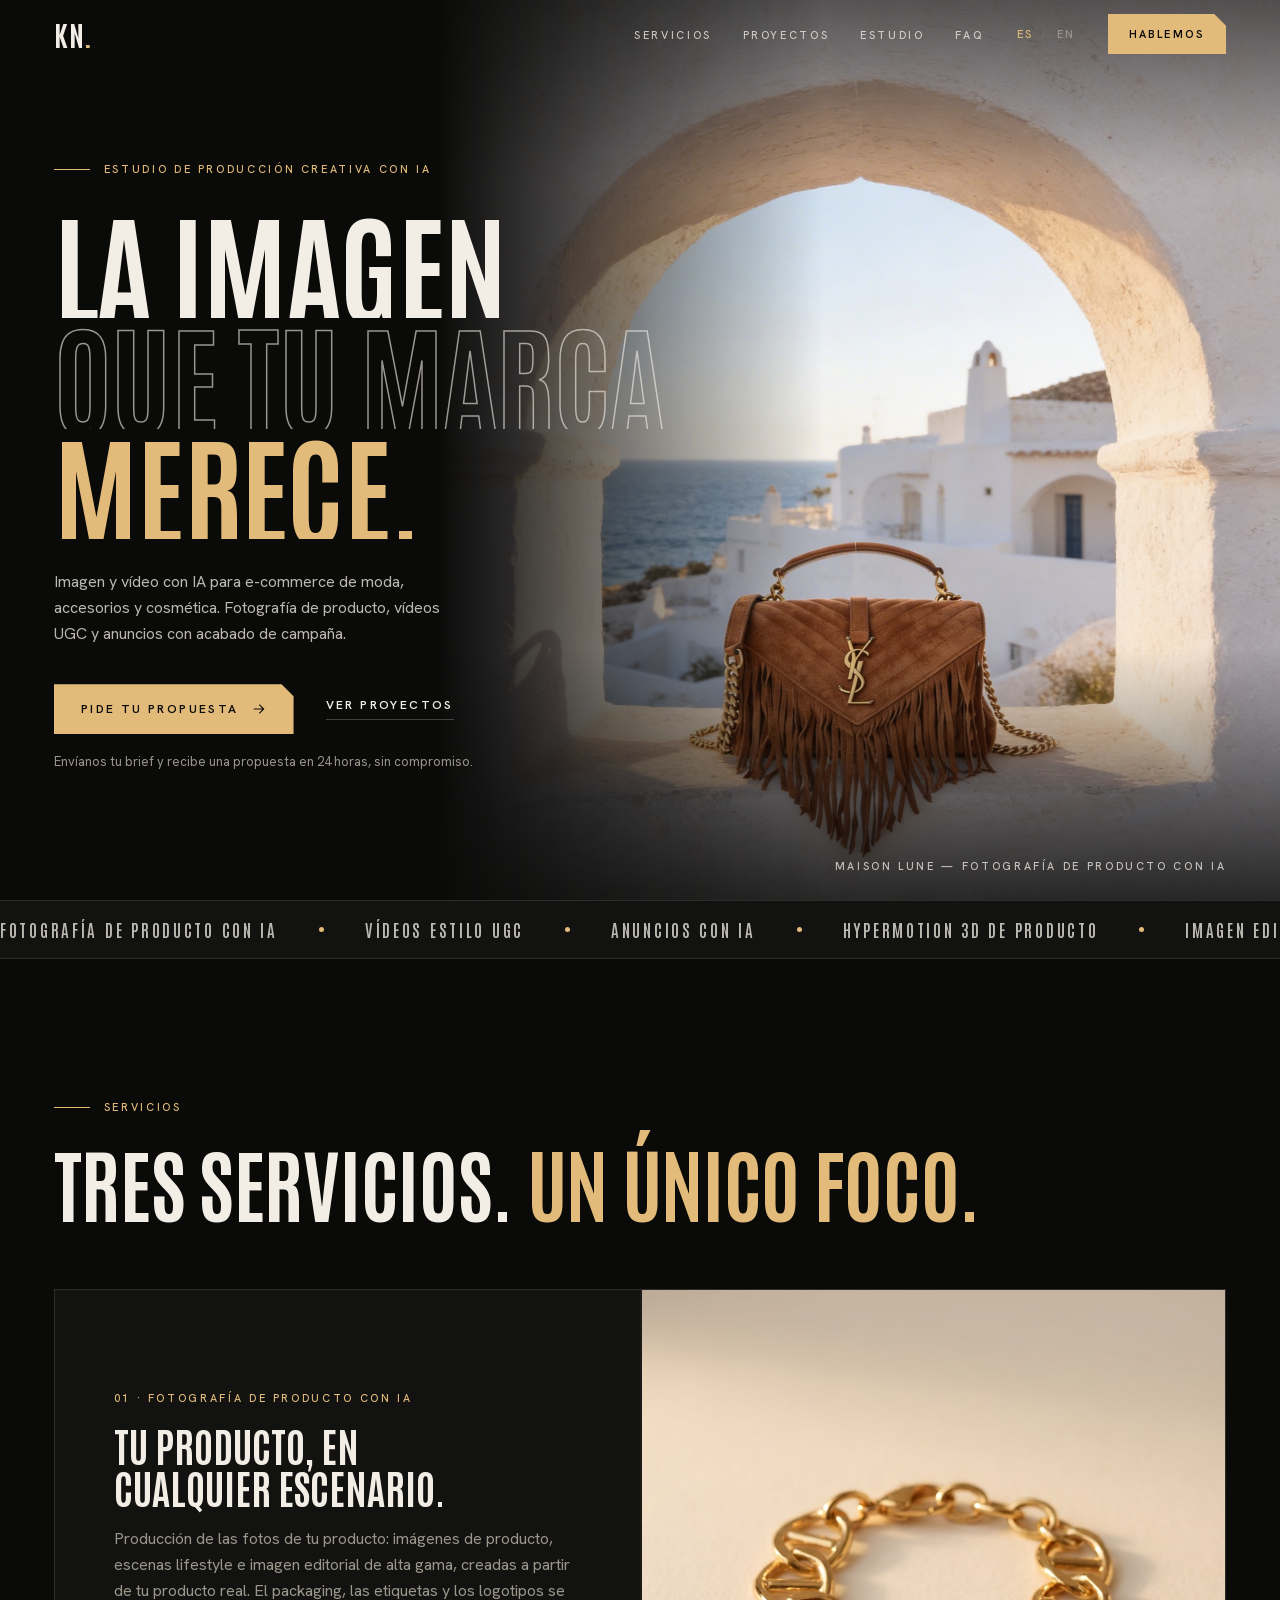
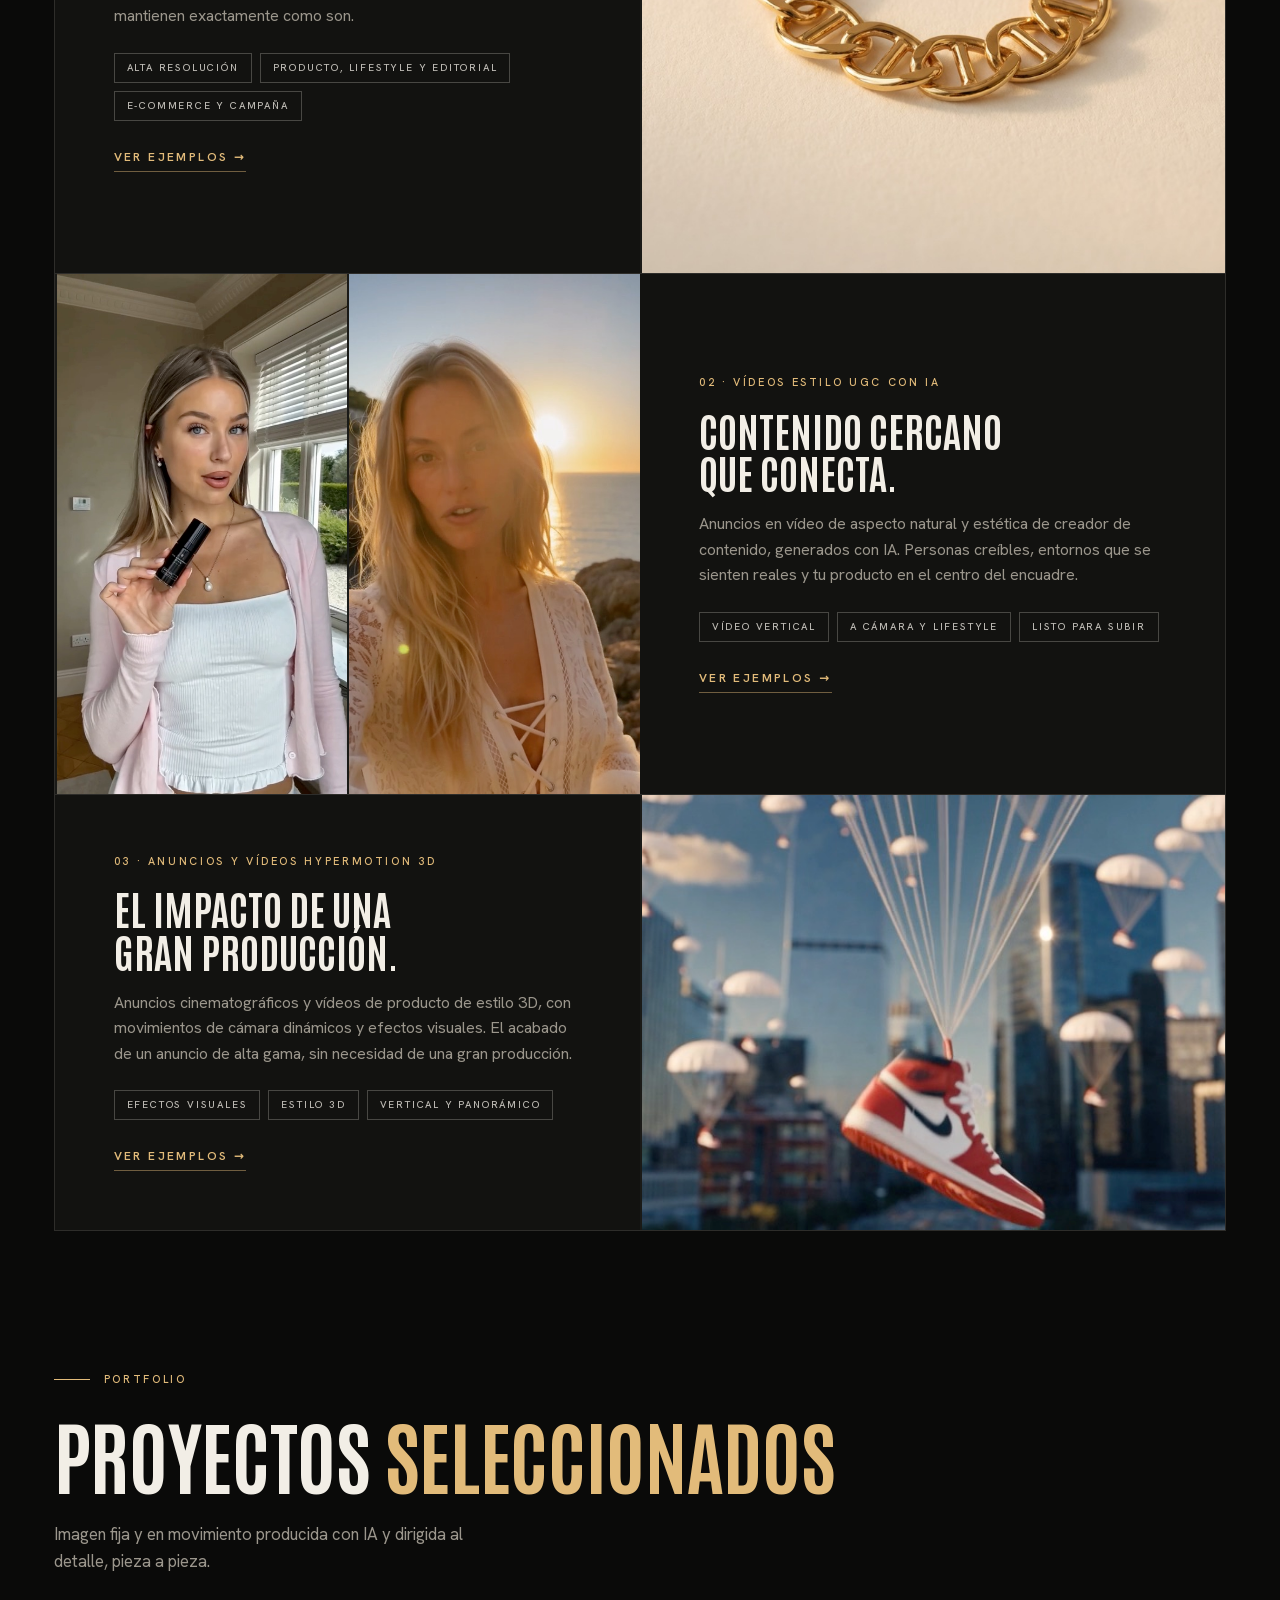
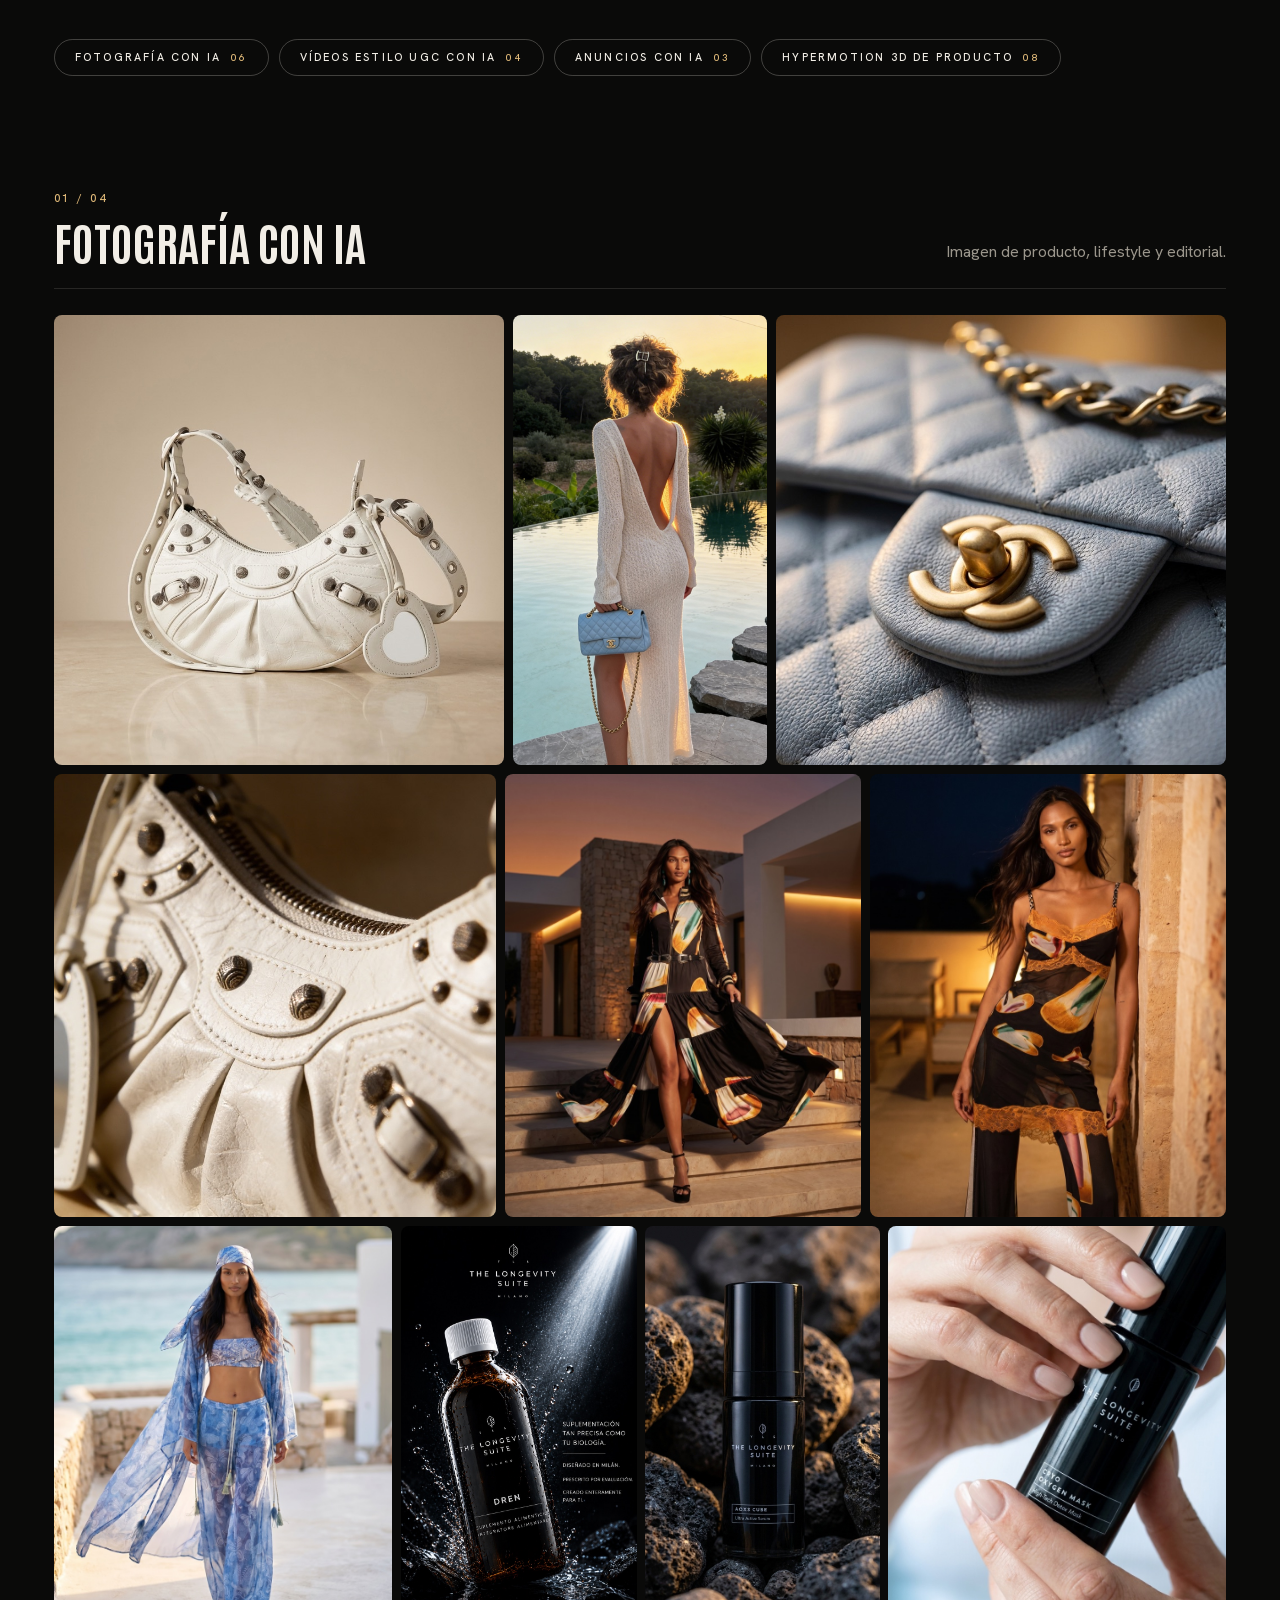
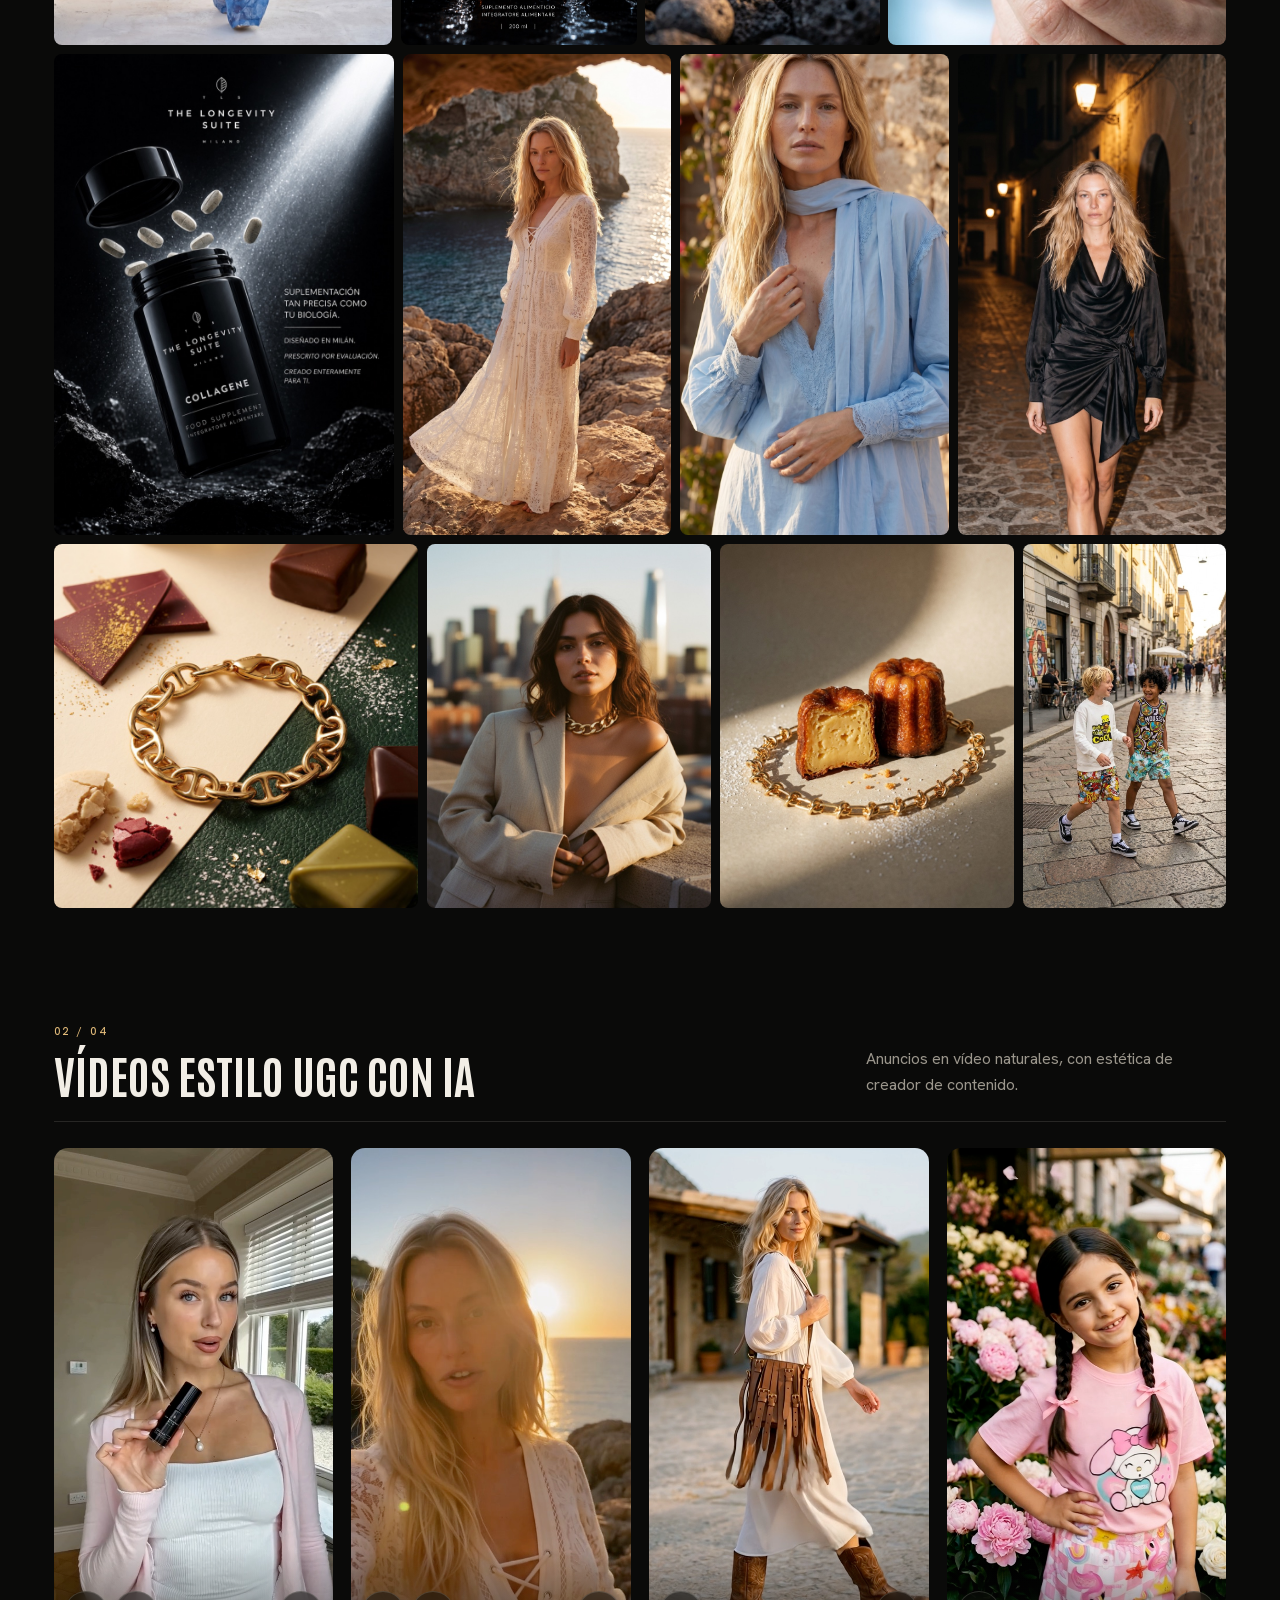
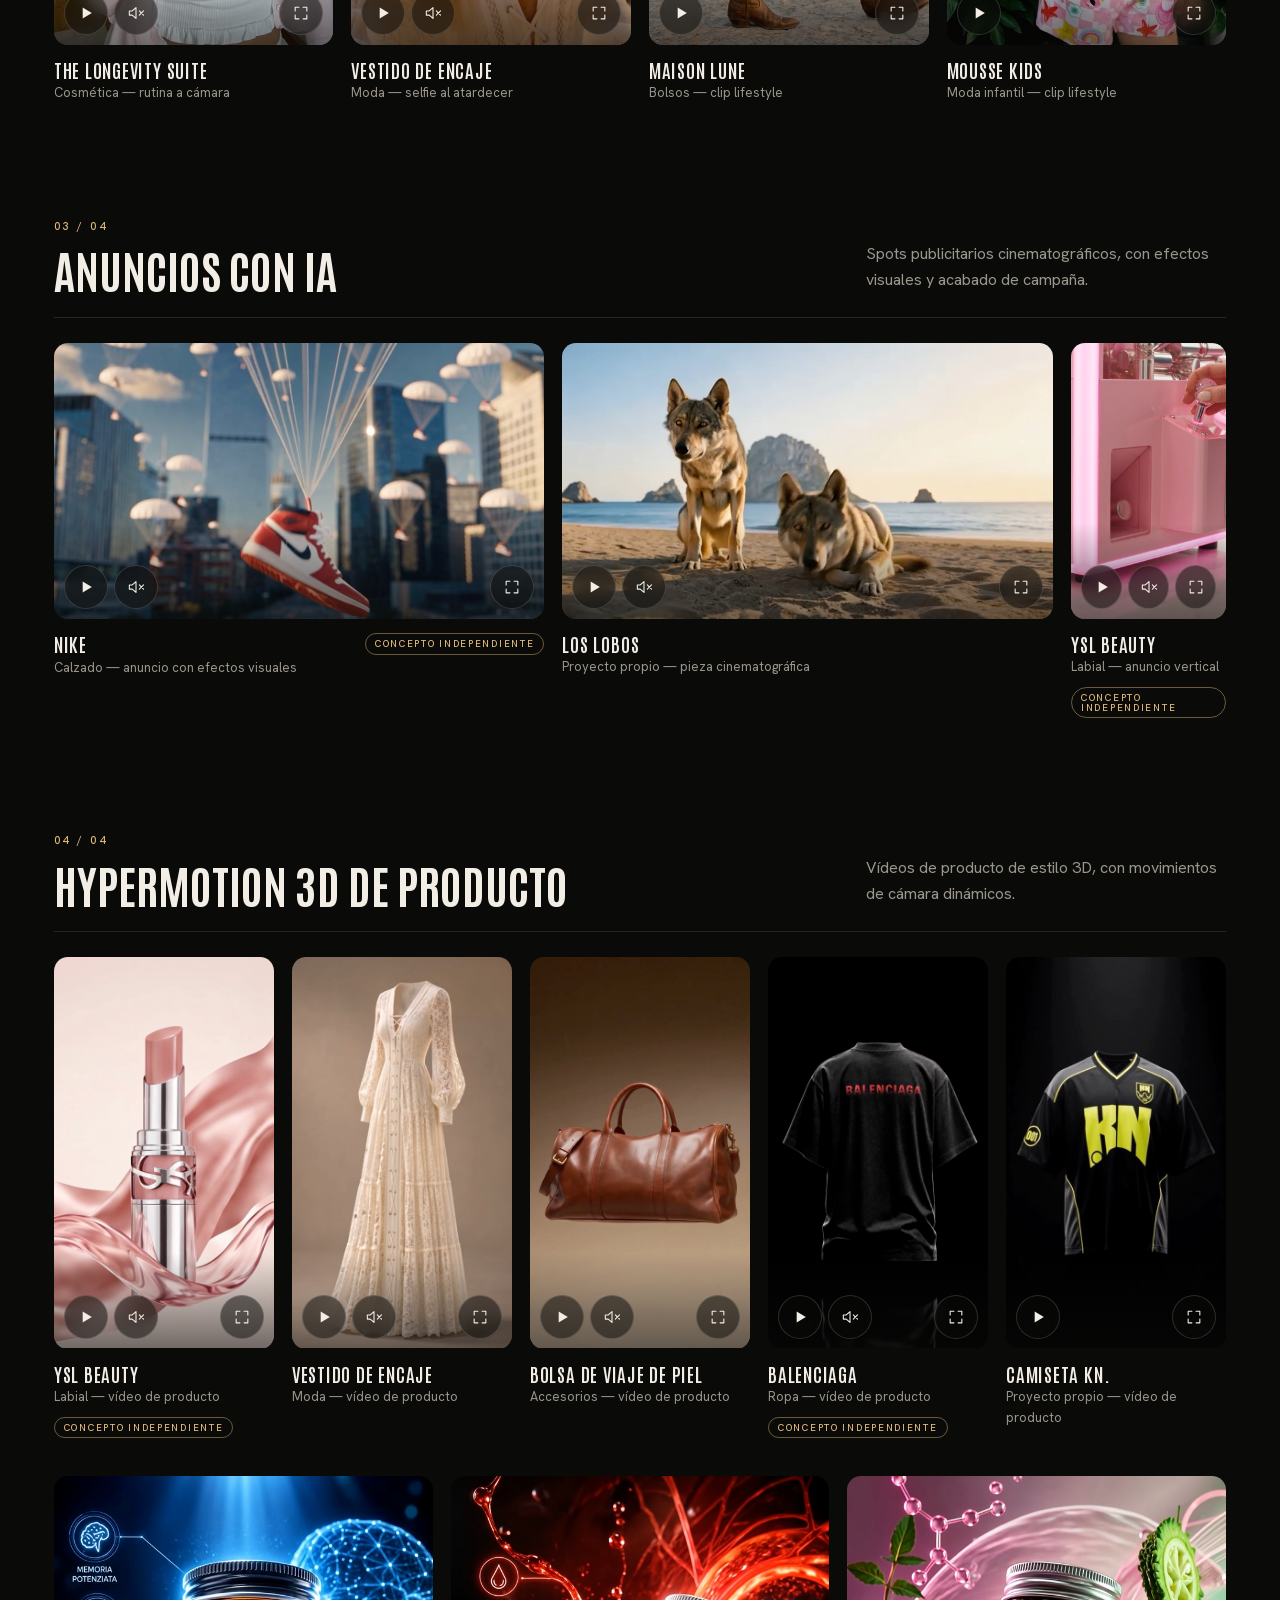
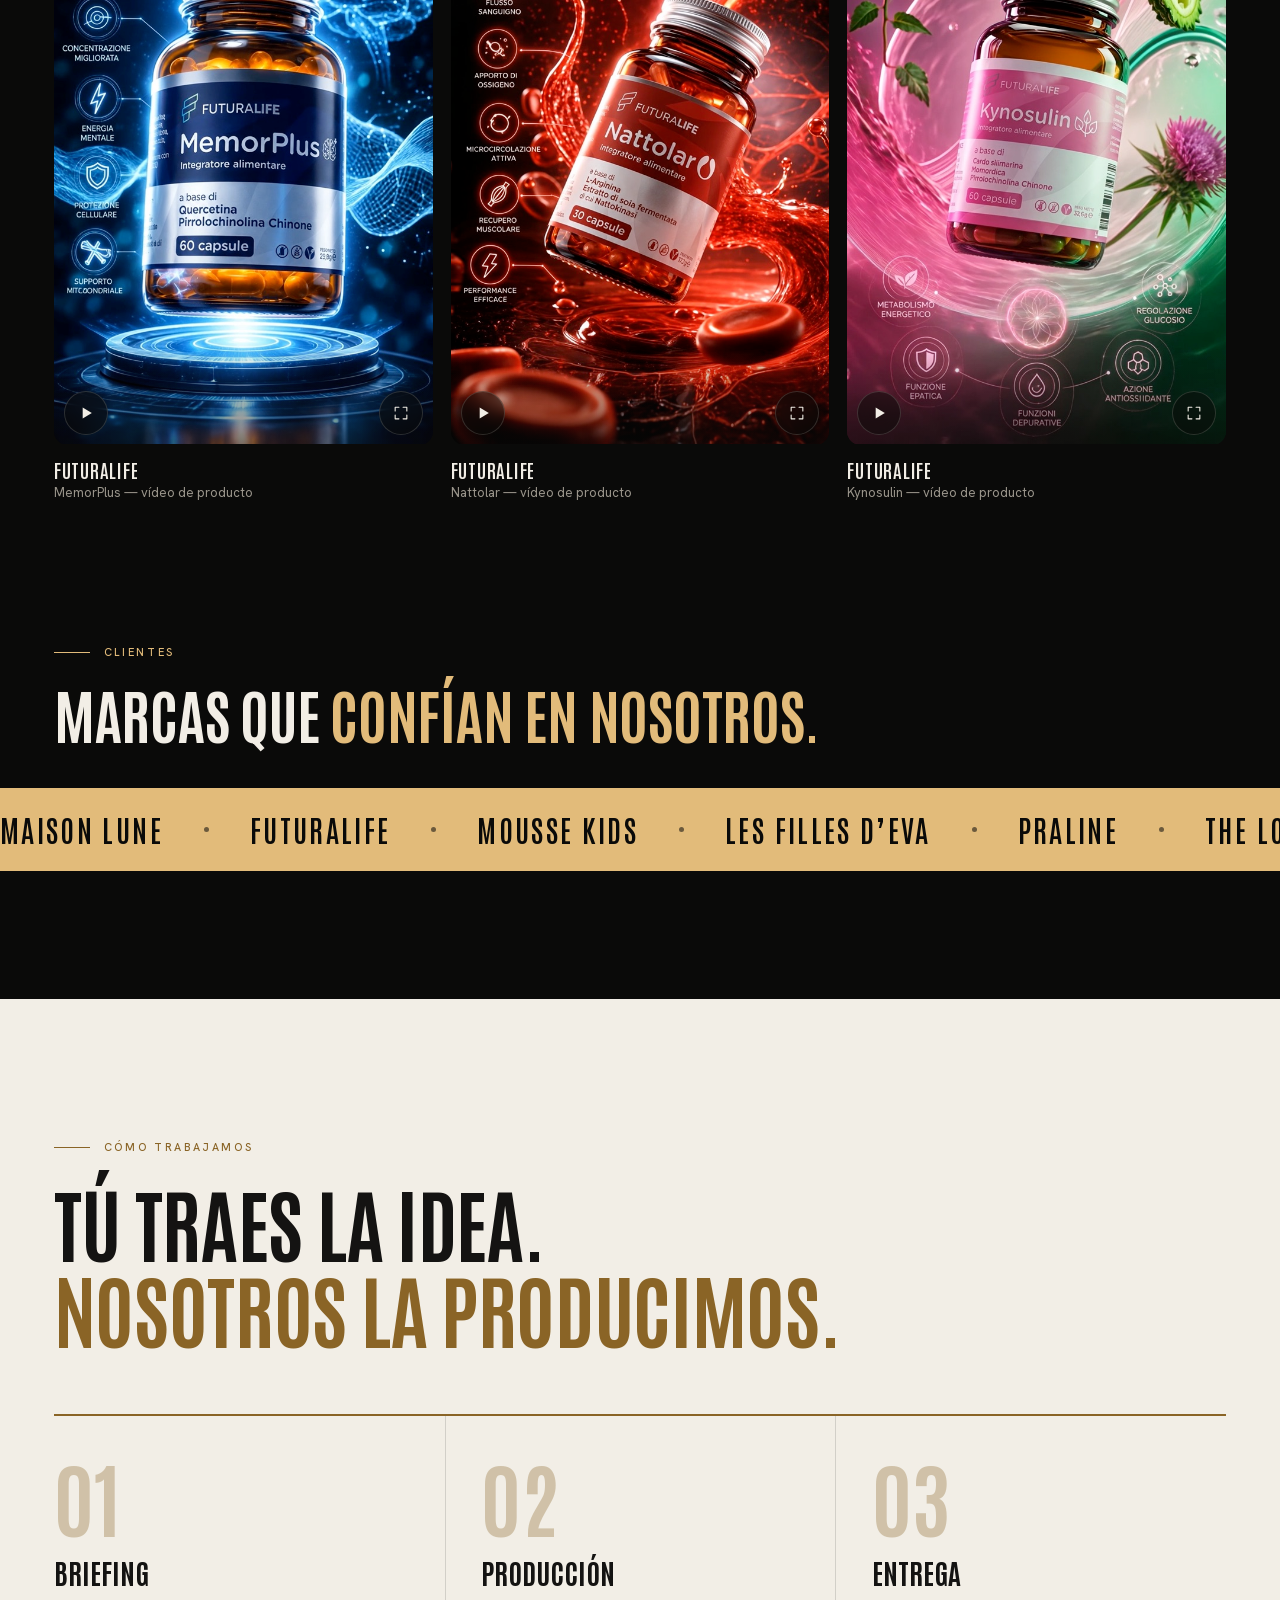
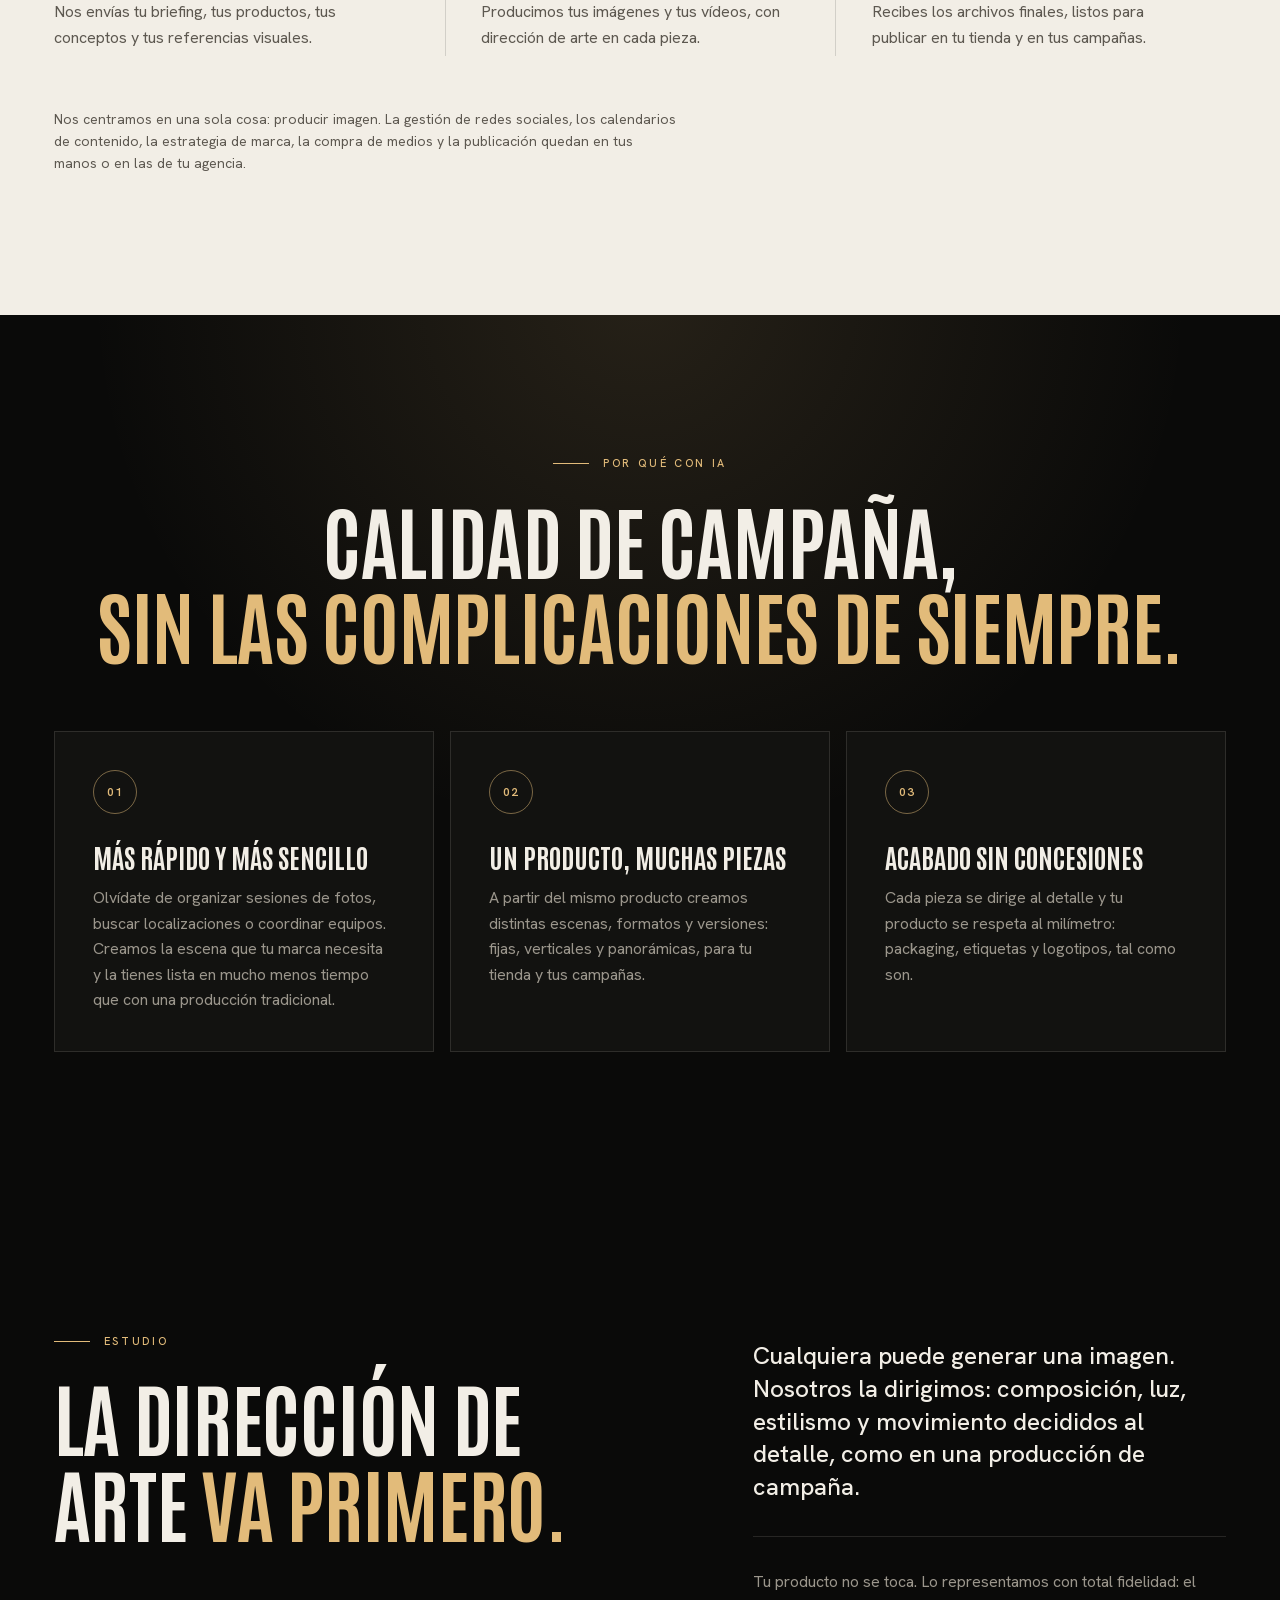
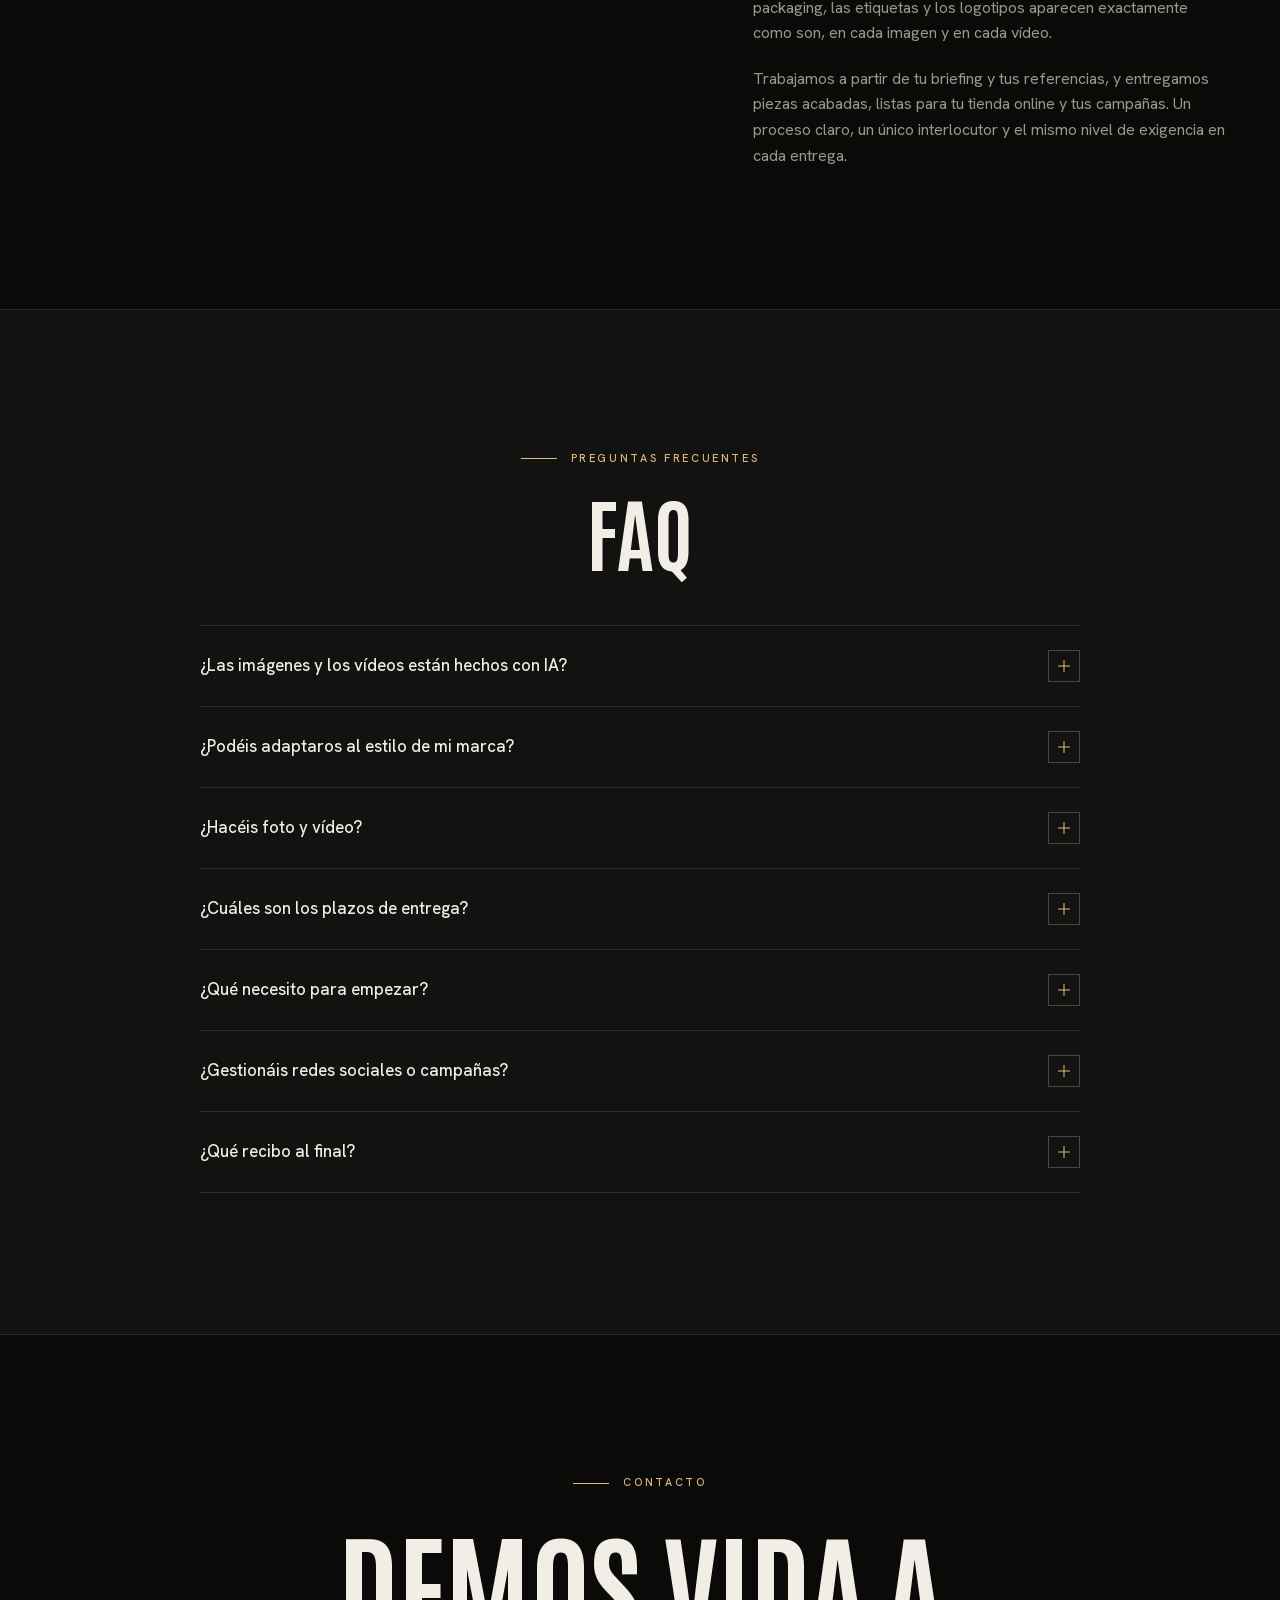
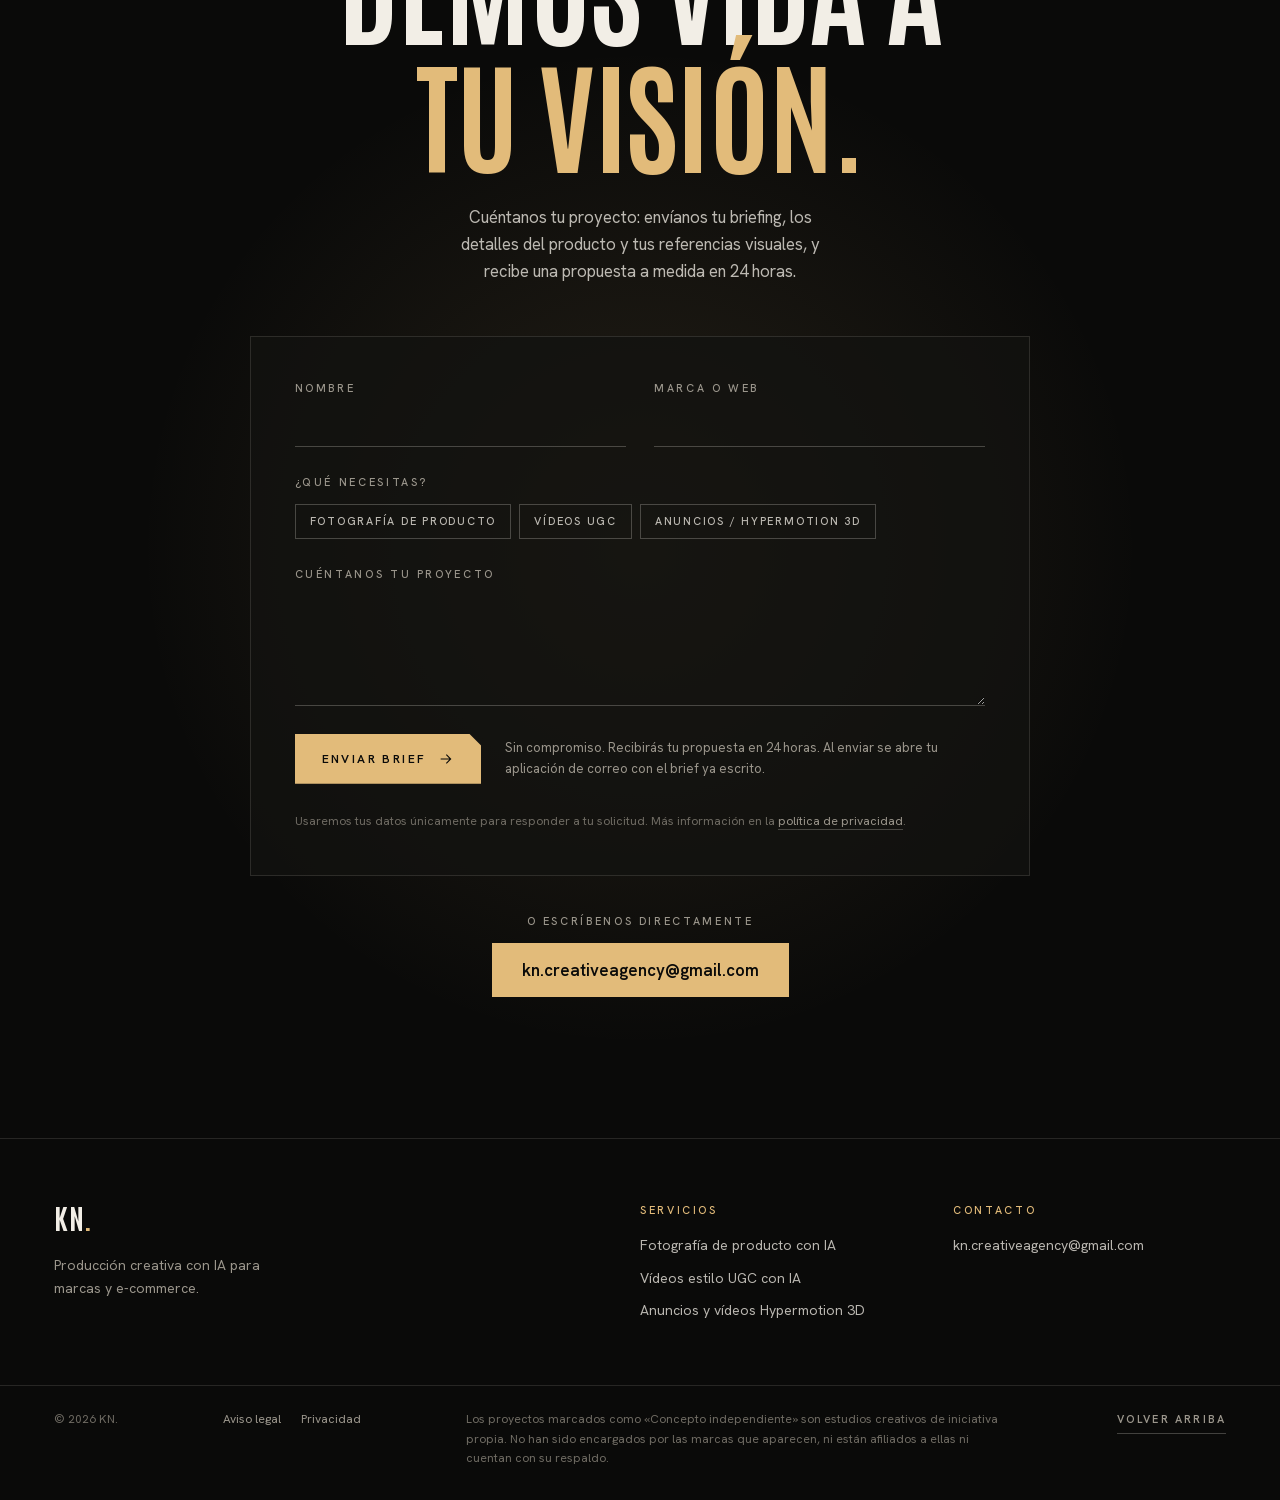
==== index.html @ 3101015f "Publica la web de KN. Co-Authored-By: Claude Fable 5.2 <noreply@anthropic.com>" ====
<!doctype html>
<html lang="es">
<head>
  <meta charset="utf-8">
  <meta name="viewport" content="width=device-width, initial-scale=1">
  <title>KN. — Producción creativa con IA</title>
  <meta name="description" content="Estudio independiente de producción creativa con IA. Fotografía de producto, vídeos estilo UGC y anuncios hypermotion estilo 3D para marcas y e-commerce." data-i18n-attr="content:meta.description">
  <meta property="og:type" content="website">
  <meta property="og:site_name" content="KN.">
  <meta property="og:title" content="La imagen que tu marca merece." data-i18n-attr="content:meta.ogTitle">
  <meta property="og:description" content="Producción creativa con IA para marcas y e-commerce." data-i18n-attr="content:meta.ogDescription">
  <meta property="og:url" content="https://naomirivasborges-creator.github.io/">
  <meta property="og:image" content="https://naomirivasborges-creator.github.io/assets/images/hero-maison-lune.jpg">
  <meta name="twitter:card" content="summary_large_image">
  <link rel="canonical" href="https://naomirivasborges-creator.github.io/">
  <meta name="theme-color" content="#0a0a09">
  <link rel="icon" href="data:image/svg+xml,%3Csvg xmlns='http://www.w3.org/2000/svg' viewBox='0 0 32 32'%3E%3Crect width='32' height='32' fill='%230a0a09'/%3E%3Ccircle cx='16' cy='16' r='6' fill='%23e2bb7a'/%3E%3C/svg%3E">

  <!-- Tipografías servidas desde la propia web (css/fonts.css + assets/fonts/) -->
  <link rel="preload" href="assets/fonts/antonio-latin.woff2" as="font" type="font/woff2" crossorigin>
  <link rel="preload" href="assets/fonts/hanken-grotesk-latin.woff2" as="font" type="font/woff2" crossorigin>
  <link rel="stylesheet" href="css/fonts.css">
  <link rel="stylesheet" href="css/styles.css">
  <script>
    /* Idioma: español por defecto; se recuerda la elección del visitante (o ?lang=en en la URL). */
    (function () {
      var d = document.documentElement, lang = 'es';
      try {
        var q = new URLSearchParams(location.search).get('lang');
        var saved = localStorage.getItem('lang');
        if (q === 'es' || q === 'en') lang = q; else if (saved === 'es' || saved === 'en') lang = saved;
      } catch (e) {}
      d.lang = lang;
      d.classList.add('js');
    })();
  </script>
</head>
<body>

  <!--
    Los textos de esta página están en español (idioma por defecto).
    Las versiones ES / EN de cada texto se editan en js/translations.js:
    cada elemento con data-i18n="clave" recibe el texto de esa clave.
  -->

  <a class="skip" href="#work" data-i18n="skip">Saltar a proyectos</a>
  <div class="progress" aria-hidden="true"></div>

  <!-- ================================================================ NAV -->
  <nav class="nav" aria-label="Principal" data-i18n-attr="aria-label:nav.aria">
    <a class="brand nav__brand" href="#top" data-studio-name>KN.</a>
    <div class="nav__right">
      <ul class="nav__links" id="nav-links">
        <li><a href="#services" data-i18n="nav.services">Servicios</a></li>
        <li><a href="#work" data-i18n="nav.work">Proyectos</a></li>
        <li><a href="#about" data-i18n="nav.about">Estudio</a></li>
        <li><a href="#faq" data-i18n="nav.faq">FAQ</a></li>
        <li class="nav__mobile-only"><a href="#contact" data-i18n="nav.contact">Contacto</a></li>
      </ul>
      <div class="lang" role="group" aria-label="Idioma" data-i18n-attr="aria-label:lang.aria">
        <button type="button" data-lang="es" lang="es" aria-pressed="true" aria-label="Español">ES</button>
        <span aria-hidden="true">/</span>
        <button type="button" data-lang="en" lang="en" aria-pressed="false" aria-label="English">EN</button>
      </div>
      <a class="btn btn--accent nav__cta" href="#contact" data-i18n="nav.cta">Hablemos</a>
      <button class="nav__toggle" type="button" aria-expanded="false" aria-controls="nav-links">Menú</button>
    </div>
  </nav>

  <main>

    <!-- ============================================================= INICIO -->
    <header class="hero" id="top">
      <div class="hero__media" id="hero-media"><!-- se rellena desde js/content.js --></div>
      <div class="hero__text">
        <p class="label eyebrow hero__eyebrow" data-i18n="hero.eyebrow">Estudio de producción creativa con IA</p>
        <h1 class="hero__title">
          <span class="line"><span data-i18n="hero.line1">La imagen</span></span>
          <span class="line line--outline"><span data-i18n="hero.line2">que tu marca</span></span>
          <span class="line line--accent"><span data-i18n="hero.line3">merece.</span></span>
        </h1>
        <p class="hero__sub" data-i18n="hero.sub">Imagen y vídeo con IA para e-commerce de moda, accesorios y cosmética. Fotografía de producto, vídeos UGC y anuncios con acabado de campaña.</p>
        <div class="hero__actions">
          <a class="btn btn--accent" href="#contact">
            <span data-i18n="hero.cta">Pide tu propuesta</span>
            <svg viewBox="0 0 24 24" width="16" height="16" aria-hidden="true"><path d="M4 12h15M12.5 5.5 19 12l-6.5 6.5" fill="none" stroke="currentColor" stroke-width="1.6"/></svg>
          </a>
          <a class="link" href="#work" data-i18n="hero.cta2">Ver proyectos</a>
        </div>
        <p class="hero__note" data-i18n="hero.note">Envíanos tu brief y recibe una propuesta en 24 horas, sin compromiso.</p>
      </div>
    </header>

    <!-- Cinta de servicios (se rellena desde translations.js, clave "marquee") -->
    <div class="marquee" aria-hidden="true"><div class="marquee__track" id="marquee"></div></div>

    <!-- ========================================================== SERVICIOS -->
    <section class="section services" id="services" aria-labelledby="services-title">
      <div class="wrap">
        <div class="section-head reveal">
          <p class="label eyebrow" data-i18n="services.title">Servicios</p>
          <h2 class="display" id="services-title" data-i18n-html="services.heading">Tres servicios. <em>Un único foco.</em></h2>
        </div>

        <div class="svc-list">
          <article class="svc reveal">
            <div class="svc__text">
              <p class="label svc__eyebrow">01 · <span data-i18n="s1.title">Fotografía de producto con IA</span></p>
              <h3 class="svc__title" data-i18n="s1.hook">Tu producto, en cualquier escenario.</h3>
              <p class="svc__body" data-i18n="s1.body">Producción de las fotos de tu producto: imágenes de producto, escenas lifestyle e imagen editorial de alta gama, creadas a partir de tu producto real. El packaging, las etiquetas y los logotipos se mantienen exactamente como son.</p>
              <ul class="chips">
                <li data-i18n="s1.a">Alta resolución</li>
                <li data-i18n="s1.b">Producto, lifestyle y editorial</li>
                <li data-i18n="s1.c">E-commerce y campaña</li>
              </ul>
              <a class="link svc__more" href="#photography"><span data-i18n="services.more">Ver ejemplos</span> <span aria-hidden="true">→</span></a>
            </div>
            <!-- La imagen o los vídeos de cada servicio se eligen en js/content.js (services) -->
            <div class="svc__media svc__media--photo" data-service-media="photo"></div>
          </article>

          <article class="svc reveal">
            <div class="svc__text">
              <p class="label svc__eyebrow">02 · <span data-i18n="s2.title">Vídeos estilo UGC con IA</span></p>
              <h3 class="svc__title" data-i18n="s2.hook">Contenido cercano que conecta.</h3>
              <p class="svc__body" data-i18n="s2.body">Anuncios en vídeo de aspecto natural y estética de creador de contenido, generados con IA. Personas creíbles, entornos que se sienten reales y tu producto en el centro del encuadre.</p>
              <ul class="chips">
                <li data-i18n="s2.a">Vídeo vertical</li>
                <li data-i18n="s2.b">A cámara y lifestyle</li>
                <li data-i18n="s2.c">Listo para subir</li>
              </ul>
              <a class="link svc__more" href="#ugc"><span data-i18n="services.more">Ver ejemplos</span> <span aria-hidden="true">→</span></a>
            </div>
            <!-- La imagen o los vídeos de cada servicio se eligen en js/content.js (services) -->
            <div class="svc__media svc__media--ugc" data-service-media="ugc"></div>
          </article>

          <article class="svc reveal">
            <div class="svc__text">
              <p class="label svc__eyebrow">03 · <span data-i18n="s3.title">Anuncios y vídeos Hypermotion 3D</span></p>
              <h3 class="svc__title" data-i18n="s3.hook">El impacto de una gran producción.</h3>
              <p class="svc__body" data-i18n="s3.body">Anuncios cinematográficos y vídeos de producto de estilo 3D, con movimientos de cámara dinámicos y efectos visuales. El acabado de un anuncio de alta gama, sin necesidad de una gran producción.</p>
              <ul class="chips">
                <li data-i18n="s3.a">Efectos visuales</li>
                <li data-i18n="s3.b">Estilo 3D</li>
                <li data-i18n="s3.c">Vertical y panorámico</li>
              </ul>
              <a class="link svc__more" href="#ads"><span data-i18n="services.more">Ver ejemplos</span> <span aria-hidden="true">→</span></a>
            </div>
            <!-- La imagen o los vídeos de cada servicio se eligen en js/content.js (services) -->
            <div class="svc__media svc__media--motion" data-service-media="motion"></div>
          </article>
        </div>
      </div>
    </section>

    <!-- =============================================== PROYECTOS SELECCIONADOS -->
    <section class="section work" id="work" aria-labelledby="work-title">
      <div class="wrap">
        <div class="section-head reveal">
          <p class="label eyebrow" data-i18n="work.eyebrow">Portfolio</p>
          <h2 class="display" id="work-title" data-i18n-html="work.heading">Proyectos <em>seleccionados</em></h2>
          <p class="section-head__intro" data-i18n="work.intro">Imagen fija y en movimiento producida con IA y dirigida al detalle, pieza a pieza.</p>
        </div>

        <ul class="cat-nav reveal" aria-label="Categorías" data-i18n-attr="aria-label:work.catAria">
          <li><a href="#photography"><span data-i18n="cat.photo">Fotografía con IA</span><sup data-count="photography"></sup></a></li>
          <li><a href="#ugc"><span data-i18n="cat.ugc">Vídeos estilo UGC con IA</span><sup data-count="ugc"></sup></a></li>
          <li><a href="#ads"><span data-i18n="cat.ads">Anuncios con IA</span><sup data-count="ads"></sup></a></li>
          <li><a href="#hypermotion"><span data-i18n="cat.hyper">Hypermotion 3D de producto</span><sup data-count="hypermotion"></sup></a></li>
        </ul>

        <!-- 01 — Fotografía con IA -->
        <section class="cat" id="photography" aria-labelledby="cat-photo">
          <header class="cat-head reveal">
            <div>
              <p class="label cat-index">01 / 04</p>
              <h3 class="cat-title" id="cat-photo" data-i18n="cat.photo">Fotografía con IA</h3>
            </div>
            <p class="cat-desc" data-i18n="cat.photo.desc">Imagen de producto, lifestyle y editorial.</p>
          </header>
          <div class="mosaic" id="photography-list"></div>
        </section>

        <!-- 02 — Vídeos estilo UGC con IA -->
        <section class="cat" id="ugc" aria-labelledby="cat-ugc">
          <header class="cat-head reveal">
            <div>
              <p class="label cat-index">02 / 04</p>
              <h3 class="cat-title" id="cat-ugc" data-i18n="cat.ugc">Vídeos estilo UGC con IA</h3>
            </div>
            <p class="cat-desc" data-i18n="cat.ugc.desc">Anuncios en vídeo naturales, con estética de creador de contenido.</p>
          </header>
          <div class="clips" id="ugc-list"></div>
        </section>

        <!-- 03 — Anuncios con IA -->
        <section class="cat" id="ads" aria-labelledby="cat-ads">
          <header class="cat-head reveal">
            <div>
              <p class="label cat-index">03 / 04</p>
              <h3 class="cat-title" id="cat-ads" data-i18n="cat.ads">Anuncios con IA</h3>
            </div>
            <p class="cat-desc" data-i18n="cat.ads.desc">Spots publicitarios cinematográficos, con efectos visuales y acabado de campaña.</p>
          </header>
          <div class="clips" id="ads-list"></div>
        </section>

        <!-- 04 — Hypermotion 3D de producto -->
        <section class="cat" id="hypermotion" aria-labelledby="cat-hyper">
          <header class="cat-head reveal">
            <div>
              <p class="label cat-index">04 / 04</p>
              <h3 class="cat-title" id="cat-hyper" data-i18n="cat.hyper">Hypermotion 3D de producto</h3>
            </div>
            <p class="cat-desc" data-i18n="cat.hyper.desc">Vídeos de producto de estilo 3D, con movimientos de cámara dinámicos.</p>
          </header>
          <div class="clips" id="hypermotion-list"></div>
        </section>

        <noscript><p class="empty">Activa JavaScript para ver la galería.</p></noscript>
      </div>
    </section>

    <!-- =========================================================== CLIENTES
         Los nombres se editan en js/content.js (clients). -->
    <section class="clients" id="clients" aria-labelledby="clients-title">
      <div class="wrap clients__head reveal">
        <p class="label eyebrow" data-i18n="clients.eyebrow">Clientes</p>
        <h2 class="display clients__title" id="clients-title" data-i18n-html="clients.heading">Marcas que <em>confían en nosotros.</em></h2>
      </div>
      <ul class="sr-only" id="clients-list"></ul>
      <div class="marquee marquee--accent" aria-hidden="true"><div class="marquee__track" id="clients-marquee"></div></div>
    </section>

    <!-- ============================================================ PROCESO -->
    <section class="section section--light process" id="process" aria-labelledby="process-title">
      <div class="wrap">
        <div class="section-head reveal">
          <p class="label eyebrow" data-i18n="process.eyebrow">Cómo trabajamos</p>
          <h2 class="display" id="process-title" data-i18n-html="process.title">Tú traes la idea. <em>Nosotros la producimos.</em></h2>
        </div>

        <ol class="steps">
          <li class="reveal">
            <span class="steps__num" aria-hidden="true">01</span>
            <h3 data-i18n="step1.label">Briefing</h3>
            <p data-i18n="step1.text">Nos envías tu briefing, tus productos, tus conceptos y tus referencias visuales.</p>
          </li>
          <li class="reveal">
            <span class="steps__num" aria-hidden="true">02</span>
            <h3 data-i18n="step2.label">Producción</h3>
            <p data-i18n="step2.text">Producimos tus imágenes y tus vídeos, con dirección de arte en cada pieza.</p>
          </li>
          <li class="reveal">
            <span class="steps__num" aria-hidden="true">03</span>
            <h3 data-i18n="step3.label">Entrega</h3>
            <p data-i18n="step3.text">Recibes los archivos finales, listos para publicar en tu tienda y en tus campañas.</p>
          </li>
        </ol>
        <p class="scope__note reveal" data-i18n="scope.note">Nos centramos en una sola cosa: producir imagen. La gestión de redes sociales, los calendarios de contenido, la estrategia de marca, la compra de medios y la publicación quedan en tus manos o en las de tu agencia.</p>
      </div>
    </section>

    <!-- ====================================================== POR QUÉ CON IA -->
    <section class="section why" id="why" aria-labelledby="why-title">
      <div class="wrap">
        <div class="section-head section-head--center reveal">
          <p class="label eyebrow" data-i18n="why.eyebrow">Por qué con IA</p>
          <h2 class="display" id="why-title" data-i18n-html="why.heading">Calidad de campaña, <em>sin las complicaciones de siempre.</em></h2>
        </div>
        <div class="why-grid">
          <article class="why-card reveal">
            <span class="why-card__num" aria-hidden="true">01</span>
            <h3 data-i18n="w1.title">Más rápido y más sencillo</h3>
            <p data-i18n="w1.text">Olvídate de organizar sesiones de fotos, buscar localizaciones o coordinar equipos. Creamos la escena que tu marca necesita y la tienes lista en mucho menos tiempo que con una producción tradicional.</p>
          </article>
          <article class="why-card reveal">
            <span class="why-card__num" aria-hidden="true">02</span>
            <h3 data-i18n="w2.title">Un producto, muchas piezas</h3>
            <p data-i18n="w2.text">A partir del mismo producto creamos distintas escenas, formatos y versiones: fijas, verticales y panorámicas, para tu tienda y tus campañas.</p>
          </article>
          <article class="why-card reveal">
            <span class="why-card__num" aria-hidden="true">03</span>
            <h3 data-i18n="w3.title">Acabado sin concesiones</h3>
            <p data-i18n="w3.text">Cada pieza se dirige al detalle y tu producto se respeta al milímetro: packaging, etiquetas y logotipos, tal como son.</p>
          </article>
        </div>
      </div>
    </section>

    <!-- ============================================================ ESTUDIO -->
    <section class="section about" id="about" aria-labelledby="about-title">
      <div class="wrap about__grid">
        <div class="about__head reveal">
          <p class="label eyebrow" data-i18n="about.title">Estudio</p>
          <h2 class="display" id="about-title" data-i18n-html="about.heading">La dirección de arte <em>va primero.</em></h2>
        </div>
        <div class="about__body">
          <p class="about__statement reveal" data-i18n="about.statement">Cualquiera puede generar una imagen. Nosotros la dirigimos: composición, luz, estilismo y movimiento decididos al detalle, como en una producción de campaña.</p>
          <div class="about__cols reveal">
            <p data-i18n="about.p1">Tu producto no se toca. Lo representamos con total fidelidad: el packaging, las etiquetas y los logotipos aparecen exactamente como son, en cada imagen y en cada vídeo.</p>
            <p data-i18n="about.p2">Trabajamos a partir de tu briefing y tus referencias, y entregamos piezas acabadas, listas para tu tienda online y tus campañas. Un proceso claro, un único interlocutor y el mismo nivel de exigencia en cada entrega.</p>
          </div>
        </div>
      </div>
    </section>

    <!-- ================================================================ FAQ -->
    <section class="section faq" id="faq" aria-labelledby="faq-title">
      <div class="wrap">
        <div class="faq__head reveal">
          <p class="label eyebrow" data-i18n="faq.eyebrow">Preguntas frecuentes</p>
          <h2 class="display" id="faq-title" data-i18n="faq.title">FAQ</h2>
        </div>
        <div class="faq__list reveal">
          <details class="faq__item" name="faq">
            <summary><span data-i18n="faq.q1">¿Las imágenes y los vídeos están hechos con IA?</span><span class="faq__icon" aria-hidden="true"></span></summary>
            <p data-i18n="faq.a1">Sí. Producimos con herramientas de inteligencia artificial y dirigimos cada pieza al detalle. Tu producto aparece tal como es, con su packaging, sus etiquetas y sus logotipos intactos.</p>
          </details>
          <details class="faq__item" name="faq">
            <summary><span data-i18n="faq.q5">¿Podéis adaptaros al estilo de mi marca?</span><span class="faq__icon" aria-hidden="true"></span></summary>
            <p data-i18n="faq.a5">Sí. Antes de producir definimos contigo la dirección visual a partir de tu briefing y tus referencias. Si tu marca ya tiene una identidad definida, la respetamos.</p>
          </details>
          <details class="faq__item" name="faq">
            <summary><span data-i18n="faq.q6">¿Hacéis foto y vídeo?</span><span class="faq__icon" aria-hidden="true"></span></summary>
            <p data-i18n="faq.a6">Las dos cosas: fotografía de producto, vídeos estilo UGC, anuncios y vídeos hypermotion 3D. Puedes encargar una sola pieza o combinar varias.</p>
          </details>
          <details class="faq__item" name="faq">
            <summary><span data-i18n="faq.q7">¿Cuáles son los plazos de entrega?</span><span class="faq__icon" aria-hidden="true"></span></summary>
            <p data-i18n="faq.a7">Cada proyecto tiene su propio calendario, que definimos contigo en la propuesta según el número de piezas y su complejidad. Al producir con IA, los plazos son considerablemente más cortos que los de una producción tradicional.</p>
          </details>
          <details class="faq__item" name="faq">
            <summary><span data-i18n="faq.q2">¿Qué necesito para empezar?</span><span class="faq__icon" aria-hidden="true"></span></summary>
            <p data-i18n="faq.a2">Tu briefing, tus productos, tus conceptos y tus referencias visuales. A partir de ahí nos encargamos de la producción.</p>
          </details>
          <details class="faq__item" name="faq">
            <summary><span data-i18n="faq.q3">¿Gestionáis redes sociales o campañas?</span><span class="faq__icon" aria-hidden="true"></span></summary>
            <p data-i18n="faq.a3">No. Somos un estudio de producción y nos dedicamos solo a crear tus imágenes y tus vídeos. La gestión de redes, los calendarios de contenido, la estrategia de marca, la compra de medios y la publicación quedan en tus manos o en las de tu agencia.</p>
          </details>
          <details class="faq__item" name="faq">
            <summary><span data-i18n="faq.q4">¿Qué recibo al final?</span><span class="faq__icon" aria-hidden="true"></span></summary>
            <p data-i18n="faq.a4">Los archivos finales de las imágenes y los vídeos que has pedido, listos para que los publiques y los uses en tus campañas.</p>
          </details>
        </div>
      </div>
    </section>

    <!-- =========================================================== CONTACTO -->
    <section class="section contact" id="contact" aria-labelledby="contact-title">
      <div class="wrap">
        <p class="label eyebrow reveal" data-i18n="contact.label">Contacto</p>
        <h2 class="contact__title reveal" id="contact-title" data-i18n-html="contact.title">Demos vida a <em>tu visión.</em></h2>
        <p class="contact__text reveal" data-i18n="contact.text">Cuéntanos tu proyecto: envíanos tu briefing, los detalles del producto y tus referencias visuales, y recibe una propuesta a medida en 24 horas.</p>

        <!-- Formulario de brief: al enviar abre el correo del visitante con el brief escrito,
             dirigido al email de js/content.js (studio.email). Sin email, queda desactivado. -->
        <form class="brief reveal" id="brief-form">
          <div class="brief__row">
            <label class="field"><span class="label" data-i18n="brief.name">Nombre</span><input type="text" name="name" autocomplete="name" required></label>
            <label class="field"><span class="label" data-i18n="brief.brand">Marca o web</span><input type="text" name="brand" autocomplete="organization"></label>
          </div>
          <fieldset class="field">
            <legend class="label" data-i18n="brief.need">¿Qué necesitas?</legend>
            <div class="checks">
              <label class="check"><input type="checkbox" name="need"><span data-i18n="brief.opt1">Fotografía de producto</span></label>
              <label class="check"><input type="checkbox" name="need"><span data-i18n="brief.opt2">Vídeos UGC</span></label>
              <label class="check"><input type="checkbox" name="need"><span data-i18n="brief.opt3">Anuncios / Hypermotion 3D</span></label>
            </div>
          </fieldset>
          <label class="field"><span class="label" data-i18n="brief.message">Cuéntanos tu proyecto</span><textarea name="message" rows="4" required></textarea></label>
          <div class="brief__foot">
            <button class="btn btn--accent" type="submit">
              <span data-i18n="brief.send">Enviar brief</span>
              <svg viewBox="0 0 24 24" width="16" height="16" aria-hidden="true"><path d="M4 12h15M12.5 5.5 19 12l-6.5 6.5" fill="none" stroke="currentColor" stroke-width="1.6"/></svg>
            </button>
            <p class="brief__note" data-i18n="brief.note">Sin compromiso. Recibirás tu propuesta en 24 horas. Al enviar se abre tu aplicación de correo con el brief ya escrito.</p>
          </div>
          <p class="brief__privacy" data-i18n-html="brief.privacy">Usaremos tus datos únicamente para responder a tu solicitud. Más información en la <a href="privacidad.html">política de privacidad</a>.</p>
          <p class="brief__pending" data-brief-pending hidden data-i18n="brief.pending">[ El formulario se activará cuando se añada el email del estudio ]</p>
        </form>

        <p class="contact__mail reveal">
          <span class="label" data-i18n="contact.emailLabel">O escríbenos directamente</span>
          <!-- El email se toma de js/content.js (studio.email) -->
          <span class="contact__placeholder" data-email="contact__email" data-i18n="contact.placeholder">[ Dirección de email pendiente ]</span>
        </p>
      </div>
    </section>

  </main>

  <!-- ================================================================ PIE -->
  <footer class="footer">
    <div class="wrap footer__grid">
      <div>
        <a class="brand" href="#top" data-studio-name>KN.</a>
        <p class="footer__tagline" data-i18n="footer.tagline">Producción creativa con IA para marcas y e-commerce.</p>
      </div>
      <div>
        <p class="label footer__label" data-i18n="services.title">Servicios</p>
        <ul class="footer__list">
          <li><a href="#services" data-i18n="s1.title">Fotografía de producto con IA</a></li>
          <li><a href="#services" data-i18n="s2.title">Vídeos estilo UGC con IA</a></li>
          <li><a href="#services" data-i18n="s3.title">Anuncios y vídeos Hypermotion 3D</a></li>
        </ul>
      </div>
      <div>
        <p class="label footer__label" data-i18n="contact.label">Contacto</p>
        <ul class="footer__list">
          <li><span data-email data-i18n="contact.placeholder">[ Dirección de email pendiente ]</span></li>
        </ul>
      </div>
    </div>
    <div class="wrap footer__bottom">
      <p>© <span data-year>2026</span> <span data-studio-name>KN.</span></p>
      <p class="footer__legal">
        <a href="aviso-legal.html" data-i18n="footer.legal">Aviso legal</a>
        <a href="privacidad.html" data-i18n="footer.privacy">Privacidad</a>
      </p>
      <p class="footer__note" data-i18n="footer.note">Los proyectos marcados como «Concepto independiente» son estudios creativos de iniciativa propia. No han sido encargados por las marcas que aparecen, ni están afiliados a ellas ni cuentan con su respaldo.</p>
      <a class="link" href="#top" data-i18n="footer.top">Volver arriba</a>
    </div>
  </footer>

  <!-- Visor de imágenes -->
  <dialog class="lightbox" id="lightbox" aria-label="Visor de imágenes" data-i18n-attr="aria-label:viewer.aria">
    <div class="lightbox__bar">
      <p class="label" id="lightbox-caption"></p>
      <button class="lightbox__btn" type="button" data-lb="close" data-i18n="viewer.close">Cerrar</button>
    </div>
    <div class="lightbox__stage" data-lb="stage">
      <img id="lightbox-img" alt="">
    </div>
    <div class="lightbox__bar lightbox__bar--bottom">
      <button class="lightbox__btn" type="button" data-lb="prev" aria-label="Imagen anterior" data-i18n="viewer.prev" data-i18n-attr="aria-label:viewer.prevAria">← Anterior</button>
      <p class="label" id="lightbox-count"></p>
      <button class="lightbox__btn" type="button" data-lb="next" aria-label="Imagen siguiente" data-i18n="viewer.next" data-i18n-attr="aria-label:viewer.nextAria">Siguiente →</button>
    </div>
  </dialog>

  <script src="js/translations.js"></script>
  <script src="js/content.js"></script>
  <script src="js/main.js"></script>
</body>
</html>
---- css/fonts.css ----
/* ==========================================================================
   Tipografías servidas desde la propia web (assets/fonts/), sin pedir nada a
   servidores de terceros. Antonio y Hanken Grotesk son fuentes variables de
   licencia abierta (SIL Open Font License 1.1).
   ========================================================================== */

@font-face {
  font-family: "Antonio"; font-style: normal; font-weight: 100 700; font-display: swap;
  src: url("../assets/fonts/antonio-latin-ext.woff2") format("woff2");
  unicode-range: U+0100-02BA, U+02BD-02C5, U+02C7-02CC, U+02CE-02D7, U+02DD-02FF, U+0304, U+0308, U+0329, U+1D00-1DBF, U+1E00-1E9F, U+1EF2-1EFF, U+2020, U+20A0-20AB, U+20AD-20C4, U+2113, U+2C60-2C7F, U+A720-A7FF;
}
@font-face {
  font-family: "Antonio"; font-style: normal; font-weight: 100 700; font-display: swap;
  src: url("../assets/fonts/antonio-latin.woff2") format("woff2");
  unicode-range: U+0000-00FF, U+0131, U+0152-0153, U+02BB-02BC, U+02C6, U+02DA, U+02DC, U+0304, U+0308, U+0329, U+2000-206F, U+20AC, U+2122, U+2191, U+2193, U+2212, U+2215, U+FEFF, U+FFFD;
}
@font-face {
  font-family: "Hanken Grotesk"; font-style: normal; font-weight: 100 900; font-display: swap;
  src: url("../assets/fonts/hanken-grotesk-latin-ext.woff2") format("woff2");
  unicode-range: U+0100-02BA, U+02BD-02C5, U+02C7-02CC, U+02CE-02D7, U+02DD-02FF, U+0304, U+0308, U+0329, U+1D00-1DBF, U+1E00-1E9F, U+1EF2-1EFF, U+2020, U+20A0-20AB, U+20AD-20C4, U+2113, U+2C60-2C7F, U+A720-A7FF;
}
@font-face {
  font-family: "Hanken Grotesk"; font-style: normal; font-weight: 100 900; font-display: swap;
  src: url("../assets/fonts/hanken-grotesk-latin.woff2") format("woff2");
  unicode-range: U+0000-00FF, U+0131, U+0152-0153, U+02BB-02BC, U+02C6, U+02DA, U+02DC, U+0304, U+0308, U+0329, U+2000-206F, U+20AC, U+2122, U+2191, U+2193, U+2212, U+2215, U+FEFF, U+FFFD;
}
---- css/styles.css ----
/* ==========================================================================
   KN. — diseño. Oscuro, tipografía condensada grande y un único color de acento.
   Para cambiar el aspecto general basta con tocar las variables de :root.
   ========================================================================== */

:root {
  --bg: #0a0a09;                         /* fondo */
  --bg-2: #121210;                       /* paneles */
  --bg-3: #1a1a17;                       /* fondo de imágenes mientras cargan */
  --ink: #f2eee6;                        /* texto */
  --ink-soft: rgba(242, 238, 230, .76);
  --muted: #9b968c;
  --dim: #6f6b63;
  --line: rgba(242, 238, 230, .12);
  --line-2: rgba(242, 238, 230, .24);
  --accent: #e2bb7a;                     /* ← color de acento */
  --accent-rgb: 226, 187, 122;           /*   el mismo color en RGB (para brillos y bordes) */
  --on-accent: #0a0a09;

  --display: "Antonio", "Arial Narrow", Impact, sans-serif;
  --sans: "Hanken Grotesk", system-ui, -apple-system, "Segoe UI", sans-serif;

  --pad: clamp(20px, 4.2vw, 64px);
  --max: 1480px;
  --radius: 14px;
  --nav-h: 68px;
  --ease: cubic-bezier(.2, .7, .2, 1);
}

*, *::before, *::after { box-sizing: border-box; }
html { scroll-behavior: smooth; -webkit-text-size-adjust: 100%; scroll-padding-top: calc(var(--nav-h) + 16px); }
body {
  margin: 0; background: var(--bg); color: var(--ink);
  font: 400 16px/1.6 var(--sans);
  -webkit-font-smoothing: antialiased; -moz-osx-font-smoothing: grayscale;
}
h1, h2, h3, h4, p, ul, ol, figure { margin: 0; }
ul, ol { padding: 0; list-style: none; }
img, video { display: block; max-width: 100%; }
a { color: inherit; text-decoration: none; }
button { font: inherit; color: inherit; background: none; border: 0; padding: 0; cursor: pointer; }
:focus-visible { outline: 2px solid var(--accent); outline-offset: 3px; }
::selection { background: var(--accent); color: var(--on-accent); }

.wrap { max-width: var(--max); margin-inline: auto; padding-inline: var(--pad); }

.skip {
  position: fixed; left: 12px; top: -80px; z-index: 100;
  background: var(--accent); color: var(--on-accent); padding: 12px 16px; font-weight: 600;
}
.skip:focus { top: 12px; }

.label { font: 500 11px/1.4 var(--sans); letter-spacing: .24em; text-transform: uppercase; }
.eyebrow { display: flex; align-items: center; gap: 14px; color: var(--accent); }
.eyebrow::before { content: ""; flex: none; width: 36px; height: 1px; background: currentColor; }

.display {
  font: 700 clamp(2.5rem, 6.3vw, 6rem)/1.06 var(--display);
  text-transform: uppercase; letter-spacing: -.004em; text-wrap: balance;
}
.display em { font-style: normal; color: var(--accent); }

.btn {
  display: inline-flex; align-items: center; justify-content: center; gap: 12px;
  min-height: 50px; padding: 0 26px;
  font: 600 12px/1 var(--sans); letter-spacing: .2em; text-transform: uppercase; white-space: nowrap;
  border: 1px solid transparent;
  transition: background-color .3s ease, color .3s ease, border-color .3s ease;
}
.btn--accent {
  background: var(--accent); color: var(--on-accent);
  clip-path: polygon(0 0, calc(100% - 12px) 0, 100% 12px, 100% 100%, 0 100%);   /* esquina superior derecha recortada */
}
.btn--accent:hover { background: var(--ink); }
.btn svg { transition: transform .3s var(--ease); }
.btn:hover svg { transform: translateX(4px); }

.link {
  font: 600 12px/1 var(--sans); letter-spacing: .2em; text-transform: uppercase;
  padding-bottom: 8px; border-bottom: 1px solid var(--line-2);
  transition: border-color .3s ease, color .3s ease;
}
.link:hover { border-color: var(--accent); color: var(--accent); }

.empty { padding: 48px 0; color: var(--muted); }

/* ------------------------------------------------------------- PROGRESO */

.progress {
  position: fixed; inset: 0 0 auto 0; height: 2px; z-index: 60;
  background: var(--accent); transform-origin: 0 50%; transform: scaleX(var(--progress, 0));
}

/* ------------------------------------------------------------------ NAV */

.nav {
  position: fixed; inset: 0 0 auto 0; z-index: 50; height: var(--nav-h);
  display: flex; align-items: center; justify-content: space-between; gap: 20px;
  padding-inline: var(--pad); isolation: isolate;
}
/* El desenfoque va en ::before para no atrapar el menú móvil (position: fixed) */
.nav::before {
  content: ""; position: absolute; inset: 0; z-index: -1;
  background: rgba(10, 10, 9, .88); -webkit-backdrop-filter: blur(18px); backdrop-filter: blur(18px);
  border-bottom: 1px solid var(--line);
  opacity: 0; transition: opacity .4s ease;
}
.nav.is-scrolled::before { opacity: 1; }

.brand { font: 700 28px/1 var(--display); letter-spacing: .03em; }
.brand__dot { color: var(--accent); }
.nav__brand { position: relative; z-index: 2; }

.nav__right { display: flex; align-items: center; gap: clamp(18px, 2.4vw, 38px); }
.nav__links { display: flex; align-items: center; gap: clamp(18px, 2.4vw, 38px); }
.nav__links a {
  font: 500 11px/1 var(--sans); letter-spacing: .24em; text-transform: uppercase;
  color: var(--ink-soft); padding: 10px 0; transition: color .3s ease;
}
.nav__links a:hover { color: var(--accent); }
.nav__mobile-only { display: none; }

.lang { position: relative; z-index: 2; display: flex; align-items: center; gap: 6px; color: var(--dim); font: 500 11px/1 var(--sans); letter-spacing: .2em; }
.lang button { padding: 10px 2px; color: var(--muted); letter-spacing: inherit; transition: color .3s ease; }
.lang button:hover { color: var(--ink); }
.lang button[aria-pressed="true"] { color: var(--accent); }

.nav__cta { position: relative; z-index: 2; min-height: 40px; padding: 0 20px; font-size: 11px; }
.nav__toggle {
  display: none; position: relative; z-index: 2;
  font: 500 11px/1 var(--sans); letter-spacing: .24em; text-transform: uppercase;
  min-height: 40px; padding: 0 14px; border: 1px solid var(--line-2);
}

/* ----------------------------------------------------------------- HERO */

.hero {
  position: relative; isolation: isolate; overflow: hidden;
  min-height: 100vh; min-height: 100svh;
  display: flex; align-items: center;
  padding: calc(var(--nav-h) + 48px) var(--pad) clamp(64px, 9vh, 110px);
}
.hero__media {
  position: absolute; z-index: -1; inset: 0 0 0 auto;
  width: min(66vw, 118vh); width: min(66vw, 118svh);
  -webkit-mask-image: linear-gradient(90deg, transparent 0, rgba(0, 0, 0, .45) 20%, #000 46%);
          mask-image: linear-gradient(90deg, transparent 0, rgba(0, 0, 0, .45) 20%, #000 46%);
}
.hero__media img {
  width: 100%; height: 100%; object-fit: cover; object-position: 50% 72%;
  animation: heroIn 2s var(--ease) both;
}
.hero__media::after {
  content: ""; position: absolute; inset: 0; pointer-events: none;
  background: linear-gradient(180deg, rgba(10, 10, 9, .55) 0, rgba(10, 10, 9, 0) 20%, rgba(10, 10, 9, 0) 72%, rgba(10, 10, 9, .8) 100%);
}
.hero__caption {
  position: absolute; z-index: 1; right: var(--pad); bottom: 26px;
  color: var(--ink-soft); text-align: right;
  animation: fadeIn 1.2s ease 1.1s both;
}

.hero__text { position: relative; max-width: min(900px, 62vw); }
.hero__eyebrow { animation: fadeIn 1s ease .15s both; }
.hero__title {
  margin-top: 30px;
  font: 700 clamp(3.2rem, 9.4vw, 9.8rem)/.92 var(--display);
  text-transform: uppercase; letter-spacing: -.005em;
}
/* padding/margen: deja sitio a las tildes de las mayúsculas dentro del recorte */
.line { display: block; overflow: hidden; padding-top: .16em; margin-top: -.16em; white-space: nowrap; }
.line > span { display: block; animation: rise 1.1s var(--ease) both; }
.line:nth-child(2) > span { animation-delay: .1s; }
.line:nth-child(3) > span { animation-delay: .2s; }
.line--outline > span { color: transparent; -webkit-text-stroke: 1.5px rgba(242, 238, 230, .62); }
.line--accent > span { color: var(--accent); }

.hero__sub { margin-top: 30px; max-width: 44ch; color: var(--ink-soft); font-size: clamp(1rem, 1.25vw, 1.18rem); animation: fadeIn 1s ease .55s both; }
.hero__actions { margin-top: 38px; display: flex; flex-wrap: wrap; align-items: center; gap: 18px 32px; animation: fadeIn 1s ease .7s both; }

.hero__note { margin-top: 18px; font-size: 13px; color: var(--muted); animation: fadeIn 1s ease .85s both; }

@keyframes rise { from { transform: translateY(110%); } to { transform: none; } }
@keyframes fadeIn { from { opacity: 0; } to { opacity: 1; } }
@keyframes heroIn { from { opacity: 0; transform: scale(1.06); } to { opacity: 1; transform: none; } }

/* -------------------------------------------------------------- MARQUEE */

.marquee { overflow: hidden; border-block: 1px solid var(--line); background: var(--bg-2); padding: 20px 0; }
.marquee__track { display: flex; width: max-content; animation: marquee 70s linear infinite; }
.marquee__group { display: flex; flex: none; }
.marquee__group li {
  display: flex; align-items: center; white-space: nowrap;
  font: 600 17px/1 var(--display); letter-spacing: .16em; text-transform: uppercase; color: var(--ink-soft);
}
.marquee__group li::after {
  content: ""; width: 5px; height: 5px; border-radius: 50%; background: var(--accent);
  margin-inline: clamp(26px, 3.2vw, 52px);
}
@keyframes marquee { to { transform: translateX(-50%); } }

/* Franja de clientes: la misma cinta, en color de acento y en sentido contrario */
.marquee--accent { background: var(--accent); border-color: transparent; padding: 26px 0; }
.marquee--accent .marquee__track { animation-direction: reverse; animation-duration: 80s; }
.marquee--accent .marquee__group li { font-size: clamp(1.35rem, 2.3vw, 2rem); letter-spacing: .08em; color: var(--on-accent); }
.marquee--accent .marquee__group li::after { background: var(--on-accent); opacity: .55; }
.clients { padding-bottom: clamp(80px, 10vw, 150px); }
.clients__head { display: grid; gap: 22px; margin-bottom: clamp(28px, 3.4vw, 48px); }
.clients__title { font-size: clamp(2.1rem, 4.6vw, 4.2rem); }

.sr-only { position: absolute; width: 1px; height: 1px; margin: -1px; padding: 0; overflow: hidden; clip: rect(0 0 0 0); white-space: nowrap; border: 0; }

/* ------------------------------------------------------------- SECCIONES */

.section { padding-block: clamp(88px, 11vw, 170px); }
.section-head { display: grid; gap: 24px; margin-bottom: clamp(40px, 5vw, 76px); }
.section-head__intro { max-width: 46ch; color: var(--muted); font-size: 1.05rem; }

/* ------------------------------------------------------------ SERVICIOS */

/* Filas alternas: texto a un lado, imagen o vídeo al otro */
.svc-list { border: 1px solid var(--line); background: var(--bg-2); }
.svc { display: grid; grid-template-columns: repeat(2, minmax(0, 1fr)); align-items: center; border-top: 1px solid var(--line); }
.svc:first-child { border-top: 0; }
.svc:nth-child(even) .svc__media { order: -1; }

.svc__text { padding: clamp(32px, 4.6vw, 76px) clamp(24px, 4.6vw, 76px); }
.svc__eyebrow { color: var(--accent); }
.svc__title { margin-top: 18px; font: 700 clamp(1.9rem, 3.1vw, 3rem)/1.06 var(--display); text-transform: uppercase; text-wrap: balance; }
.svc__body { margin-top: 18px; max-width: 52ch; color: var(--muted); }
.chips { display: flex; flex-wrap: wrap; gap: 8px; margin-top: 24px; }
.chips li {
  padding: 9px 12px; border: 1px solid var(--line-2);
  font: 500 10px/1 var(--sans); letter-spacing: .18em; text-transform: uppercase; color: var(--ink-soft);
}
.svc__more { display: inline-block; margin-top: 30px; color: var(--accent); border-color: rgba(var(--accent-rgb), .45); }
.svc__more:hover { color: var(--ink); border-color: var(--ink); }

/* El ::before reserva la altura mínima según la proporción; si el texto es más alto, la imagen se adapta */
.svc__media { position: relative; align-self: stretch; overflow: hidden; background: var(--bg-3); display: flex; gap: 2px; }
.svc__media::before { content: ""; display: block; width: 0; padding-top: var(--ratio, 80%); }
.svc__media--photo  { --ratio: 80%; }       /* 5:4 */
.svc__media--ugc    { --ratio: 88.9%; }     /* dos vídeos verticales 9:16 */
.svc__media--motion { --ratio: 56.25%; }    /* 16:9 */
.svc__media > img, .svc__media > video { flex: 1 1 0; min-width: 0; width: 100%; height: auto; align-self: stretch; object-fit: cover; }

/* ------------------------------------------------------------ PROYECTOS */

.work { padding-top: 0; }

.cat-nav { display: flex; flex-wrap: wrap; gap: 10px; }
.cat-nav a {
  display: inline-flex; align-items: baseline; gap: 10px;
  padding: 12px 20px; border: 1px solid var(--line-2); border-radius: 999px;
  font: 500 11px/1 var(--sans); letter-spacing: .2em; text-transform: uppercase;
  transition: border-color .3s ease, color .3s ease;
}
.cat-nav a:hover { border-color: var(--accent); color: var(--accent); }
.cat-nav sup { font-size: 10px; color: var(--accent); vertical-align: baseline; }

.cat { margin-top: clamp(72px, 9vw, 130px); }
.cat-head {
  display: flex; flex-wrap: wrap; align-items: flex-end; justify-content: space-between; gap: 14px 48px;
  padding-bottom: 24px; margin-bottom: clamp(18px, 2vw, 28px); border-bottom: 1px solid var(--line);
}
.cat-index { color: var(--accent); margin-bottom: 12px; }
.cat-title { font: 700 clamp(1.9rem, 3.6vw, 3.3rem)/1 var(--display); text-transform: uppercase; }
.cat-desc { max-width: 40ch; color: var(--muted); }

/* Fotografía: mosaico de filas justificadas (cada imagen conserva su proporción) */
.mosaic { --g: clamp(6px, .7vw, 10px); display: flex; flex-direction: column; gap: var(--g); }
.mosaic__row { display: flex; gap: var(--g); }
.shot {
  position: relative; display: block; overflow: hidden; min-width: 0;
  flex: var(--r, 1) 1 0%; aspect-ratio: var(--r, 1);
  border-radius: 8px; background: var(--bg-3); cursor: zoom-in; text-align: left;
}
.shot img { width: 100%; height: 100%; object-fit: cover; transition: transform 1.4s var(--ease); }
.shot:hover img, .shot:focus-visible img { transform: scale(1.045); }
.shot__meta {
  position: absolute; inset: auto 0 0 0; display: grid; gap: 3px;
  padding: 56px 18px 16px;
  background: linear-gradient(180deg, rgba(10, 10, 9, 0), rgba(10, 10, 9, .86));
  opacity: 0; transform: translateY(8px); transition: opacity .45s ease, transform .45s var(--ease);
}
.shot:hover .shot__meta, .shot:focus-visible .shot__meta { opacity: 1; transform: none; }
.shot__brand { font: 600 1.2rem/1.1 var(--display); letter-spacing: .04em; text-transform: uppercase; }
.shot__note { font-size: 12.5px; color: var(--ink-soft); }
.shot__meta .tag { justify-self: start; margin-top: 6px; }

.tag {
  display: inline-block; white-space: nowrap;
  font: 500 9.5px/1 var(--sans); letter-spacing: .18em; text-transform: uppercase;
  color: var(--accent); border: 1px solid rgba(var(--accent-rgb), .45); border-radius: 999px; padding: 5px 9px;
}

/* Vídeo */
.clips { display: grid; grid-template-columns: minmax(0, 1fr); gap: clamp(28px, 3vw, 44px); }
.clips__grid { display: grid; gap: clamp(22px, 2.4vw, 34px) clamp(10px, 1.4vw, 22px); }
.clips__grid--wide { grid-template-columns: repeat(2, minmax(0, 1fr)); }
.clips__grid--tall { grid-template-columns: repeat(var(--n, 4), minmax(0, 1fr)); }
/* Fila mixta (panorámico + vertical): cada pieza ocupa un ancho proporcional y todas quedan a la misma altura */
.clips__grid--mix { display: flex; align-items: flex-start; }
.clips__grid--mix .clip { flex: var(--r, 1) 1 0%; }

.clip { min-width: 0; }
.clip__frame { position: relative; overflow: hidden; border-radius: var(--radius); background: var(--bg-3); }
.clip__frame--wide { aspect-ratio: 16 / 9; }
.clip__frame--tall { aspect-ratio: 9 / 16; }
.clip__frame--poster { aspect-ratio: 2 / 3; }
.clip__frame video { width: 100%; height: 100%; object-fit: cover; cursor: pointer; }
.clip__frame::after {
  content: ""; position: absolute; inset: auto 0 0 0; height: 96px; pointer-events: none;
  background: linear-gradient(180deg, rgba(10, 10, 9, 0), rgba(10, 10, 9, .55));
}
.clip__controls { position: absolute; z-index: 1; left: 10px; right: 10px; bottom: 10px; display: flex; gap: 6px; }
.clip__btn {
  width: 44px; height: 44px; display: grid; place-items: center; border-radius: 50%;
  background: rgba(10, 10, 9, .5); -webkit-backdrop-filter: blur(8px); backdrop-filter: blur(8px);
  border: 1px solid rgba(242, 238, 230, .16); color: var(--ink);
  transition: background-color .25s ease, color .25s ease, border-color .25s ease;
}
.clip__btn:hover { background: var(--accent); border-color: var(--accent); color: var(--on-accent); }
.clip__btn[data-act="full"] { margin-left: auto; }
.clip video:fullscreen { object-fit: contain; background: #000; }

.clip figcaption { display: grid; grid-template-columns: minmax(0, 1fr) auto; align-items: start; gap: 3px 12px; margin-top: 14px; }
.clip__title { font: 600 1.2rem/1.1 var(--display); letter-spacing: .04em; text-transform: uppercase; }
.clip__note { grid-column: 1 / -1; grid-row: 2; font-size: 13px; color: var(--muted); }
.clip figcaption .tag { grid-column: 2; grid-row: 1; }
/* En columnas estrechas (vídeos verticales) la etiqueta va debajo, no al lado del título */
.clips__grid--tall .clip figcaption, .clip--narrow figcaption { grid-template-columns: minmax(0, 1fr); }
.clips__grid--tall .clip figcaption .tag, .clip--narrow figcaption .tag { grid-column: 1; grid-row: 3; justify-self: start; margin-top: 6px; white-space: normal; }

/* -------------------------------------------------------------- PROCESO */

/* Sección clara: cambia las variables de color solo dentro de ella */
.section--light {
  --ink: #141312; --ink-soft: rgba(20, 19, 18, .8); --muted: #5d5850; --dim: #77716a;
  --line: rgba(20, 19, 18, .14); --line-2: rgba(20, 19, 18, .28);
  --accent: #8a6426; --accent-rgb: 138, 100, 38;
  background: #f2eee6; color: var(--ink);
}

.process .display em { display: block; }
.steps { display: grid; grid-template-columns: repeat(3, minmax(0, 1fr)); border-top: 2px solid var(--accent); }
.steps li { padding: clamp(26px, 3vw, 44px) clamp(20px, 2.8vw, 44px) 6px; border-left: 1px solid var(--line); }
.steps li:first-child { padding-left: 0; border-left: 0; }
.steps__num { display: block; font: 700 clamp(3.6rem, 6.4vw, 5.8rem)/1 var(--display); color: rgba(var(--accent-rgb), .32); }
.steps h3 { margin-top: 20px; font: 700 clamp(1.5rem, 2.2vw, 2rem)/1.08 var(--display); text-transform: uppercase; }
.steps p { margin-top: 12px; max-width: 40ch; color: var(--muted); }
.scope__note { margin-top: clamp(32px, 4vw, 52px); max-width: 78ch; color: var(--muted); font-size: 14px; }

/* ------------------------------------------------------- POR QUÉ CON IA */

.why { position: relative; isolation: isolate; overflow: hidden; }
.why::before {
  content: ""; position: absolute; z-index: -1; left: 50%; top: 0;
  width: min(1100px, 140vw); aspect-ratio: 1; transform: translate(-50%, -52%);
  background: radial-gradient(closest-side, rgba(var(--accent-rgb), .13), rgba(var(--accent-rgb), 0));
  pointer-events: none;
}
.section-head--center { justify-items: center; text-align: center; }
.why .display em { display: block; }
.why-grid { display: grid; grid-template-columns: repeat(3, minmax(0, 1fr)); gap: clamp(10px, 1.2vw, 18px); }
.why-card { padding: clamp(26px, 3vw, 46px); background: var(--bg-2); border: 1px solid var(--line); }
.why-card__num {
  display: grid; place-items: center; width: 44px; height: 44px; border-radius: 50%;
  border: 1px solid rgba(var(--accent-rgb), .5); color: var(--accent);
  font: 600 12px/1 var(--sans); letter-spacing: .08em;
}
.why-card h3 { margin-top: 28px; font: 700 clamp(1.5rem, 2.1vw, 2rem)/1.08 var(--display); text-transform: uppercase; text-wrap: balance; }
.why-card p { margin-top: 14px; color: var(--muted); }

/* -------------------------------------------------------------- ESTUDIO */

.about__grid { display: grid; grid-template-columns: repeat(12, minmax(0, 1fr)); gap: 36px clamp(16px, 2vw, 32px); }
.about__head { grid-column: 1 / span 6; display: grid; gap: 24px; align-content: start; }
.about__body { grid-column: 8 / -1; padding-top: 6px; }
.about__statement { font: 500 clamp(1.3rem, 1.9vw, 1.75rem)/1.35 var(--sans); }
.about__cols { margin-top: 32px; padding-top: 32px; border-top: 1px solid var(--line); display: grid; gap: 20px; }
.about__cols p { color: var(--muted); }

/* ------------------------------------------------------------------ FAQ */

.faq { background: var(--bg-2); border-block: 1px solid var(--line); }
.faq .wrap { max-width: calc(880px + var(--pad) * 2); }
.faq__head { display: grid; justify-items: center; gap: 22px; text-align: center; margin-bottom: clamp(36px, 4vw, 60px); }
.faq__list { border-top: 1px solid var(--line); }
.faq__item { border-bottom: 1px solid var(--line); }
.faq__item summary {
  list-style: none; display: flex; align-items: center; justify-content: space-between; gap: 24px;
  padding: 24px 0; cursor: pointer; font: 500 1.06rem/1.4 var(--sans); transition: color .3s ease;
}
.faq__item summary::-webkit-details-marker { display: none; }
.faq__item summary:hover { color: var(--accent); }
.faq__icon { position: relative; flex: none; width: 32px; height: 32px; border: 1px solid var(--line-2); color: var(--accent); }
.faq__icon::before, .faq__icon::after {
  content: ""; position: absolute; left: 50%; top: 50%; width: 12px; height: 1px; background: currentColor;
  transform: translate(-50%, -50%); transition: transform .35s var(--ease);
}
.faq__icon::after { transform: translate(-50%, -50%) rotate(90deg); }
.faq__item[open] .faq__icon::after { transform: translate(-50%, -50%) rotate(0deg); }
.faq__item > p { padding: 0 56px 26px 0; max-width: 70ch; color: var(--muted); }

/* ------------------------------------------------------------- CONTACTO */

.contact { position: relative; isolation: isolate; overflow: hidden; text-align: center; }
.contact::before {
  content: ""; position: absolute; z-index: -1; left: 50%; top: 58%;
  width: min(1000px, 130vw); aspect-ratio: 1; transform: translate(-50%, -50%);
  background: radial-gradient(closest-side, rgba(var(--accent-rgb), .12), rgba(var(--accent-rgb), 0));
  pointer-events: none;
}
.contact .eyebrow { justify-content: center; }
.contact__title {
  margin-top: 28px;
  font: 700 clamp(3rem, 9.6vw, 9.4rem)/1.04 var(--display); text-transform: uppercase; letter-spacing: -.005em;
}
.contact__title em { display: block; font-style: normal; color: var(--accent); }
.contact__text { margin: 30px auto 0; max-width: 44ch; color: var(--ink-soft); font-size: 1.05rem; }
.contact__mail { margin-top: 38px; display: grid; justify-items: center; gap: 14px; }
.contact__mail .label { color: var(--muted); }
.contact__placeholder {
  display: inline-block; padding: 16px 26px; border: 1px dashed var(--line-2);
  color: var(--muted); font: 500 12px/1.4 var(--sans); letter-spacing: .14em; text-transform: uppercase;
}
.contact__email {
  display: inline-flex; align-items: center; min-height: 54px; padding: 0 30px;
  background: var(--accent); color: var(--on-accent); font: 600 1.05rem/1 var(--sans);
  transition: background-color .3s ease;
}
.contact__email:hover { background: var(--ink); }

/* Formulario de brief */
.brief {
  margin: clamp(36px, 4vw, 56px) auto 0; max-width: 780px; text-align: left;
  display: grid; gap: 28px; padding: clamp(24px, 3.4vw, 46px);
  border: 1px solid var(--line); background: rgba(18, 18, 16, .78);
}
.brief__row { display: grid; grid-template-columns: repeat(2, minmax(0, 1fr)); gap: 28px; }
.field { display: grid; gap: 10px; min-width: 0; margin: 0; padding: 0; border: 0; }
.field .label { color: var(--muted); }
.field legend { padding: 0; margin-bottom: 14px; }
.field input[type="text"], .field textarea {
  width: 100%; padding: 6px 0 10px; border: 0; border-bottom: 1px solid var(--line-2); border-radius: 0;
  background: transparent; color: var(--ink); font: 400 1rem/1.5 var(--sans); resize: vertical;
  transition: border-color .3s ease;
}
.field input[type="text"]:focus, .field textarea:focus { outline: none; border-color: var(--accent); }
.checks { display: flex; flex-wrap: wrap; gap: 8px; }
.check { position: relative; cursor: pointer; }
.check input { position: absolute; inset: 0; width: 100%; height: 100%; margin: 0; opacity: 0; cursor: pointer; }
.check span {
  display: inline-block; padding: 11px 14px; border: 1px solid var(--line-2);
  font: 500 11px/1 var(--sans); letter-spacing: .16em; text-transform: uppercase; color: var(--ink-soft);
  transition: background-color .25s ease, color .25s ease, border-color .25s ease;
}
.check input:checked + span { background: var(--accent); border-color: var(--accent); color: var(--on-accent); }
.check input:focus-visible + span { outline: 2px solid var(--accent); outline-offset: 3px; }
.brief__foot { display: flex; flex-wrap: wrap; align-items: center; gap: 14px 24px; }
.brief__note { flex: 1 1 240px; font-size: 13px; color: var(--muted); }
.brief__pending { font: 500 11px/1.5 var(--sans); letter-spacing: .12em; text-transform: uppercase; color: var(--accent); }
.btn:disabled { opacity: .45; cursor: not-allowed; }
.btn:disabled:hover { background: var(--accent); }

/* ------------------------------------------------------------------ PIE */

.footer { border-top: 1px solid var(--line); }
.footer__grid { display: grid; grid-template-columns: 2fr 1fr 1fr; gap: 40px; padding-block: clamp(48px, 5vw, 72px); }
.footer__tagline { margin-top: 16px; max-width: 30ch; color: var(--muted); font-size: 14px; }
.footer__label { color: var(--accent); margin-bottom: 16px; }
.footer__list { display: grid; gap: 10px; font-size: 14px; color: var(--ink-soft); }
.footer__list a:hover { color: var(--accent); }
.footer__list span[data-email] { color: var(--muted); }
.footer__bottom {
  display: flex; flex-wrap: wrap; align-items: baseline; justify-content: space-between; gap: 14px 40px;
  padding-block: 24px 32px; border-top: 1px solid var(--line); font-size: 12px; color: var(--dim);
}
.footer__note { flex: 1 1 320px; max-width: 78ch; }
.footer__bottom .link { font-size: 11px; color: var(--muted); }
.footer__legal { display: flex; flex-wrap: wrap; gap: 6px 20px; }
.footer__legal a { color: var(--muted); transition: color .3s ease; }
.footer__legal a:hover, .footer__legal a[aria-current="page"] { color: var(--accent); }

.brief__privacy { font-size: 12px; color: var(--dim); }
.brief__privacy a { color: var(--muted); border-bottom: 1px solid var(--line-2); transition: color .3s ease, border-color .3s ease; }
.brief__privacy a:hover { color: var(--accent); border-color: var(--accent); }

/* ------------------------------------------------------ PÁGINAS LEGALES
   aviso-legal.html y privacidad.html llevan el texto en los dos idiomas;
   se muestra solo el bloque del idioma activo. */

html[lang="es"] [data-only="en"], html[lang="en"] [data-only="es"] { display: none; }

.nav__back {
  position: relative; z-index: 2; padding: 10px 0;
  font: 500 11px/1 var(--sans); letter-spacing: .24em; text-transform: uppercase;
  color: var(--ink-soft); transition: color .3s ease;
}
.nav__back:hover { color: var(--accent); }

.legal { padding-block: calc(var(--nav-h) + clamp(48px, 7vw, 96px)) clamp(64px, 8vw, 120px); }
.legal .wrap { max-width: calc(820px + var(--pad) * 2); }
.legal h1 { margin-top: 20px; font: 700 clamp(2.6rem, 6vw, 5rem)/1.08 var(--display); text-transform: uppercase; }
.legal h2 {
  margin-top: 52px; padding-top: 26px; border-top: 1px solid var(--line);
  font: 700 1.5rem/1.2 var(--display); letter-spacing: .02em; text-transform: uppercase;
}
.legal p, .legal ul, .legal dl { margin-top: 16px; color: var(--ink-soft); }
.legal ul { padding-left: 1.2em; list-style: disc; }
.legal li + li { margin-top: 8px; }
.legal li::marker { color: var(--accent); }
.legal article a { color: var(--accent); border-bottom: 1px solid rgba(var(--accent-rgb), .4); transition: border-color .3s ease; }
.legal article a:hover { border-color: var(--accent); }
.legal dl { display: grid; grid-template-columns: max-content 1fr; gap: 10px 28px; margin-bottom: 0; }
.legal dt { font: 500 11px/2.3 var(--sans); letter-spacing: .18em; text-transform: uppercase; color: var(--muted); }
.legal dd { margin: 0; overflow-wrap: anywhere; }
.legal .legal__intro { margin-top: 28px; font-size: 1.1rem; line-height: 1.55; color: var(--ink); }
.legal .legal__draft {
  margin-top: 28px; padding: 14px 18px; border: 1px solid rgba(var(--accent-rgb), .45); border-radius: 10px;
  font: 500 11px/1.6 var(--sans); letter-spacing: .14em; text-transform: uppercase; color: var(--accent);
}
.legal__todo { padding: 2px 8px; border-radius: 4px; background: rgba(var(--accent-rgb), .12); color: var(--accent); font-size: .9em; }
.legal .legal__updated { margin-top: 52px; font-size: 13px; color: var(--muted); }

@media (max-width: 599px) {
  .legal dl { grid-template-columns: 1fr; gap: 0; }
  .legal dd { margin-bottom: 12px; }
}

/* ---------------------------------------------------------------- VISOR */

.lightbox {
  border: 0; padding: 0; margin: 0; width: 100vw; height: 100vh; height: 100dvh;
  max-width: none; max-height: none; background: var(--bg); color: var(--ink);
}
.lightbox[open] { display: grid; grid-template-rows: auto 1fr auto; animation: fadeIn .35s ease both; }
.lightbox::backdrop { background: var(--bg); }
.lightbox__bar { display: flex; align-items: center; justify-content: space-between; gap: 16px; padding: 8px var(--pad); min-height: 64px; }
.lightbox__bar .label { color: var(--muted); }
.lightbox__btn {
  min-height: 44px; padding: 0 4px;
  font: 500 11px/1 var(--sans); letter-spacing: .24em; text-transform: uppercase; transition: color .3s ease;
}
.lightbox__btn:hover { color: var(--accent); }
.lightbox__stage { position: relative; min-height: 0; margin-inline: var(--pad); cursor: zoom-out; }
.lightbox__stage img { position: absolute; inset: 0; width: 100%; height: 100%; object-fit: contain; }

/* --------------------------------------------------------------- REVEAL */

.js .reveal { opacity: 0; transform: translateY(24px); transition: opacity .9s var(--ease), transform .9s var(--ease); }
.js .reveal.is-in { opacity: 1; transform: none; }

/* ----------------------------------------------------------- RESPONSIVE */

@media (hover: none) {
  .shot__meta { opacity: 1; transform: none; padding: 34px 10px 9px; }
  .shot__brand { font-size: .82rem; }
  .shot__note, .shot__meta .tag { display: none; }
}

@media (max-width: 1100px) {
  .about__head { grid-column: 1 / -1; }
  .about__body { grid-column: 1 / -1; max-width: 760px; }
}

/* Tablet y móvil: los vídeos verticales pasan a un carrusel horizontal que se desliza con el dedo */
@media (max-width: 1100px) {
  .clips__grid--tall {
    display: flex; gap: 12px; overflow-x: auto; scroll-snap-type: x mandatory;
    margin-inline: calc(var(--pad) * -1); padding-inline: var(--pad); scroll-padding-inline: var(--pad);
    scrollbar-width: none; -webkit-overflow-scrolling: touch;
  }
  .clips__grid--tall::-webkit-scrollbar { display: none; }
  .clips__grid--tall .clip { flex: 0 0 min(68vw, 280px); scroll-snap-align: start; }
  .clips__grid--poster .clip { flex-basis: min(74vw, 340px); }
  .clips__grid--mix .clip figcaption { grid-template-columns: minmax(0, 1fr); }
  .clips__grid--mix .clip figcaption .tag { grid-column: 1; grid-row: 3; justify-self: start; margin-top: 6px; }
}

@media (max-width: 899px) {
  .nav__cta { display: none; }
  .nav__toggle { display: inline-flex; align-items: center; }
  .nav__right { gap: 14px; }
  .nav__links {
    position: fixed; inset: 0; z-index: 1;
    flex-direction: column; align-items: flex-start; justify-content: center; gap: 6px;
    padding: calc(var(--nav-h) + 24px) var(--pad) 40px; background: var(--bg);
    opacity: 0; visibility: hidden; transition: opacity .35s ease, visibility .35s ease;
  }
  .nav.is-open .nav__links { opacity: 1; visibility: visible; }
  .nav__links a { font: 700 clamp(2.6rem, 13vw, 4.4rem)/1.08 var(--display); letter-spacing: 0; color: var(--ink); padding: 4px 0; }
  .nav__mobile-only { display: block; }
  .nav__mobile-only a { color: var(--accent); }

  .hero { display: block; min-height: 0; padding: 0 var(--pad) 56px; }
  .hero__media {
    position: relative; inset: auto; width: auto; margin-inline: calc(var(--pad) * -1);
    aspect-ratio: 1 / 1.02; max-height: 78vh; max-height: 78svh;
    -webkit-mask-image: linear-gradient(180deg, #000 0, #000 74%, transparent 100%);
            mask-image: linear-gradient(180deg, #000 0, #000 74%, transparent 100%);
  }
  .hero__media img { object-position: 50% 60%; }
  .hero__media::after { background: linear-gradient(180deg, rgba(10, 10, 9, .6) 0, rgba(10, 10, 9, 0) 24%); }
  .hero__caption { display: none; }
  .hero__text { max-width: none; margin-top: -4vw; }
  .hero__title { margin-top: 22px; font-size: clamp(3.1rem, 16.6vw, 7.4rem); }
  html[lang="en"] .hero__title { font-size: clamp(3.1rem, 16vw, 7rem); }   /* el titular inglés es algo más largo */
  .hero__sub { margin-top: 22px; }
  .hero__actions { margin-top: 28px; }

  .svc { grid-template-columns: minmax(0, 1fr); }
  .svc .svc__media { order: -1; }

  .steps { grid-template-columns: minmax(0, 1fr); }
  .steps li { padding: 26px 0 30px; border-left: 0; border-top: 1px solid var(--line); }
  .steps li:first-child { border-top: 0; }
  .steps__num { font-size: 3.4rem; }
  .why-grid { grid-template-columns: minmax(0, 1fr); }

  .footer__grid { grid-template-columns: 1fr 1fr; }
  .footer__grid > :first-child { grid-column: 1 / -1; }
}

@media (max-width: 759px) {
  .marquee { padding: 16px 0; }
  .marquee__group li { font-size: 14px; }

  .clips__grid--wide { grid-template-columns: minmax(0, 1fr); }
  .clips__grid--mix { display: grid; grid-template-columns: minmax(0, 1fr); }
  .clips__grid--mix .clip:has(.clip__frame--tall) { max-width: 68vw; }

  .faq__item > p { padding-right: 0; }
  .brief__row { grid-template-columns: minmax(0, 1fr); }
  .footer__grid { grid-template-columns: 1fr; }
}

@media (prefers-reduced-motion: reduce) {
  html { scroll-behavior: auto; }
  *, *::before, *::after { animation: none !important; transition: none !important; }
  .js .reveal { opacity: 1; transform: none; }
}
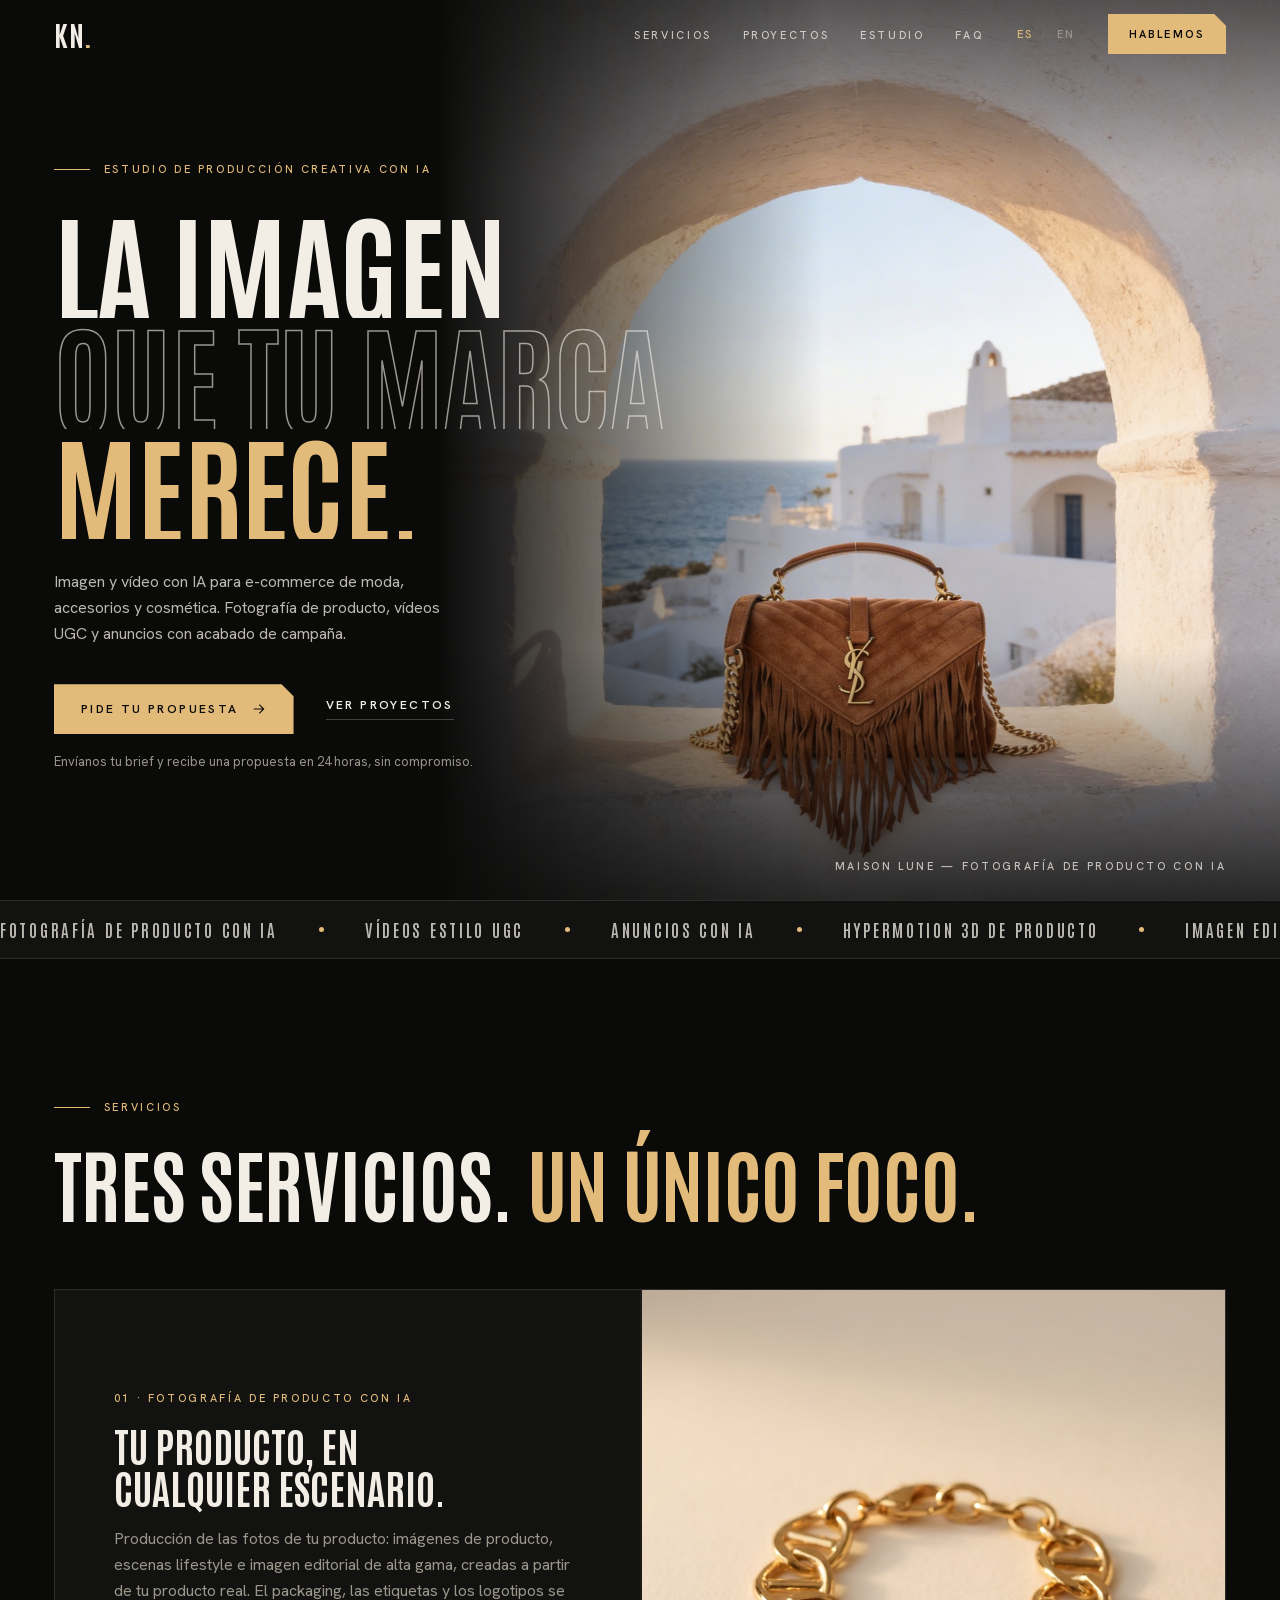
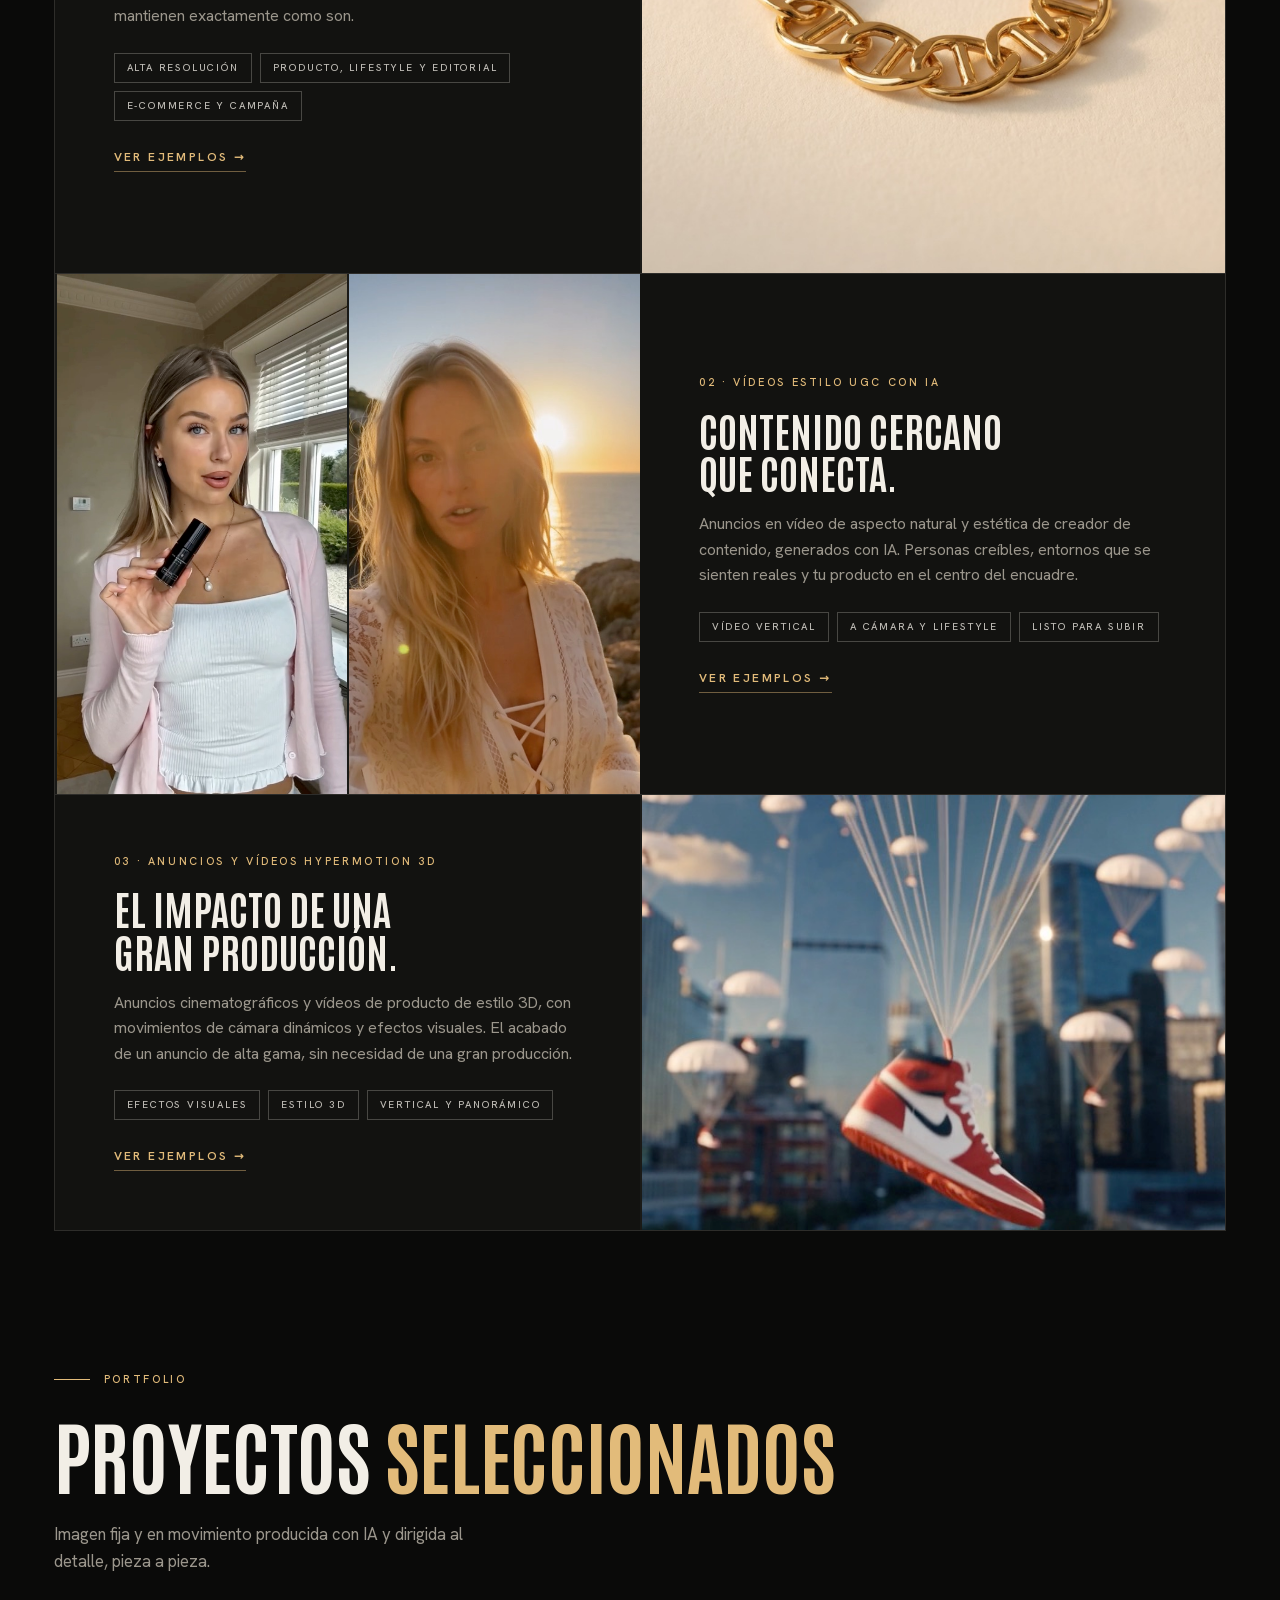
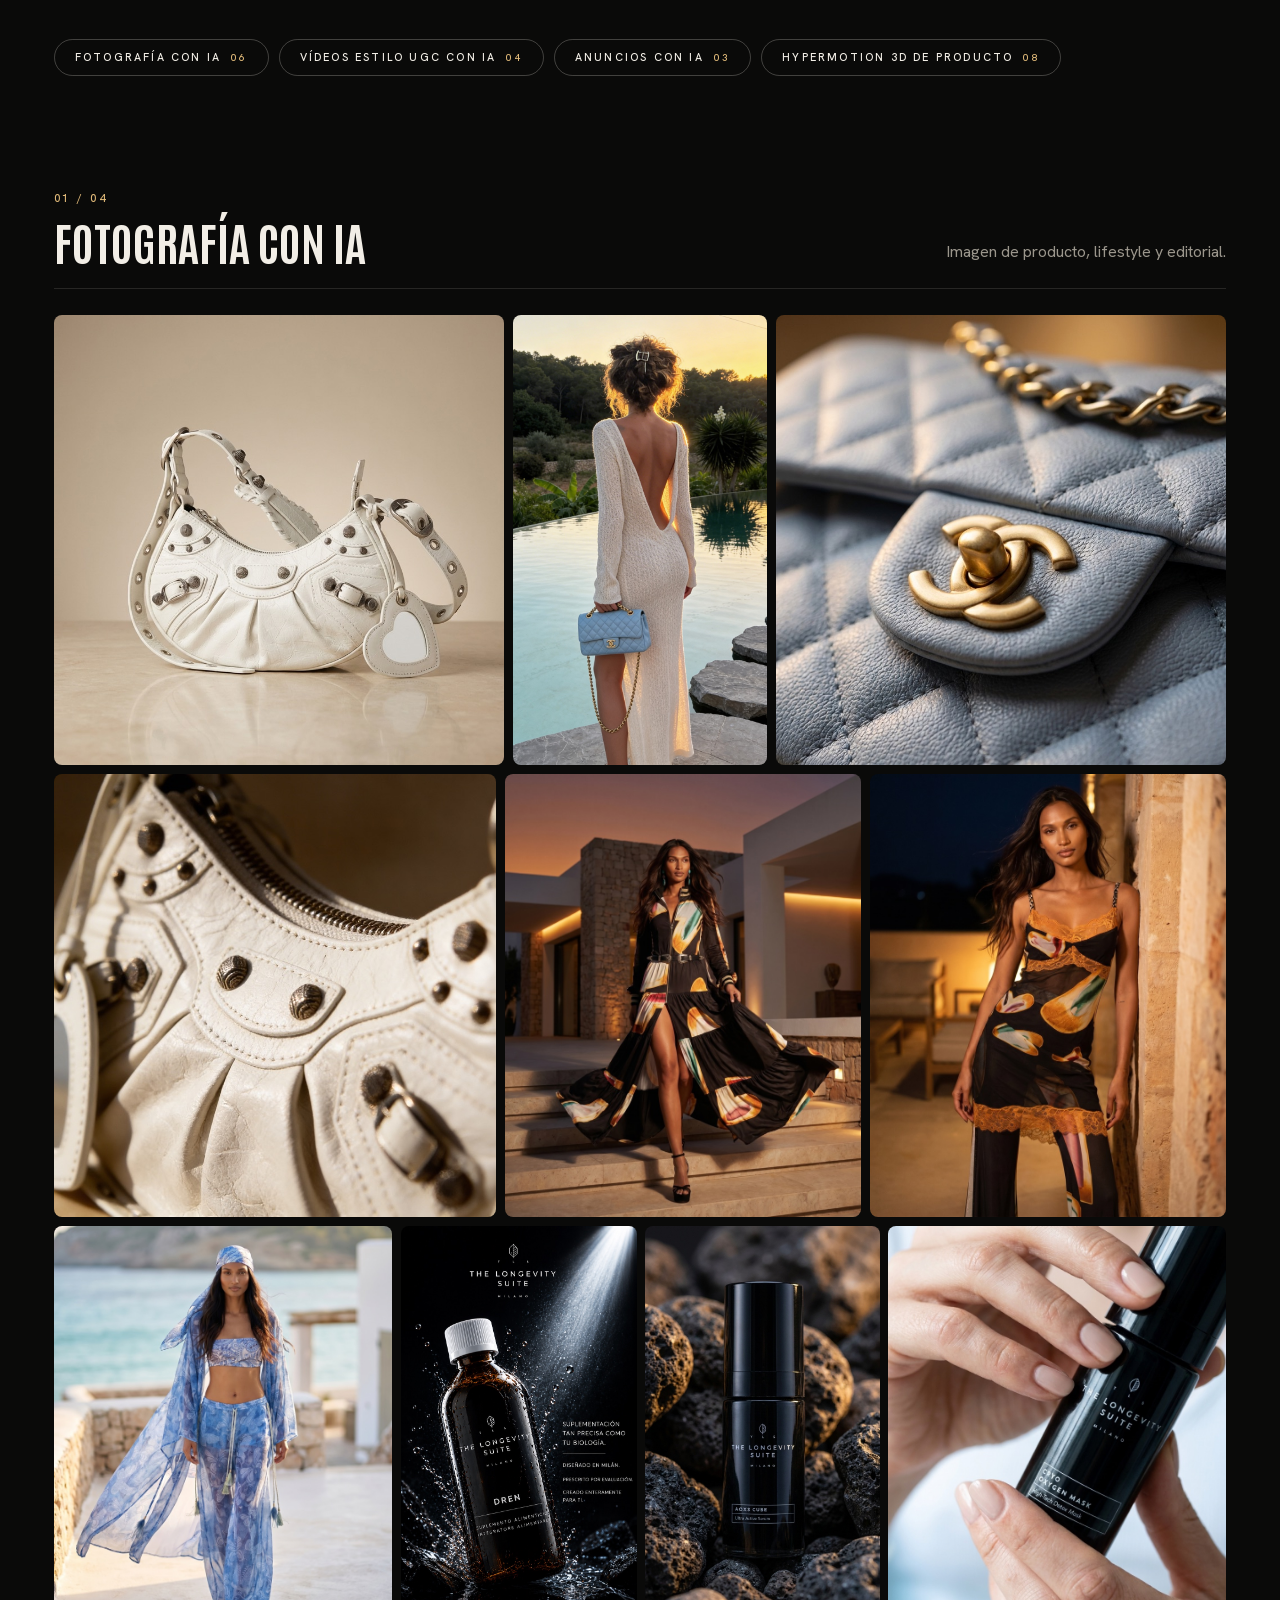
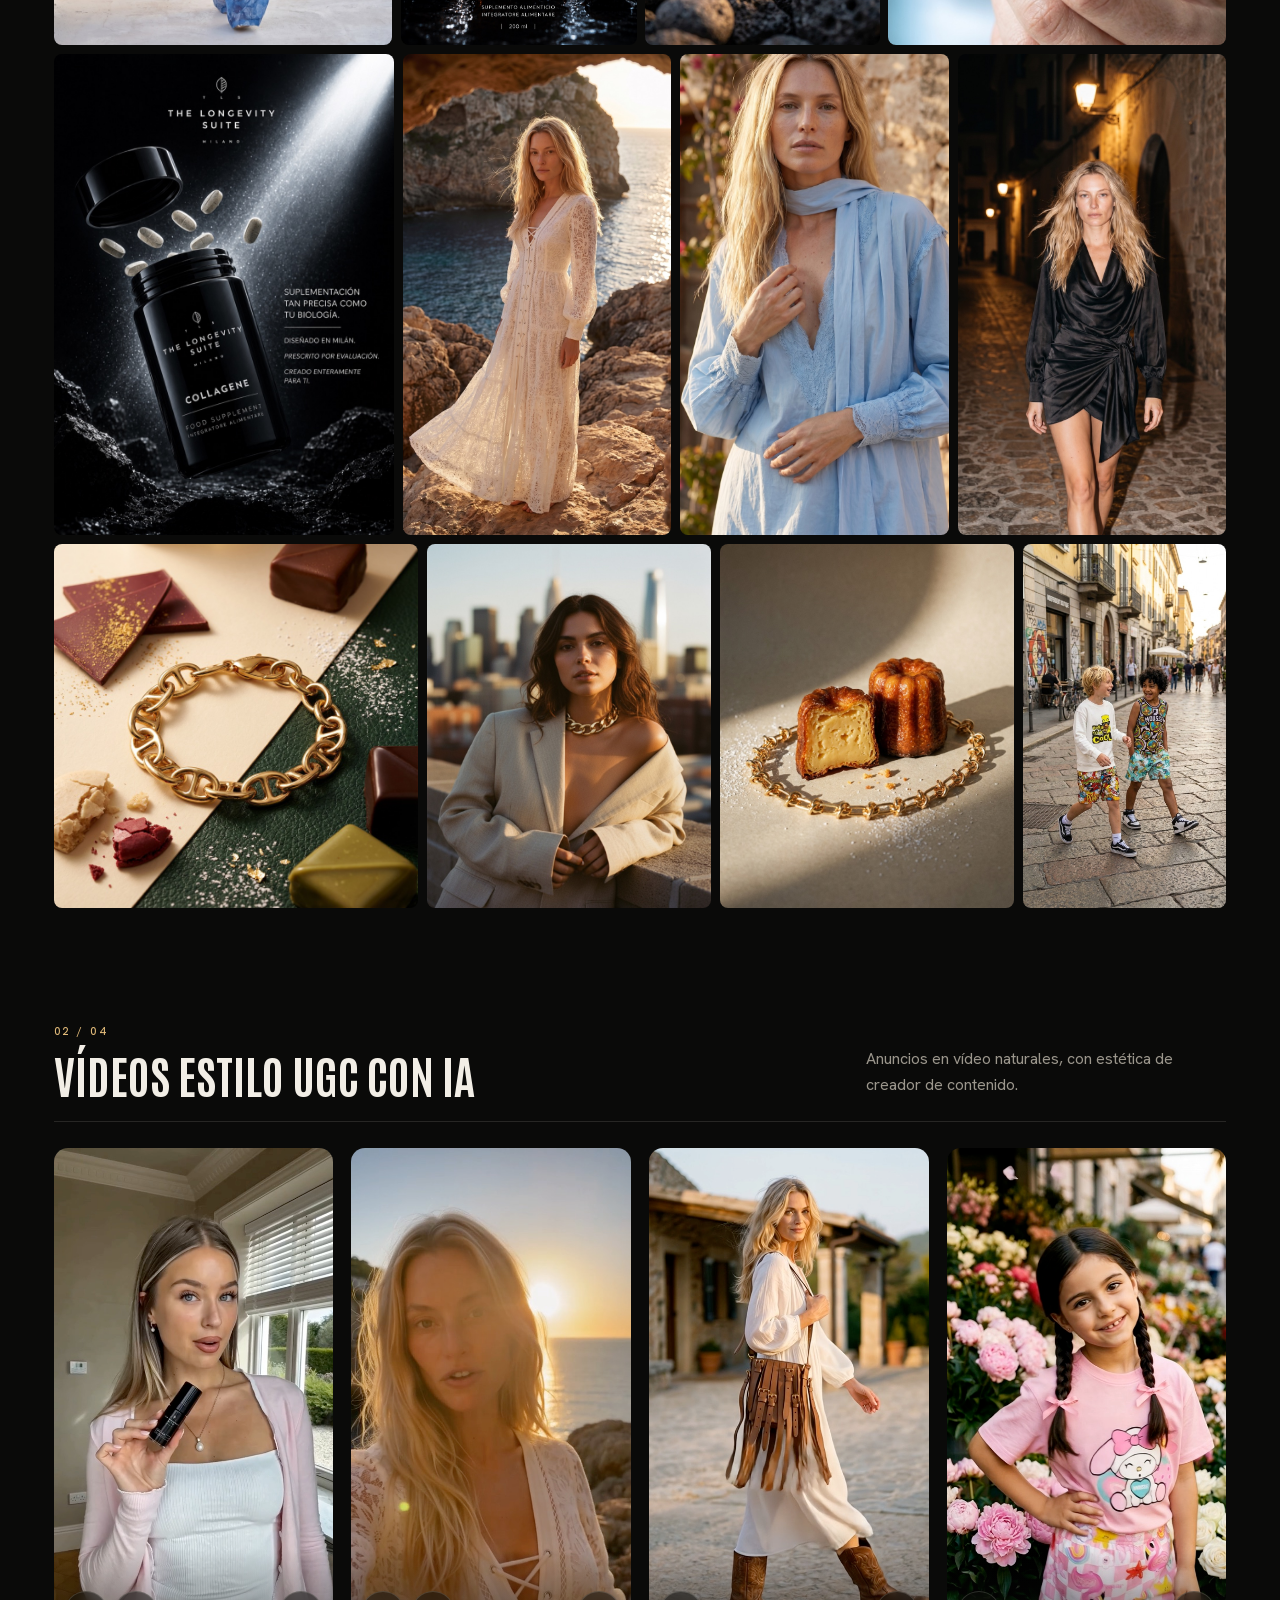
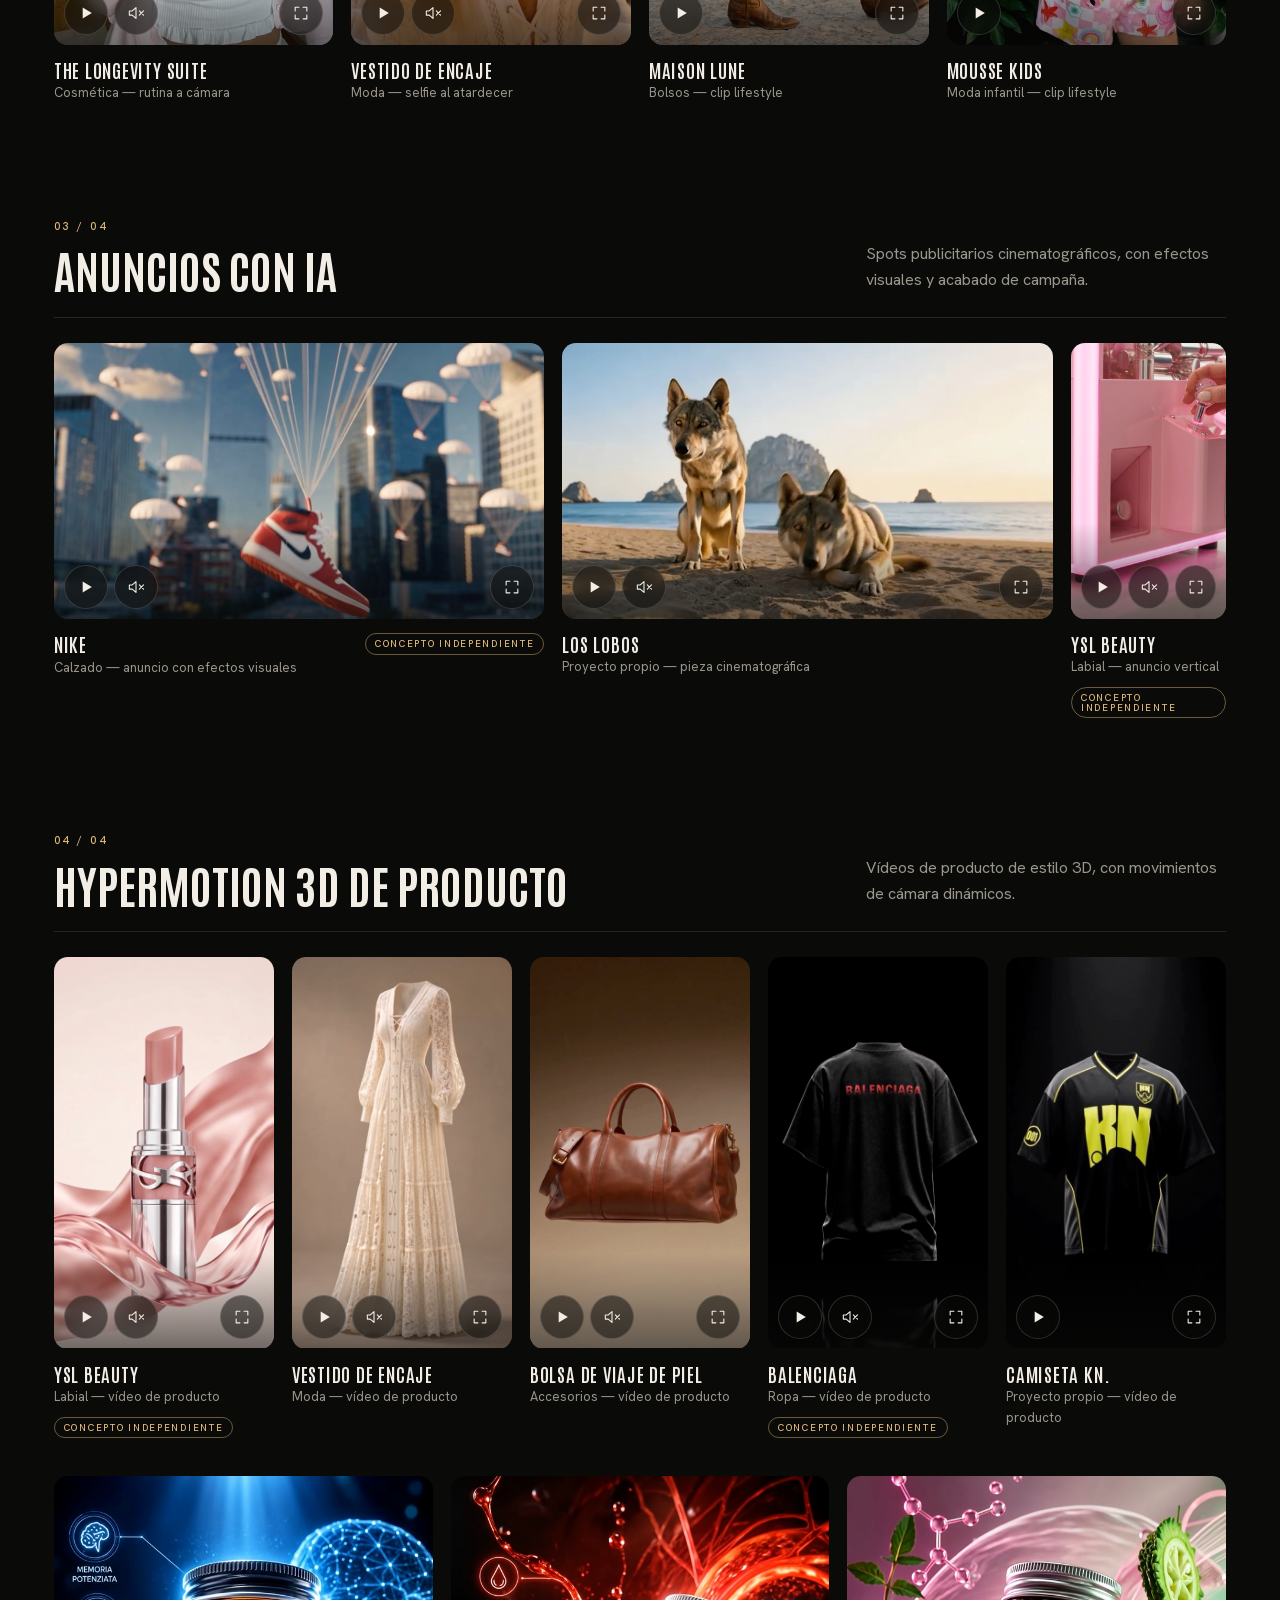
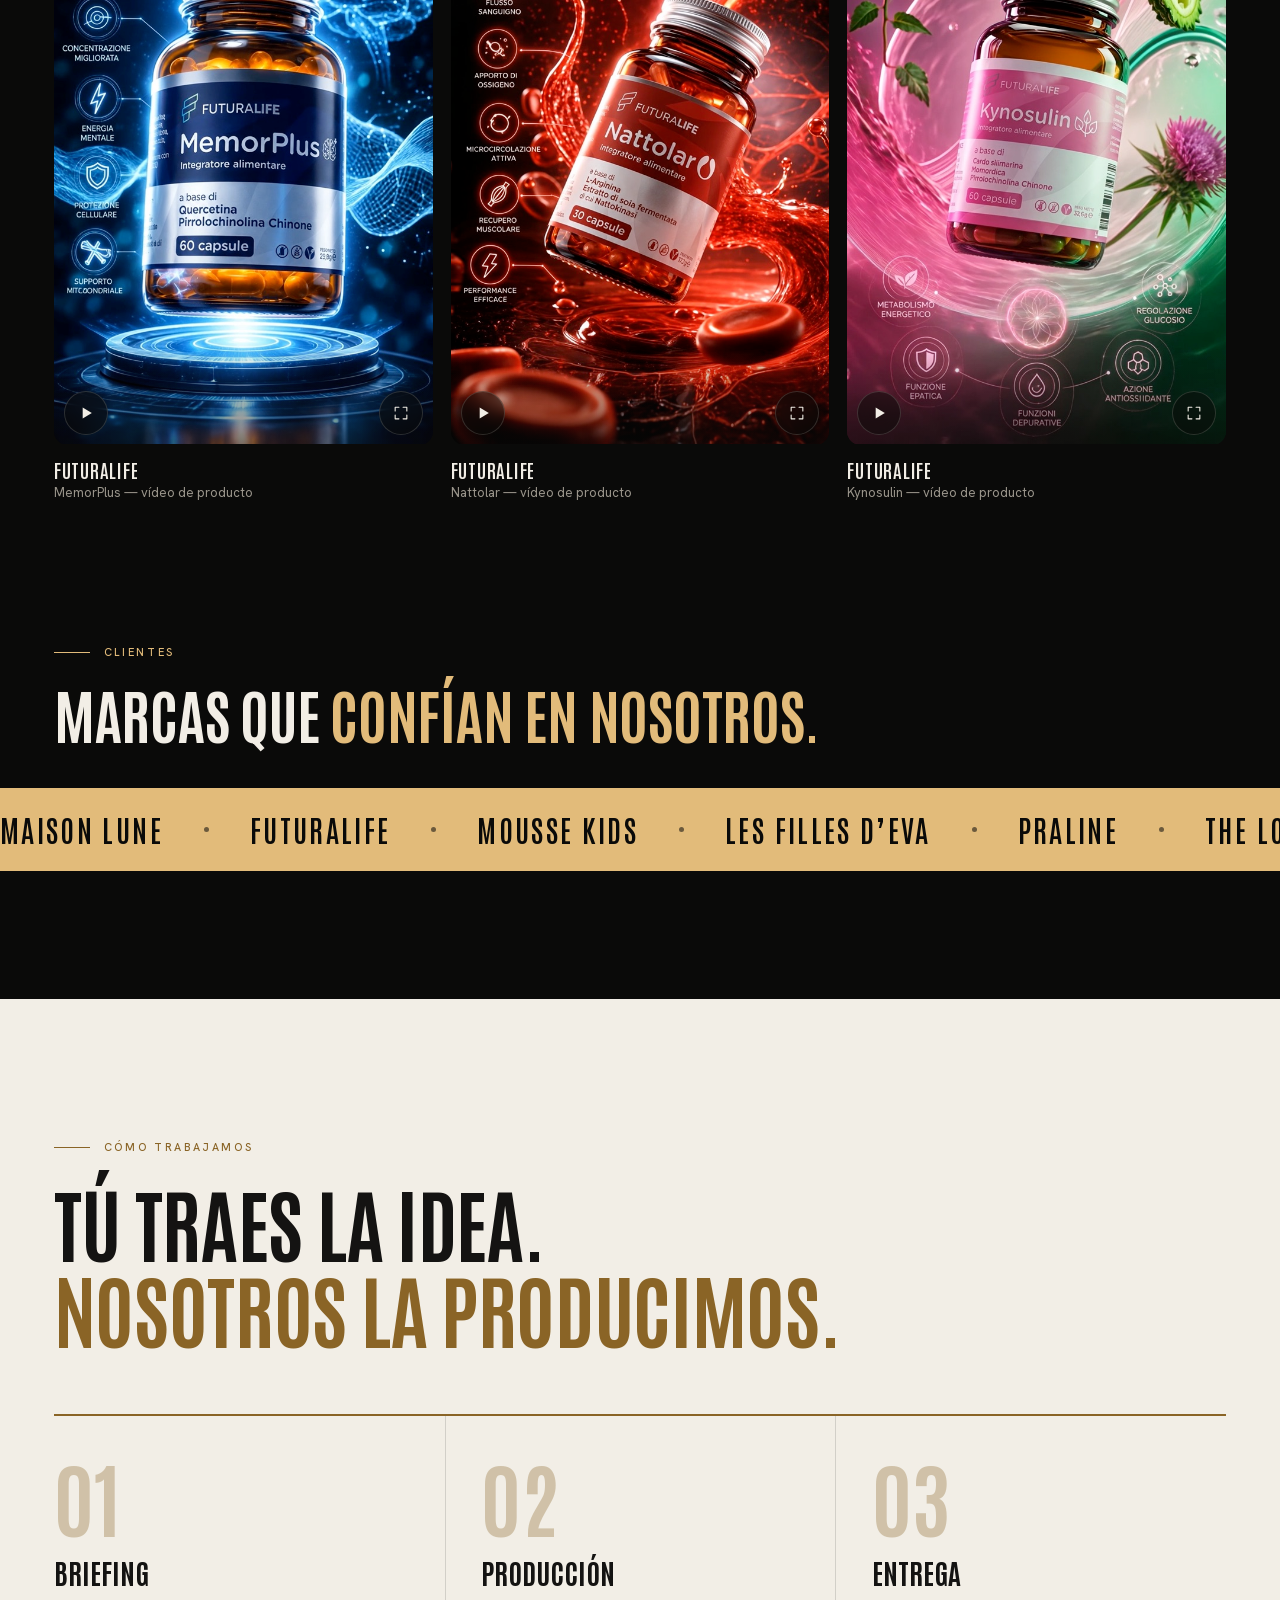
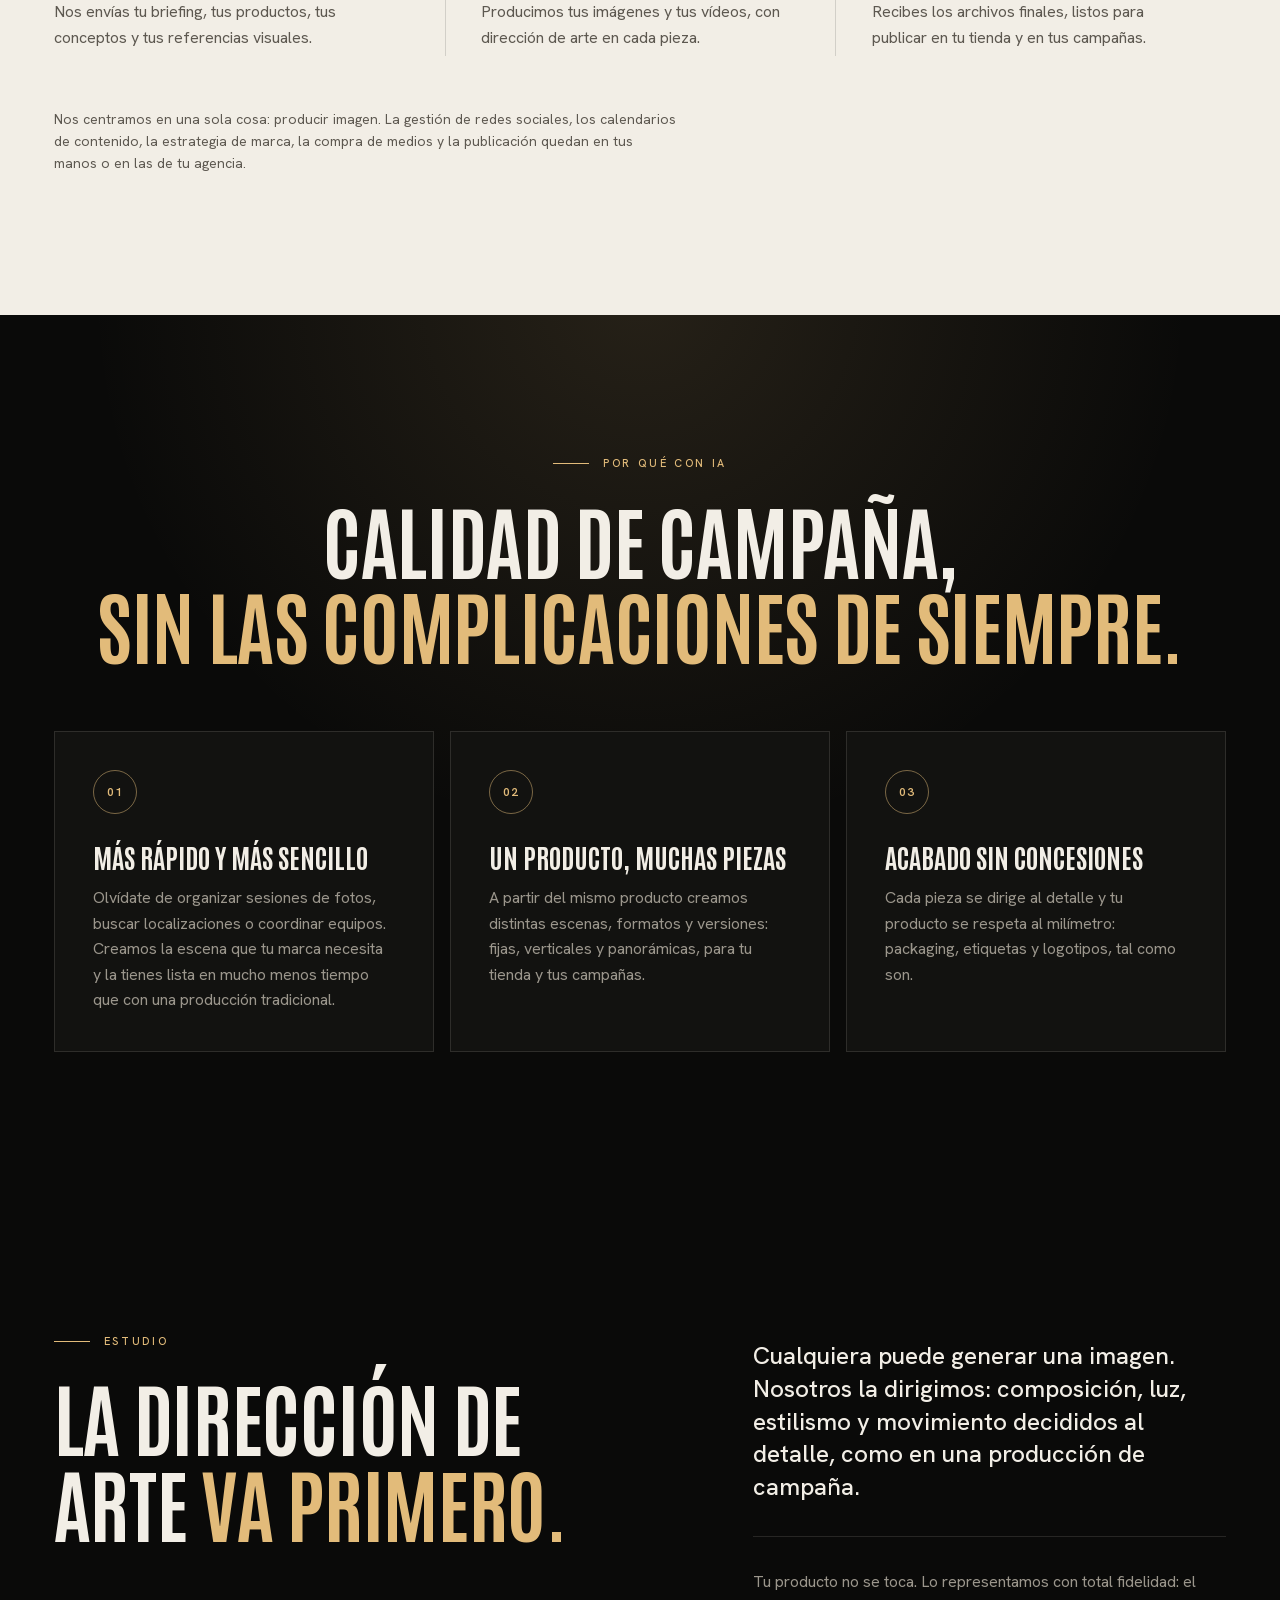
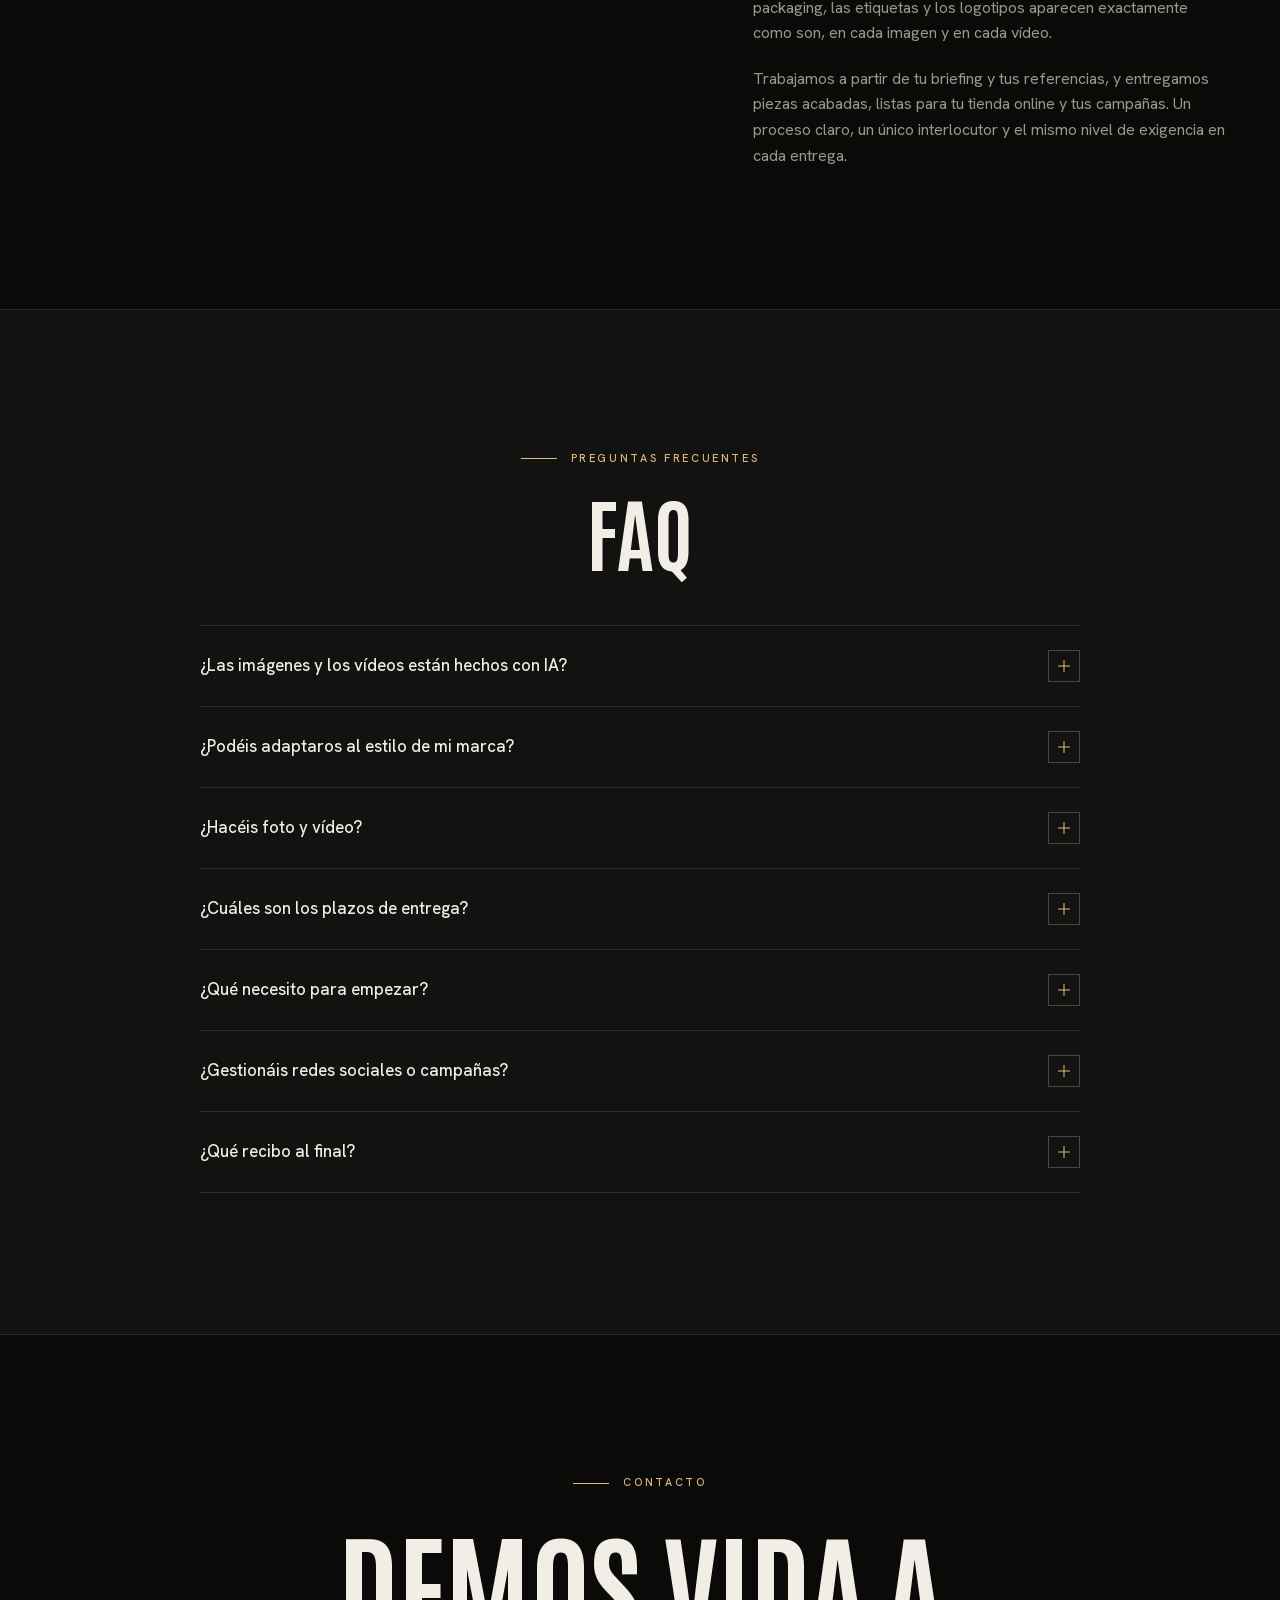
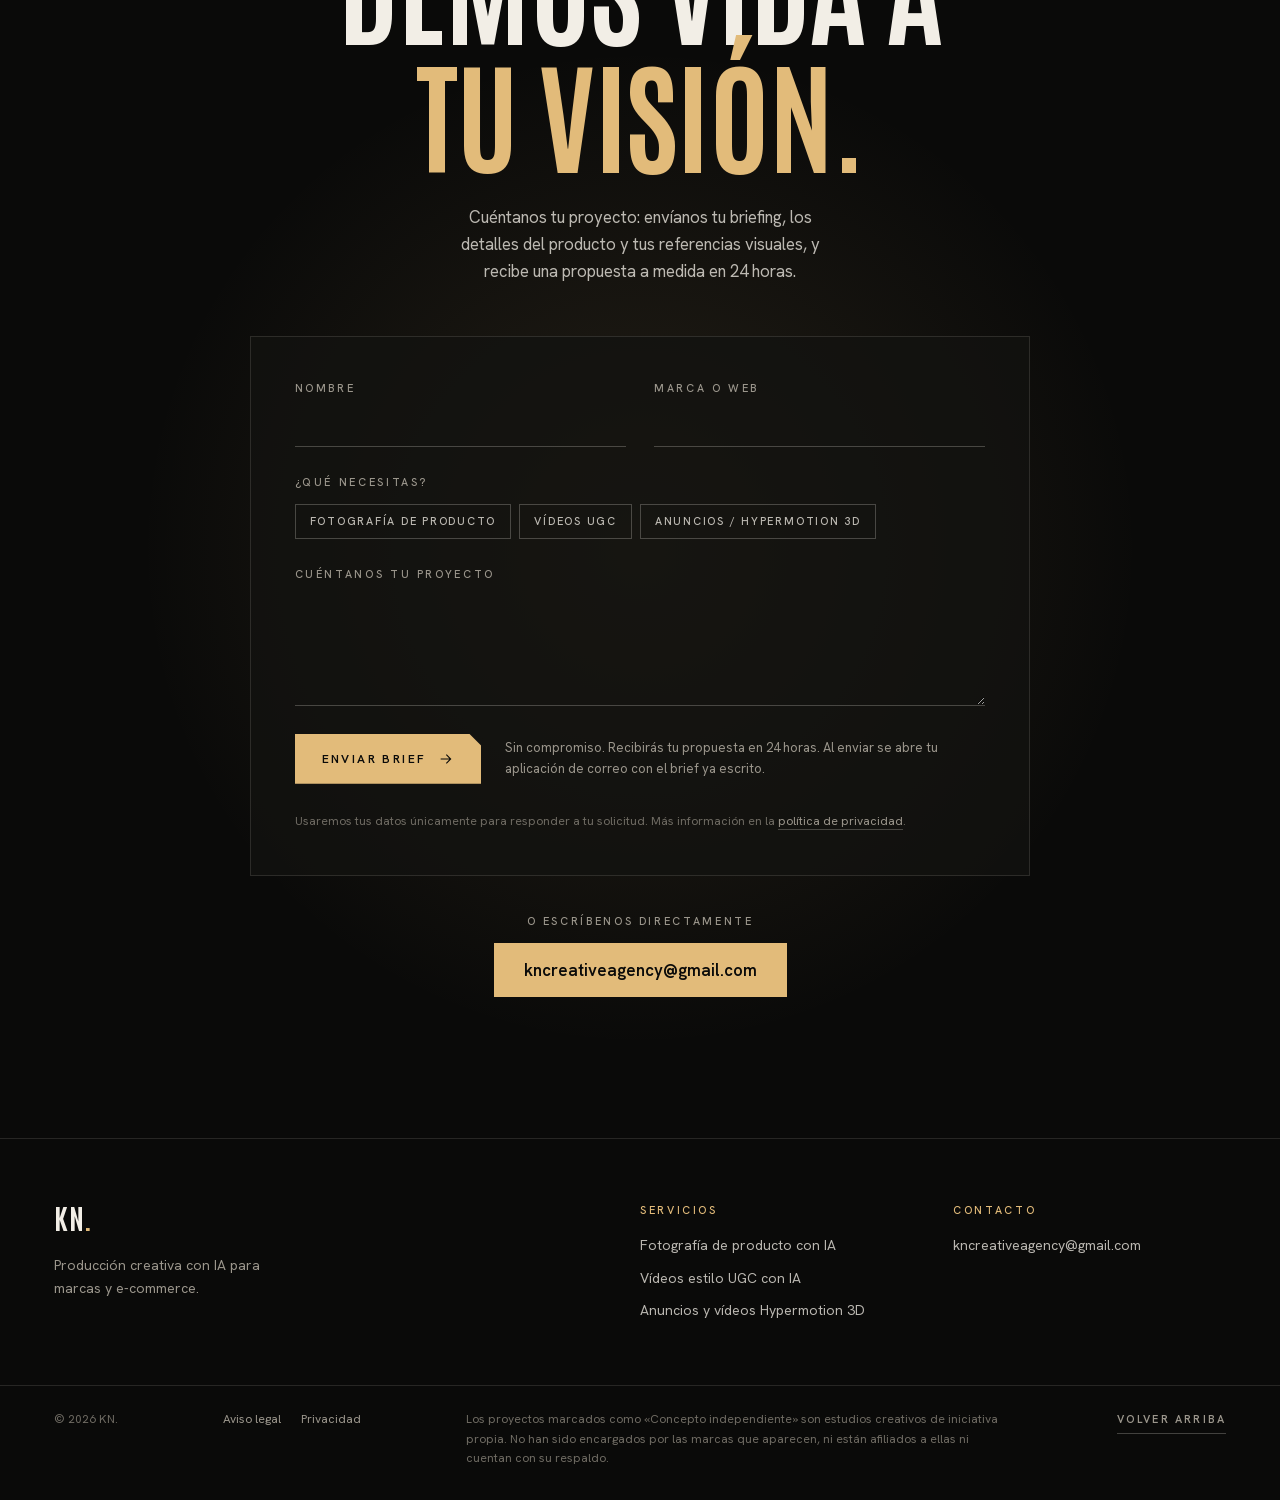
==== commit 7752979e: "Actualiza la dirección de la web al nuevo usuario Co-Authored-By: Claude Fable 5.2 <noreply@anthropi" ====
--- a/index.html
+++ b/index.html
@@ -9,10 +9,10 @@
   <meta property="og:site_name" content="KN.">
   <meta property="og:title" content="La imagen que tu marca merece." data-i18n-attr="content:meta.ogTitle">
   <meta property="og:description" content="Producción creativa con IA para marcas y e-commerce." data-i18n-attr="content:meta.ogDescription">
-  <meta property="og:url" content="https://naomirivasborges-creator.github.io/">
-  <meta property="og:image" content="https://naomirivasborges-creator.github.io/assets/images/hero-maison-lune.jpg">
+  <meta property="og:url" content="https://kncreativeagency.github.io/kn-creator.github.io/">
+  <meta property="og:image" content="https://kncreativeagency.github.io/kn-creator.github.io/assets/images/hero-maison-lune.jpg">
   <meta name="twitter:card" content="summary_large_image">
-  <link rel="canonical" href="https://naomirivasborges-creator.github.io/">
+  <link rel="canonical" href="https://kncreativeagency.github.io/kn-creator.github.io/">
   <meta name="theme-color" content="#0a0a09">
   <link rel="icon" href="data:image/svg+xml,%3Csvg xmlns='http://www.w3.org/2000/svg' viewBox='0 0 32 32'%3E%3Crect width='32' height='32' fill='%230a0a09'/%3E%3Ccircle cx='16' cy='16' r='6' fill='%23e2bb7a'/%3E%3C/svg%3E">
 
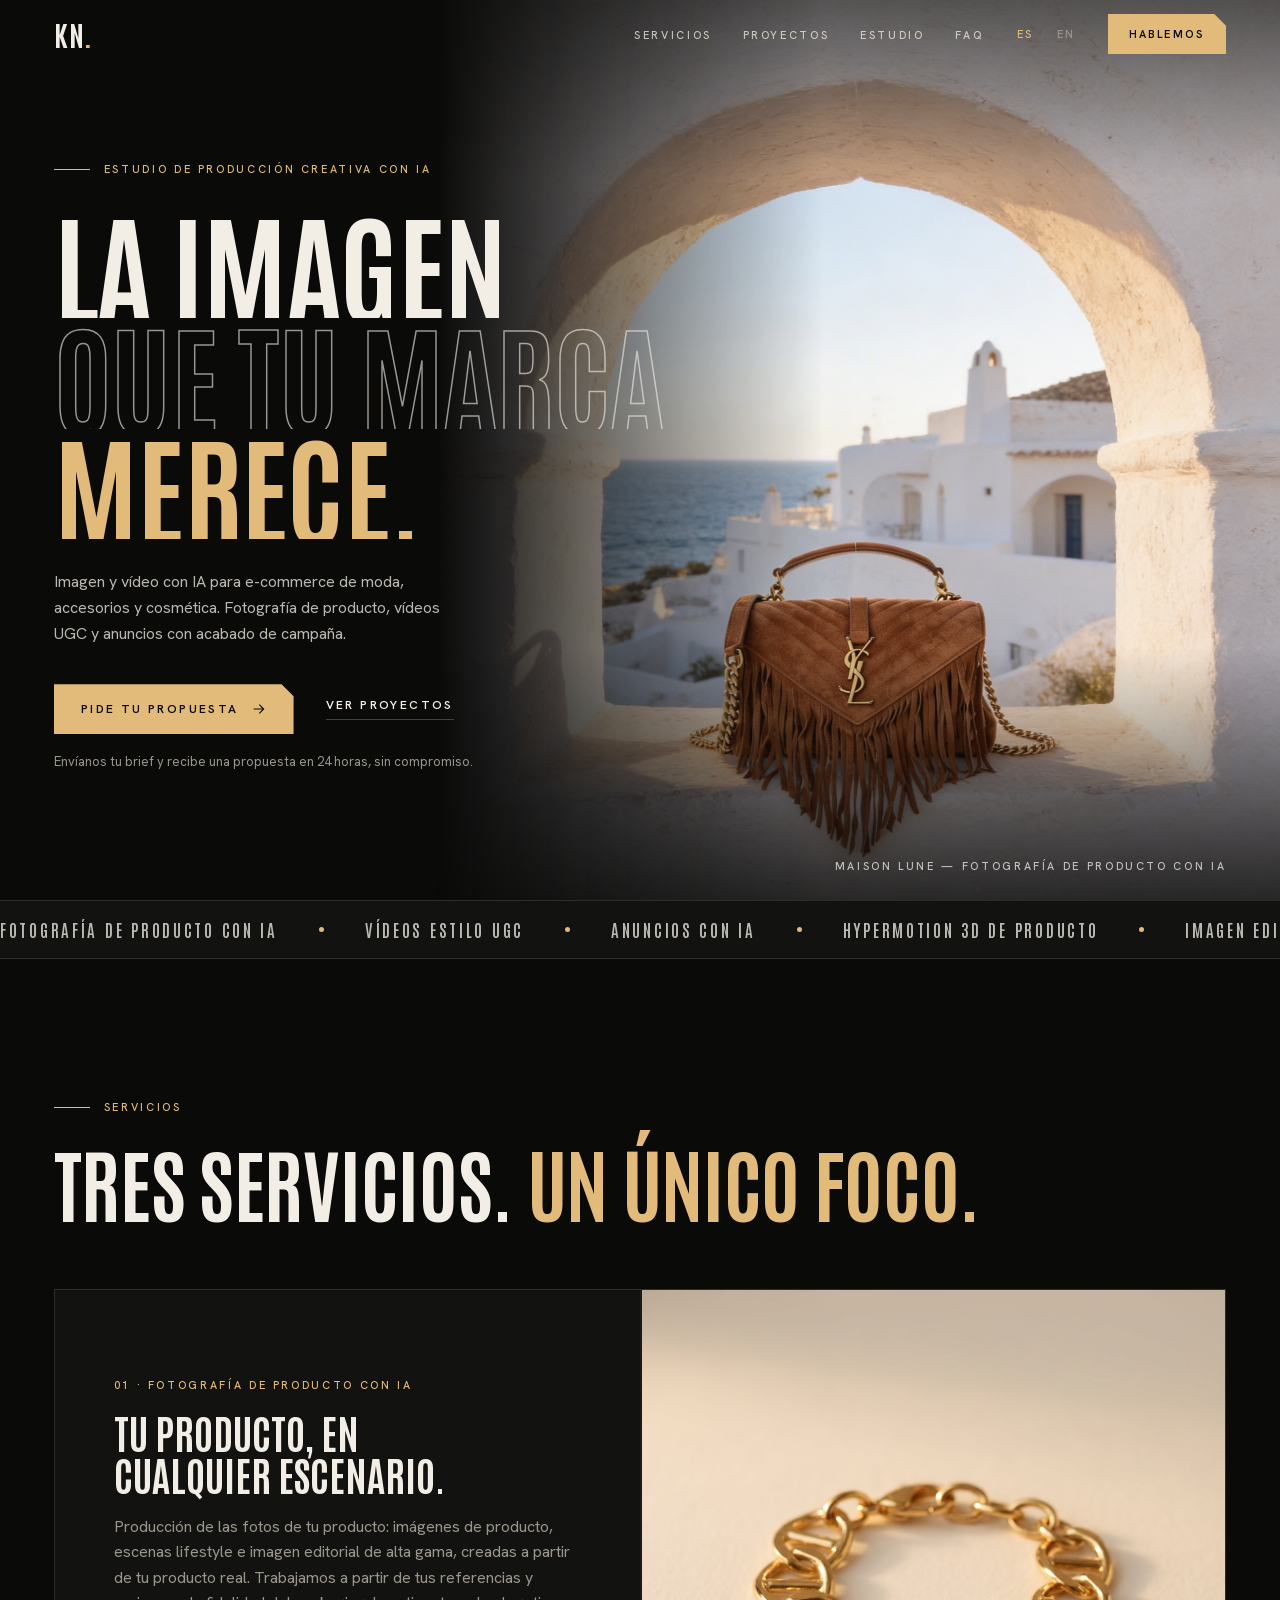
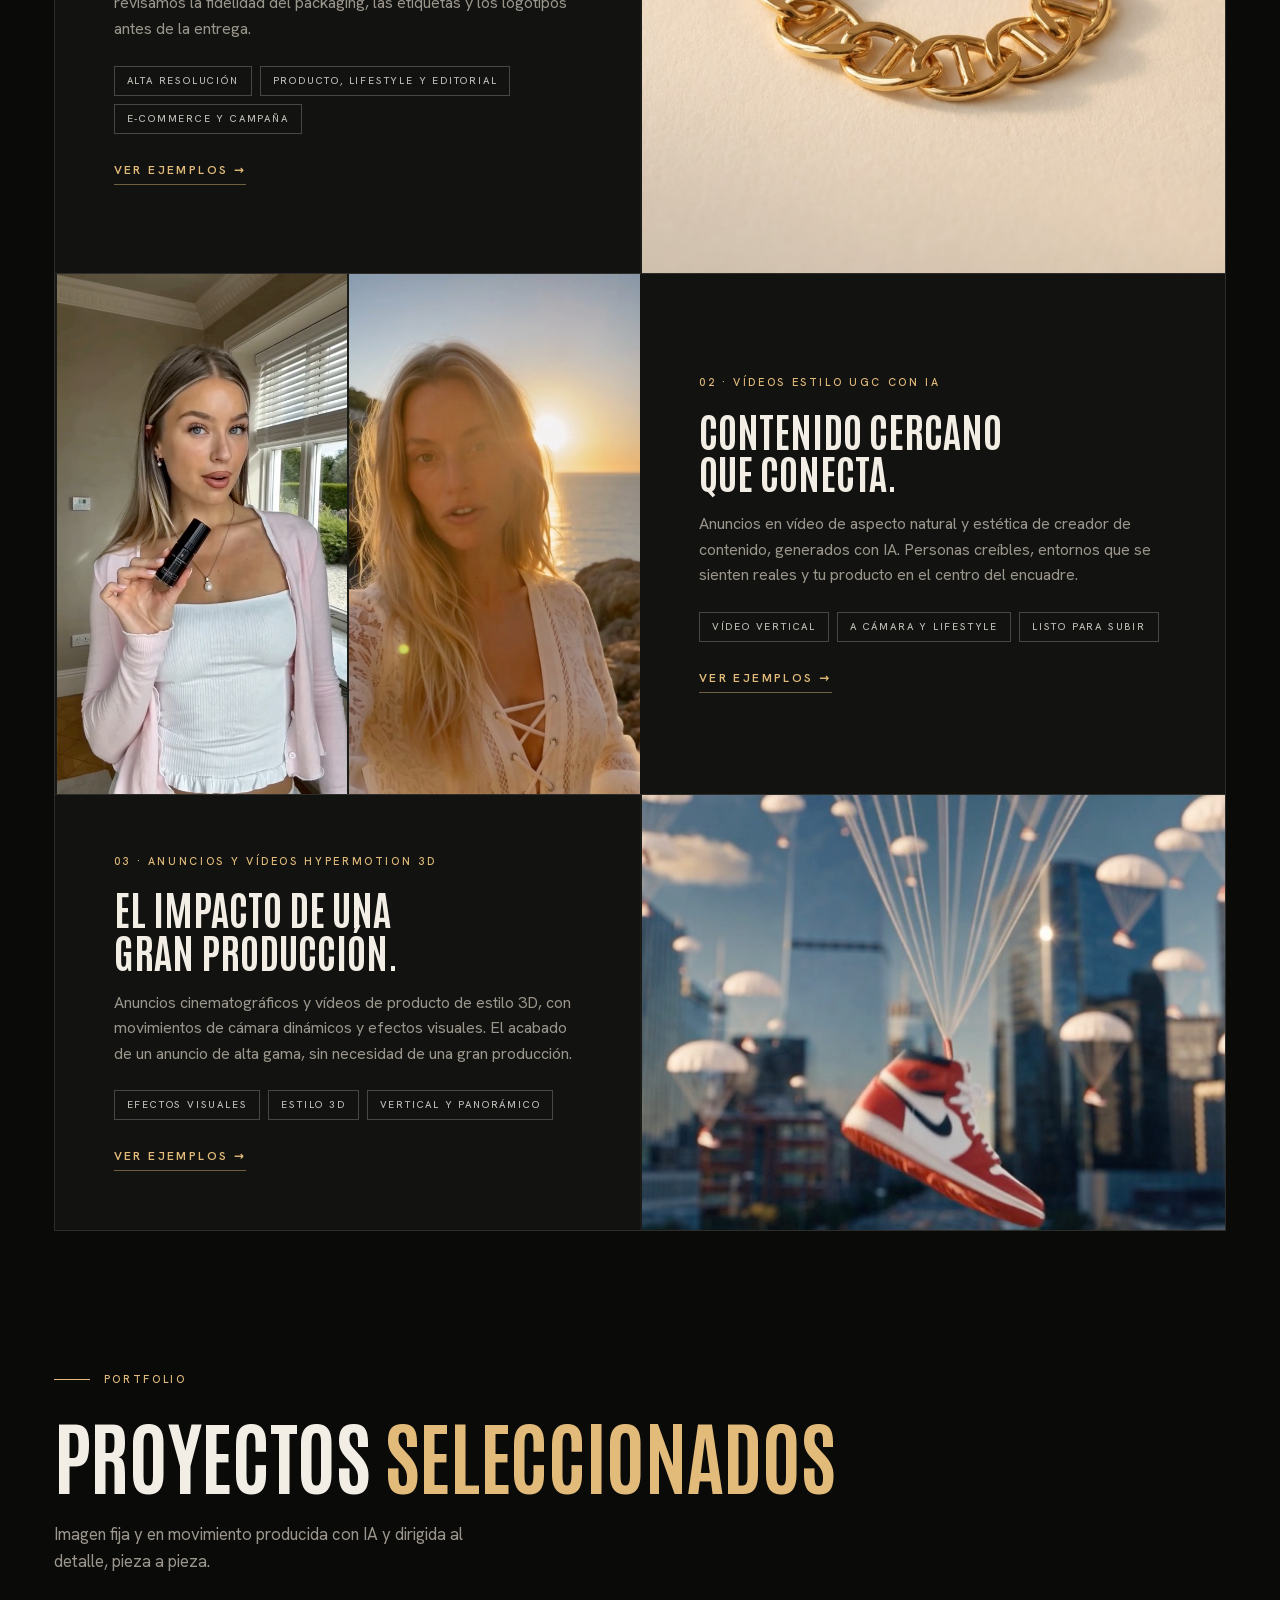
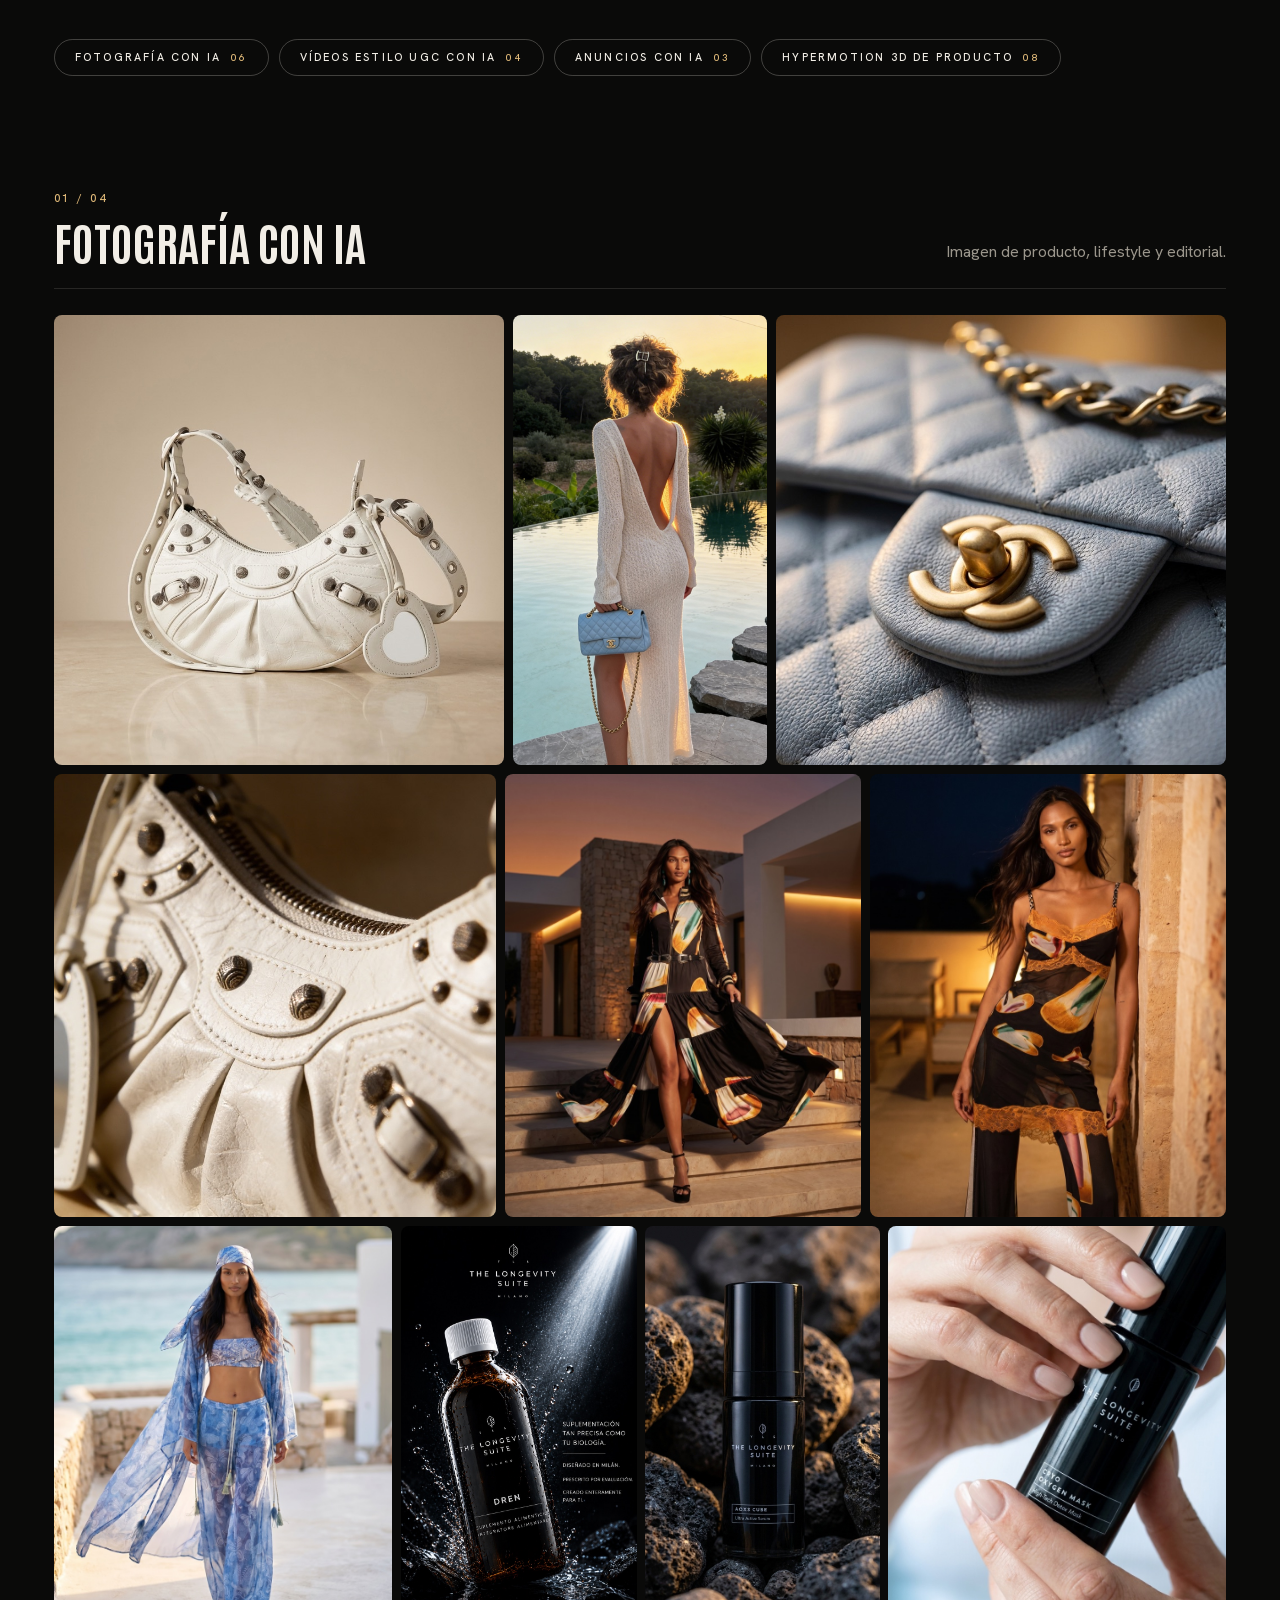
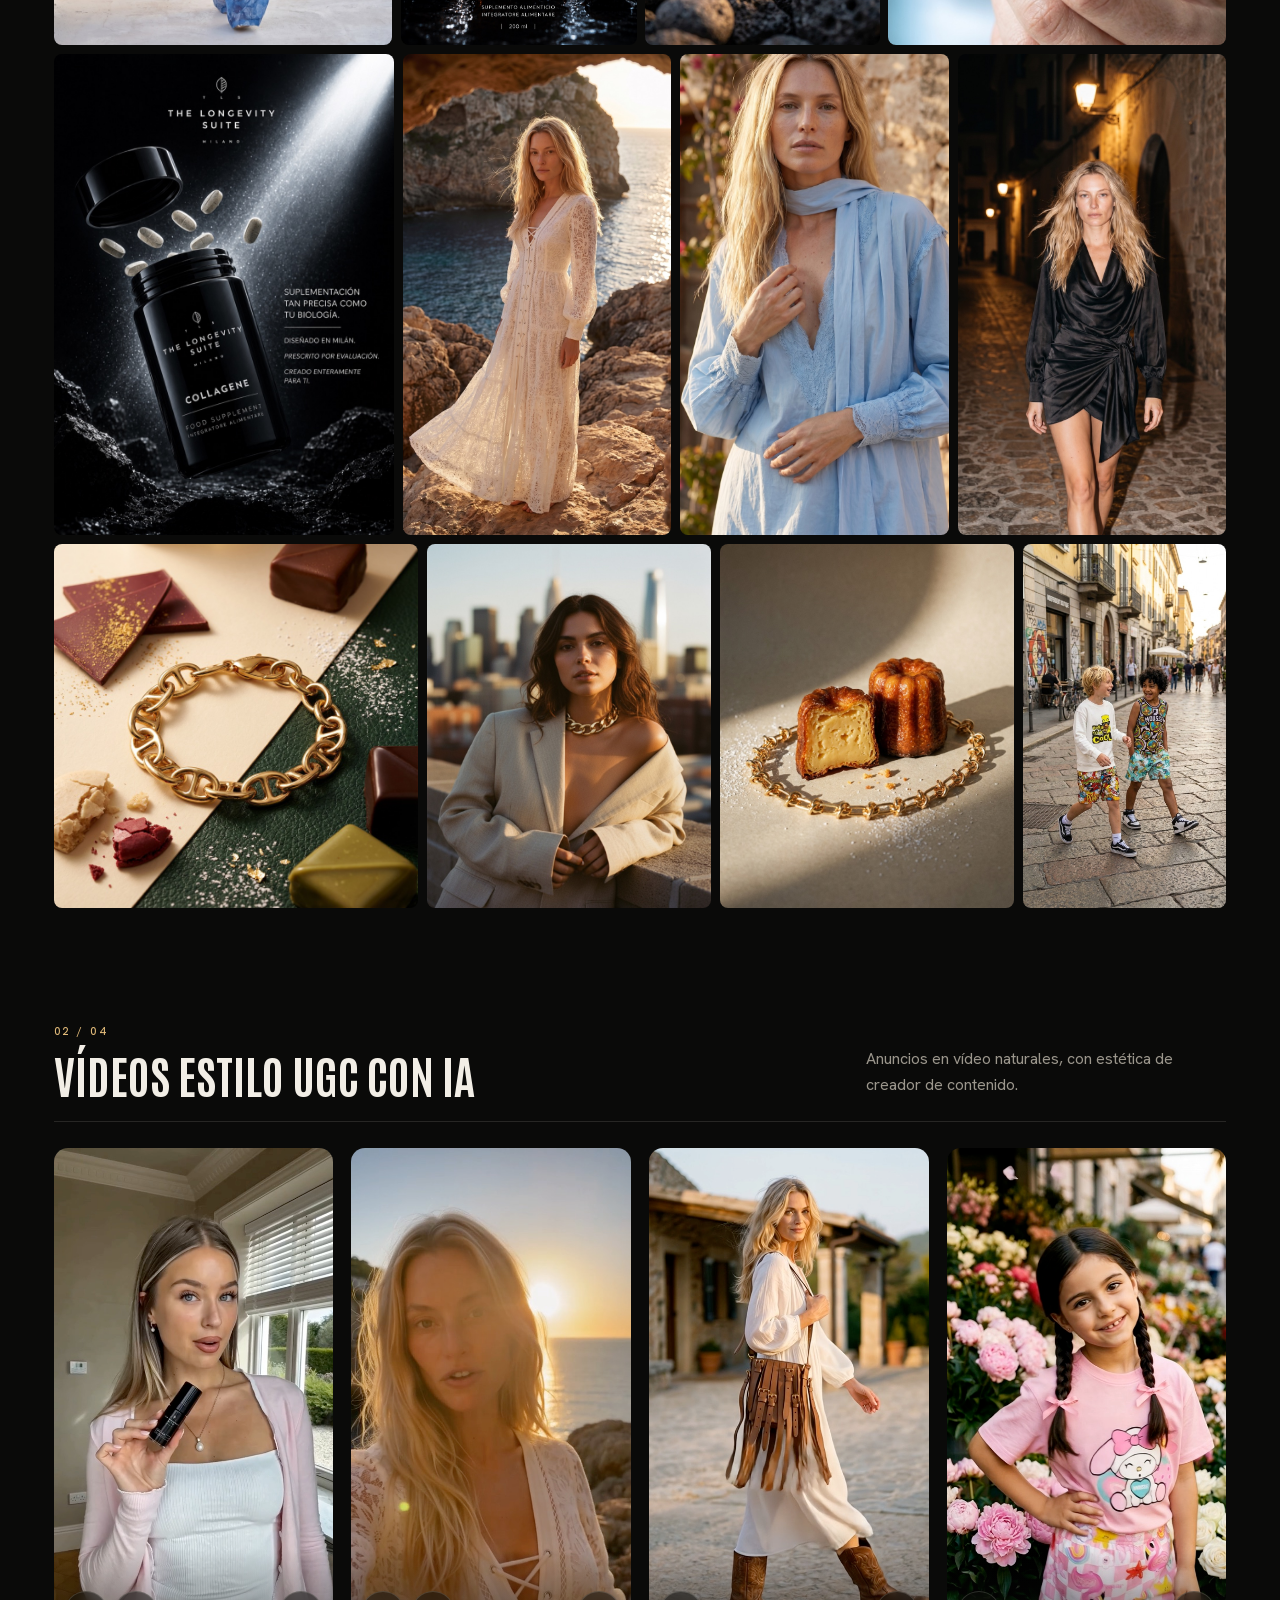
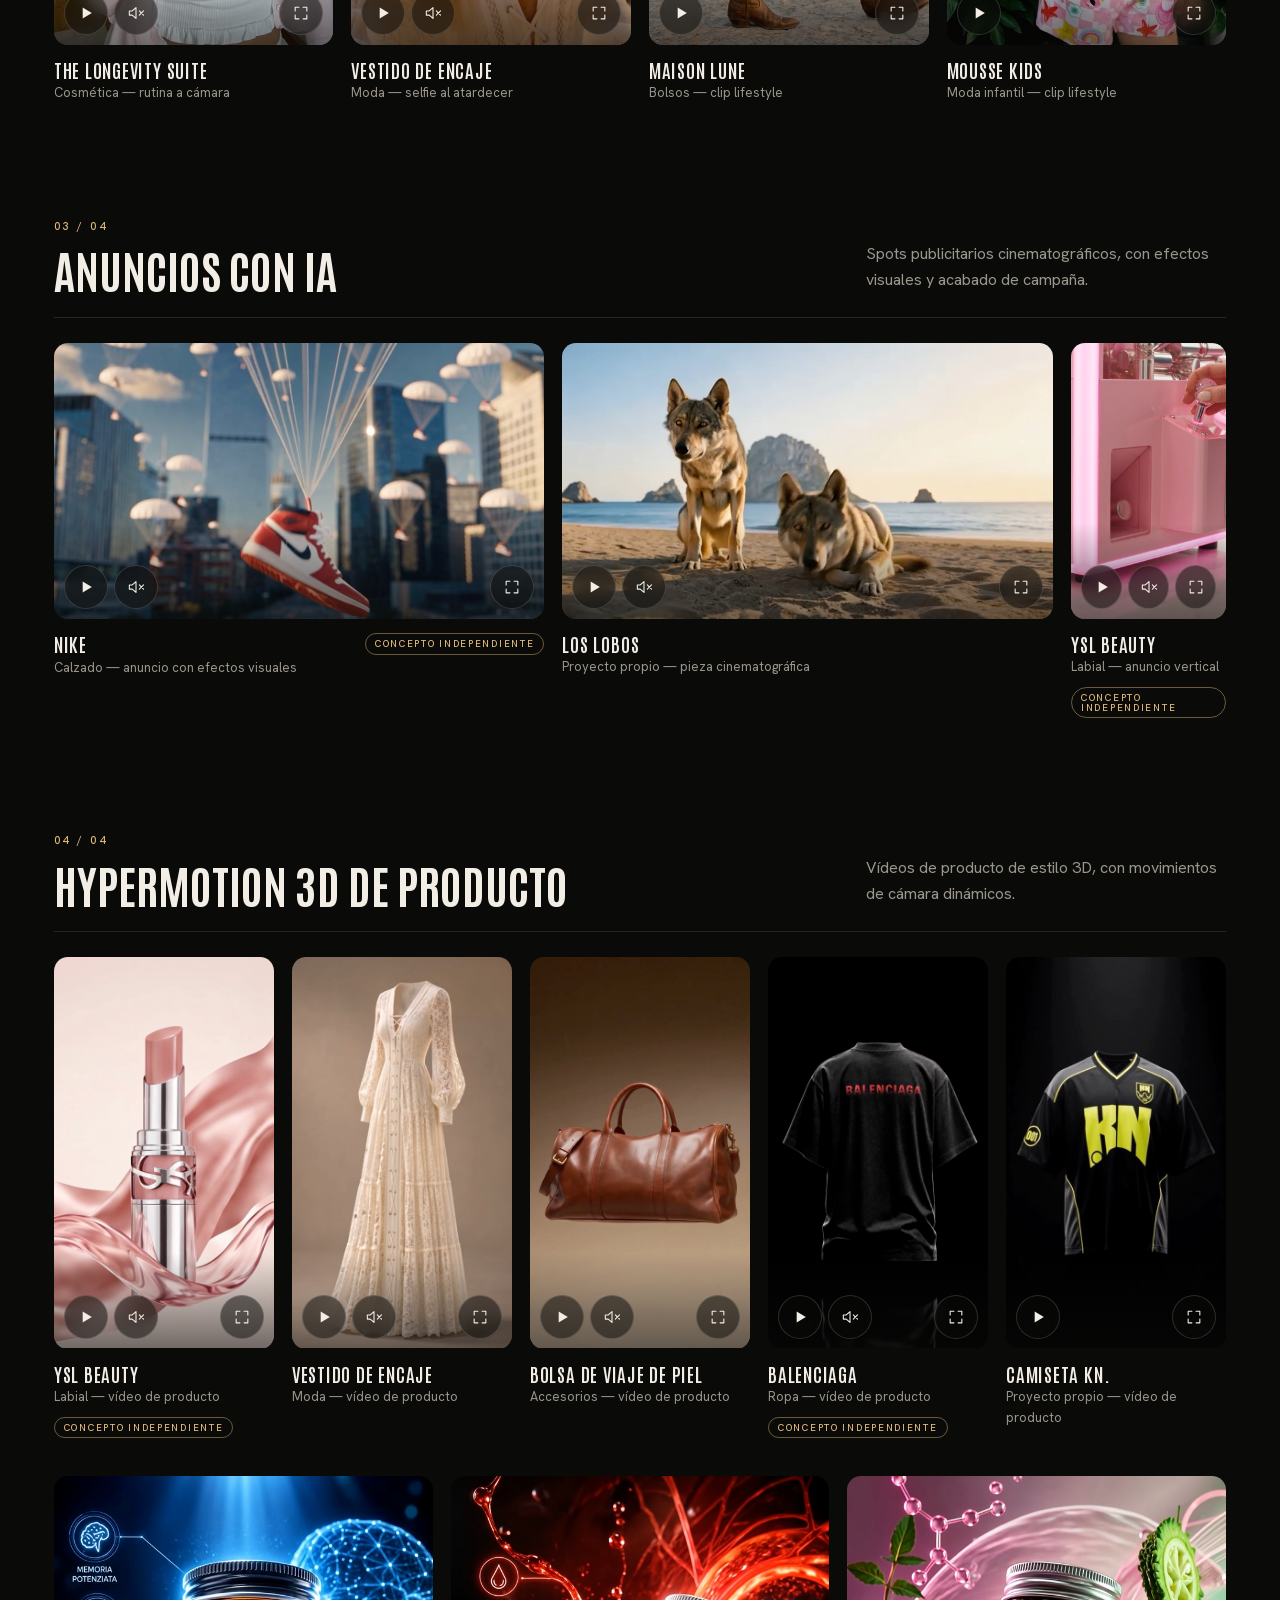
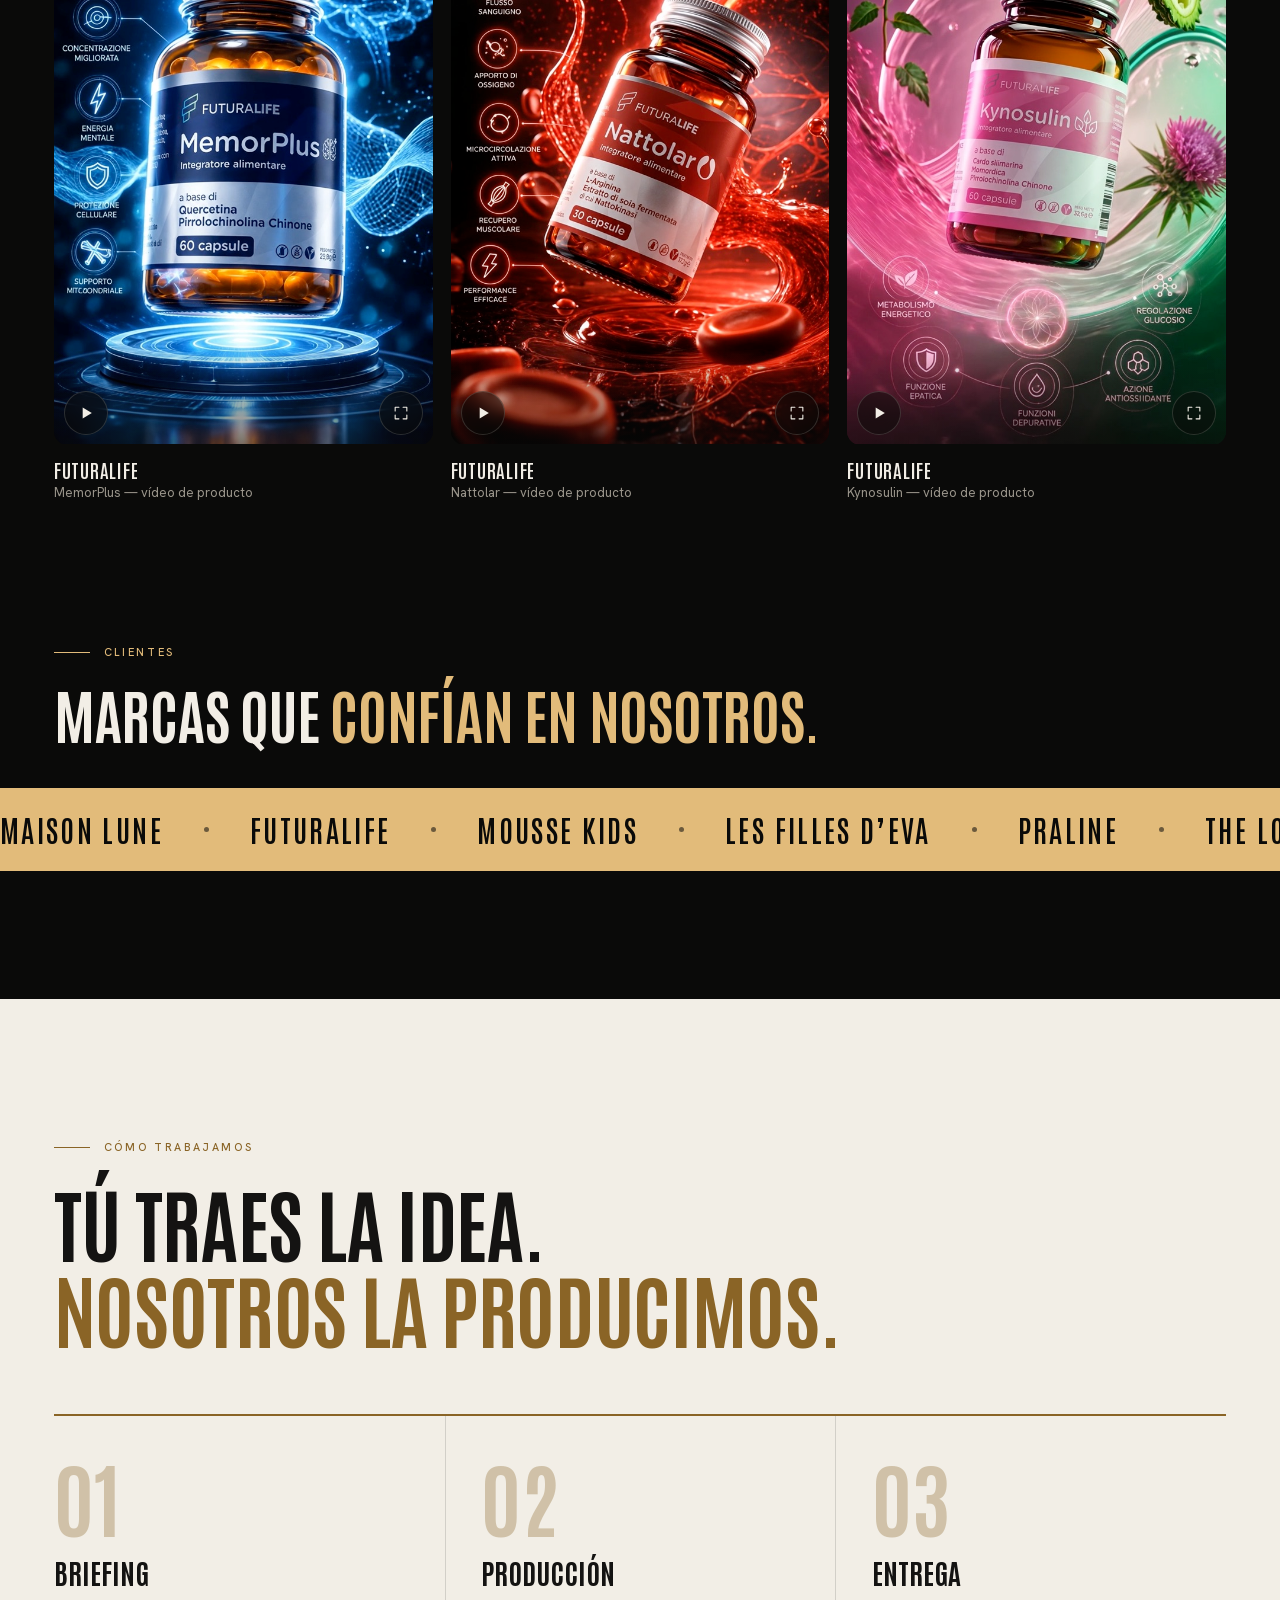
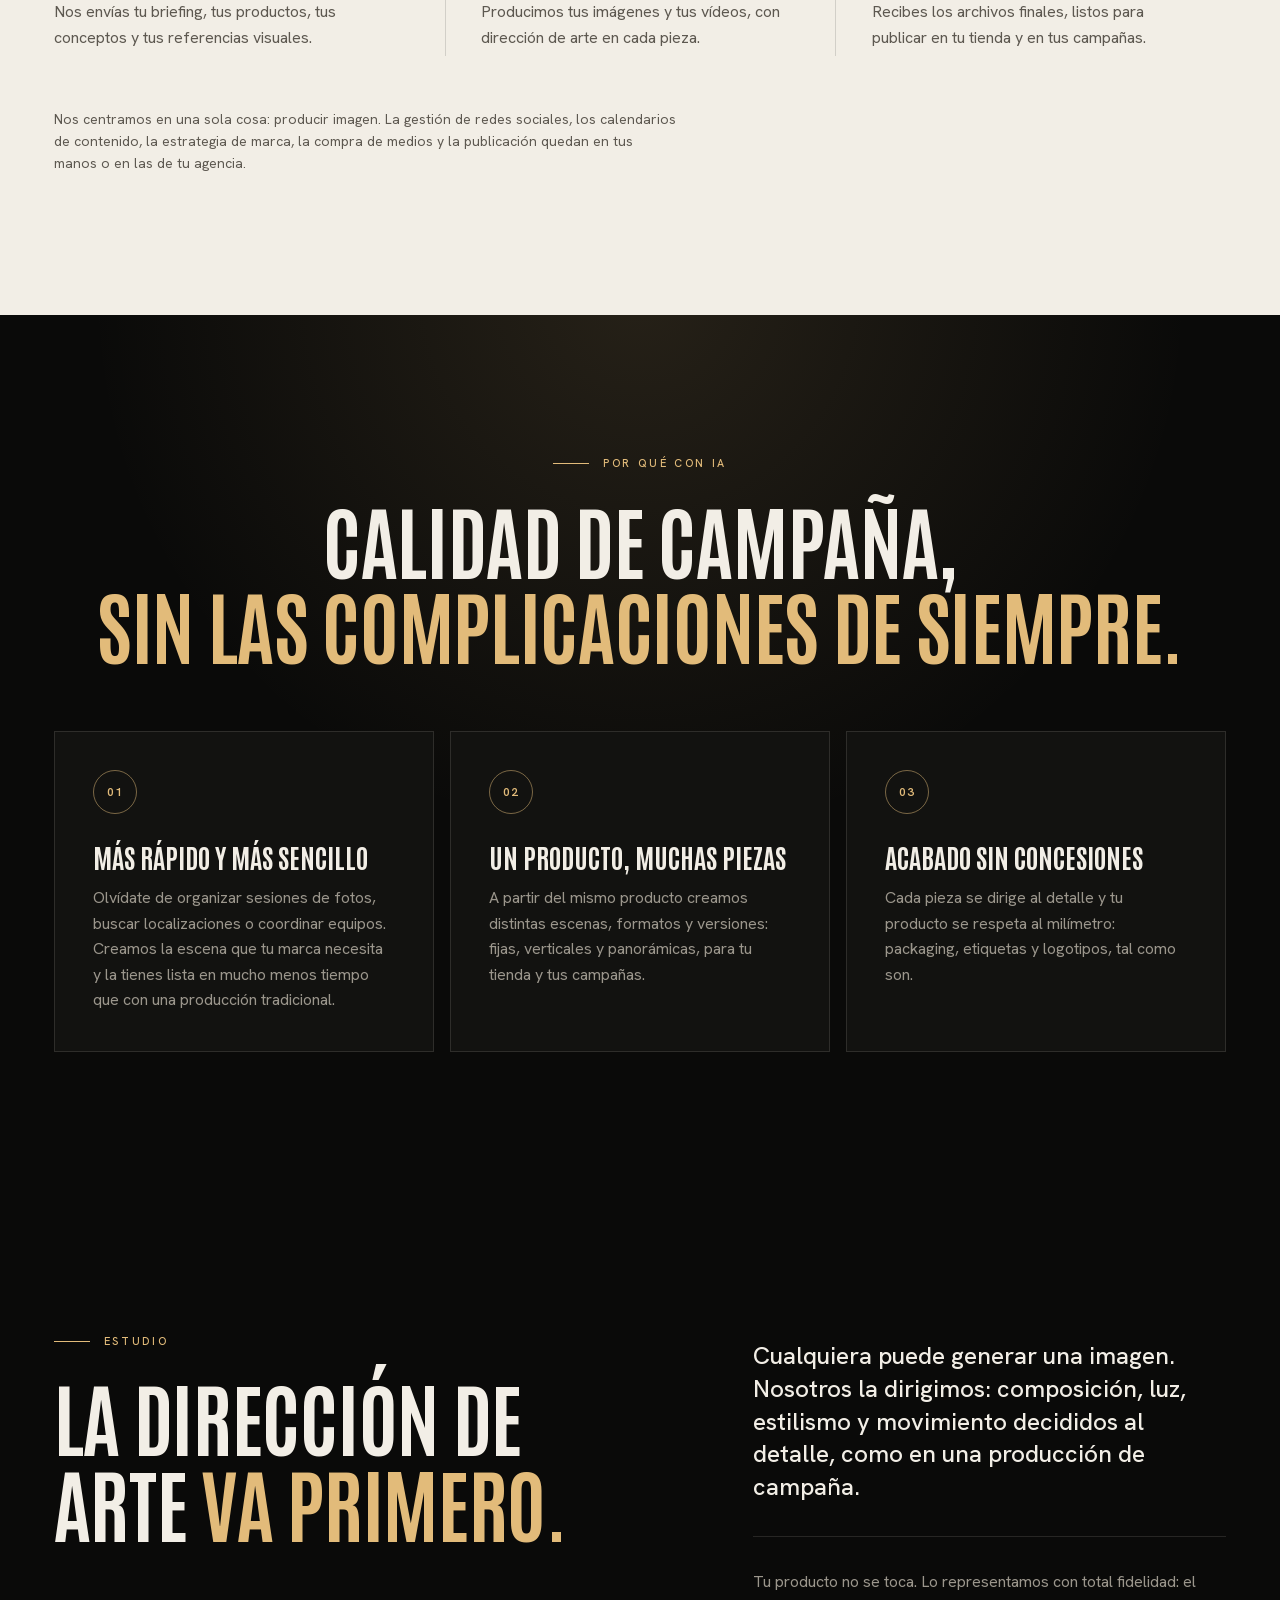
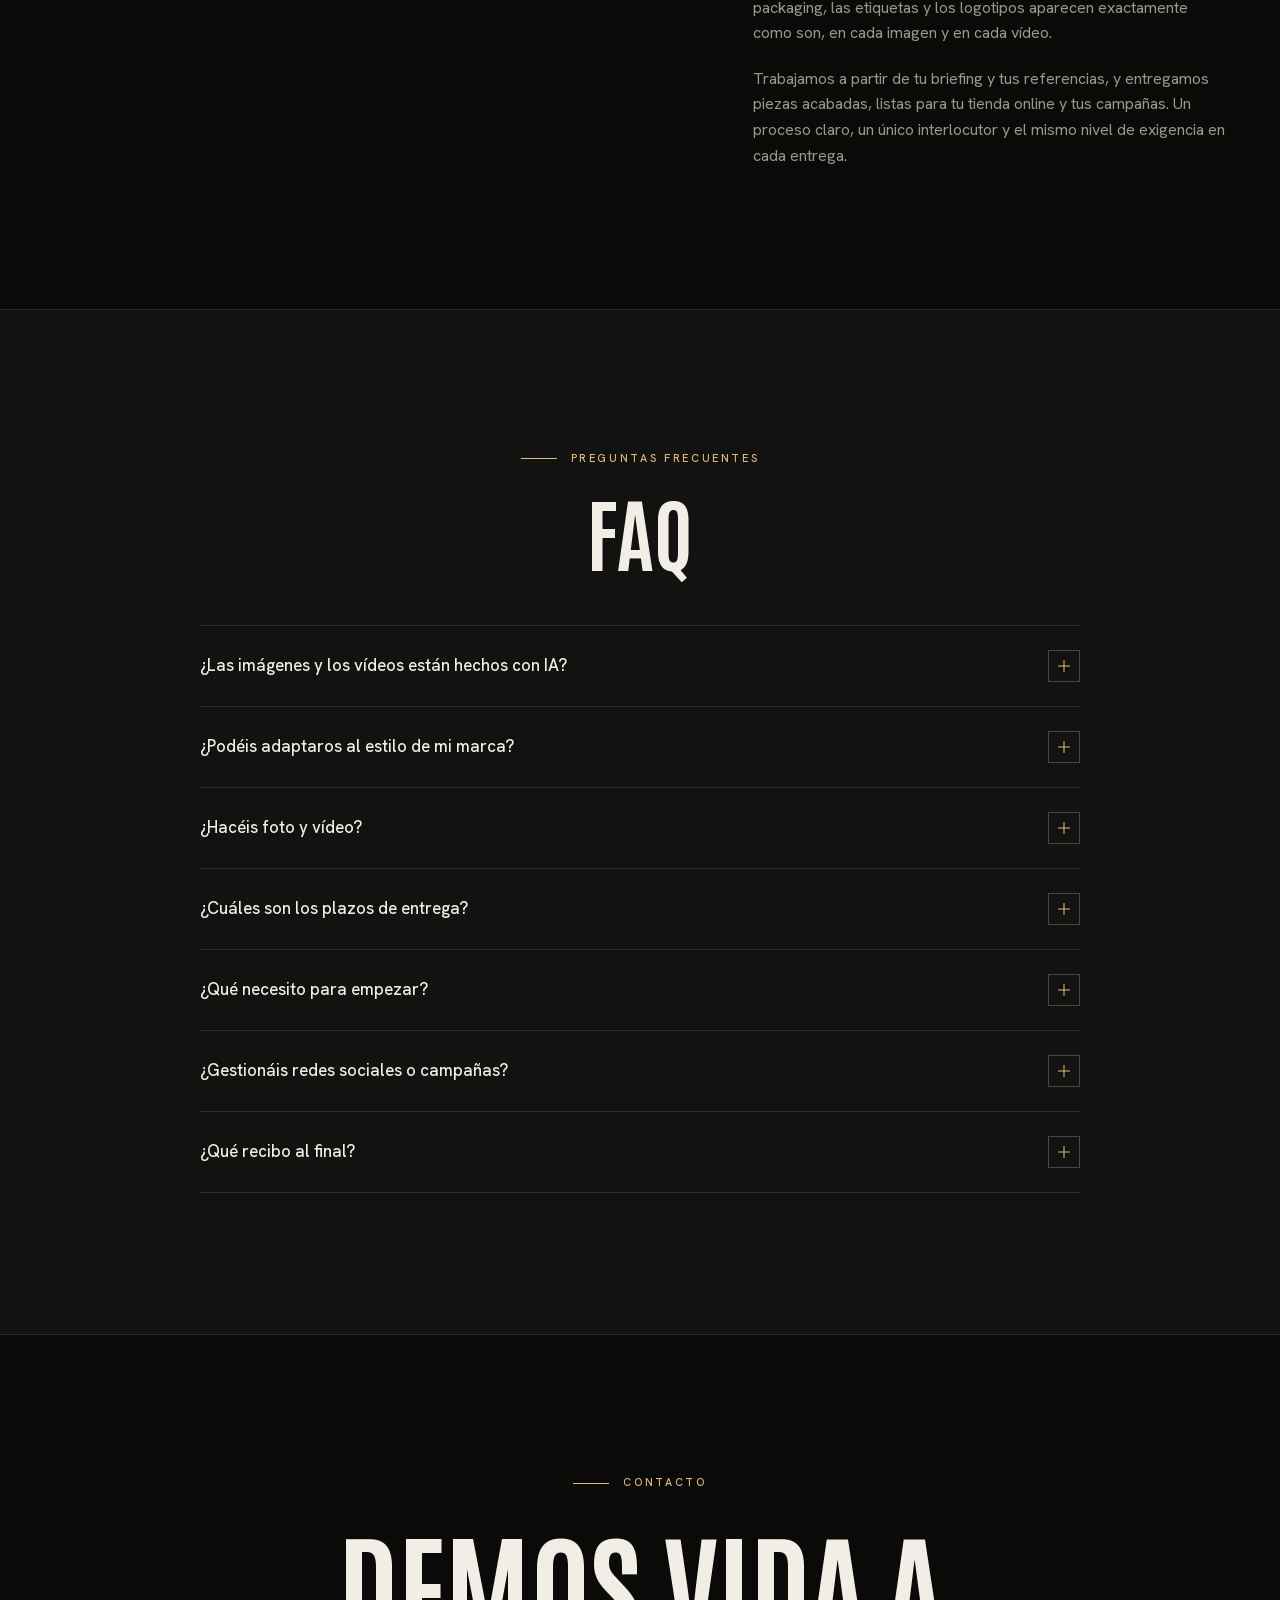
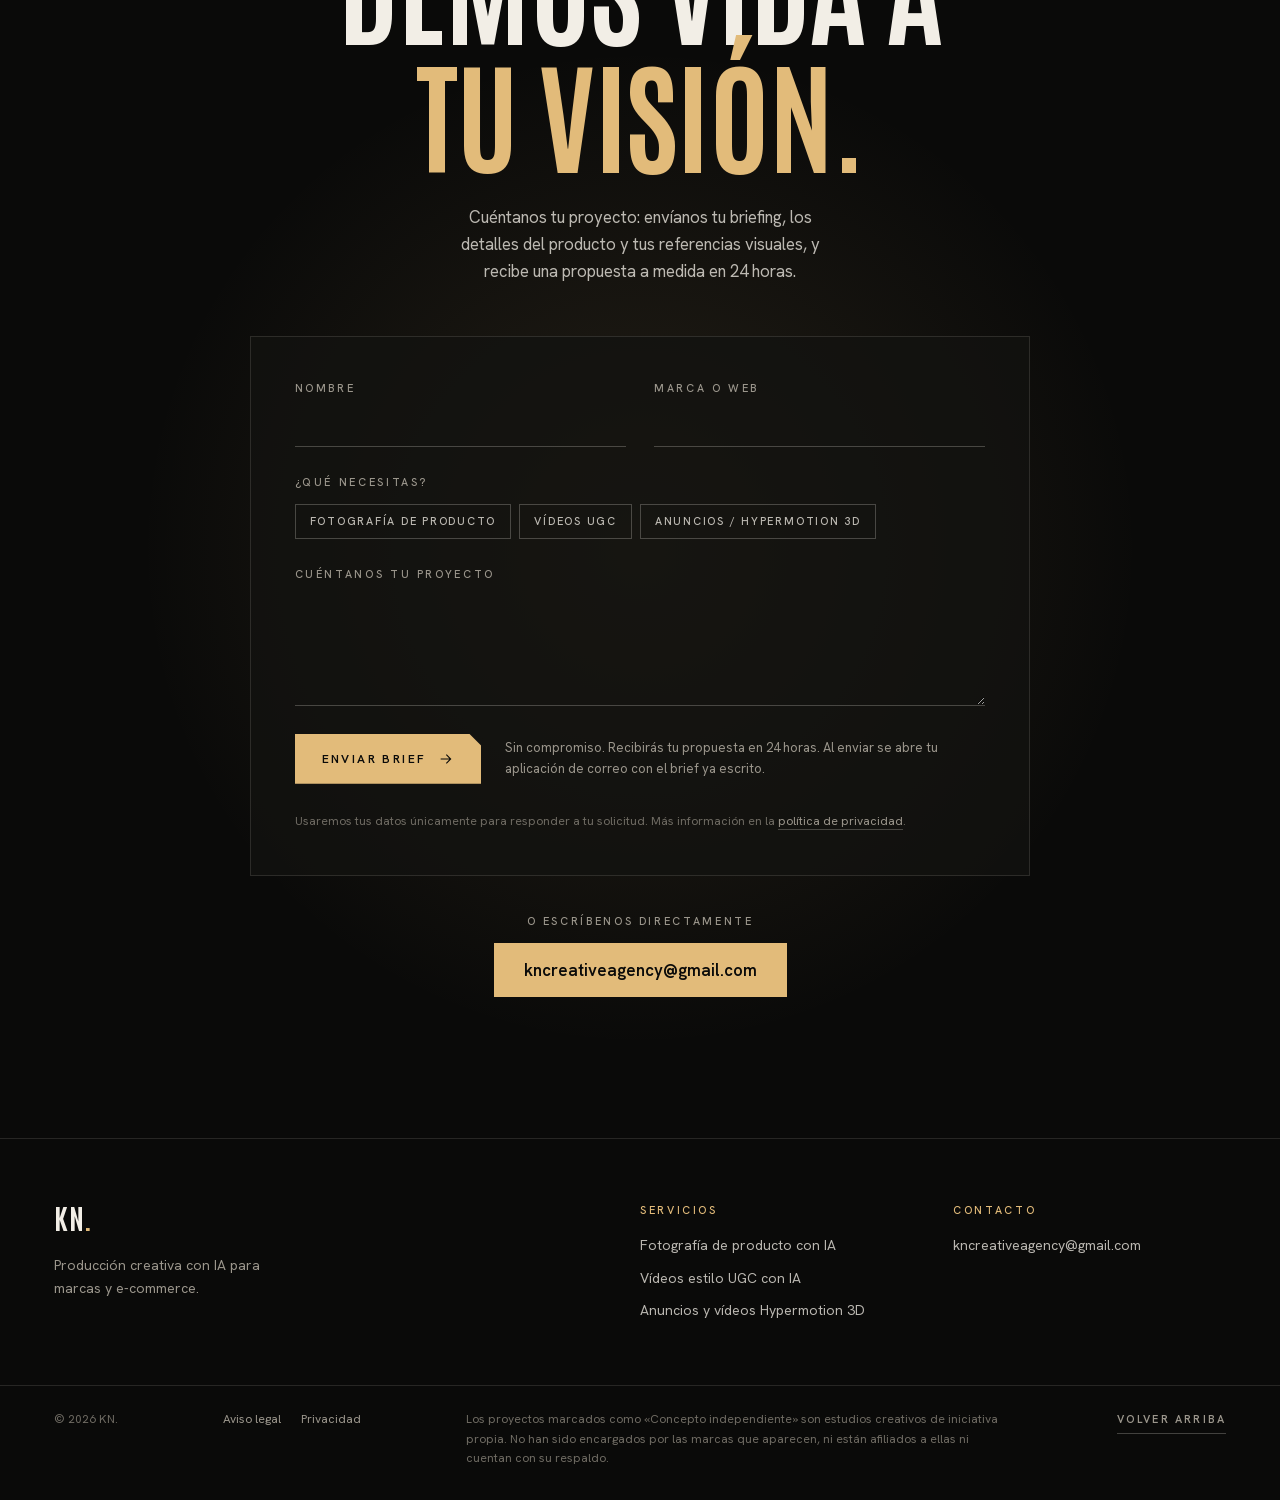
==== commit 6acd9a59: "Reformula la frase sobre packaging, etiquetas y logotipos del servicio 01 Co-Authored-By: Claude Fab" ====
--- a/index.html
+++ b/index.html
@@ -107,7 +107,7 @@
             <div class="svc__text">
               <p class="label svc__eyebrow">01 · <span data-i18n="s1.title">Fotografía de producto con IA</span></p>
               <h3 class="svc__title" data-i18n="s1.hook">Tu producto, en cualquier escenario.</h3>
-              <p class="svc__body" data-i18n="s1.body">Producción de las fotos de tu producto: imágenes de producto, escenas lifestyle e imagen editorial de alta gama, creadas a partir de tu producto real. El packaging, las etiquetas y los logotipos se mantienen exactamente como son.</p>
+              <p class="svc__body" data-i18n="s1.body">Producción de las fotos de tu producto: imágenes de producto, escenas lifestyle e imagen editorial de alta gama, creadas a partir de tu producto real. Trabajamos a partir de tus referencias y revisamos la fidelidad del packaging, las etiquetas y los logotipos antes de la entrega.</p>
               <ul class="chips">
                 <li data-i18n="s1.a">Alta resolución</li>
                 <li data-i18n="s1.b">Producto, lifestyle y editorial</li>
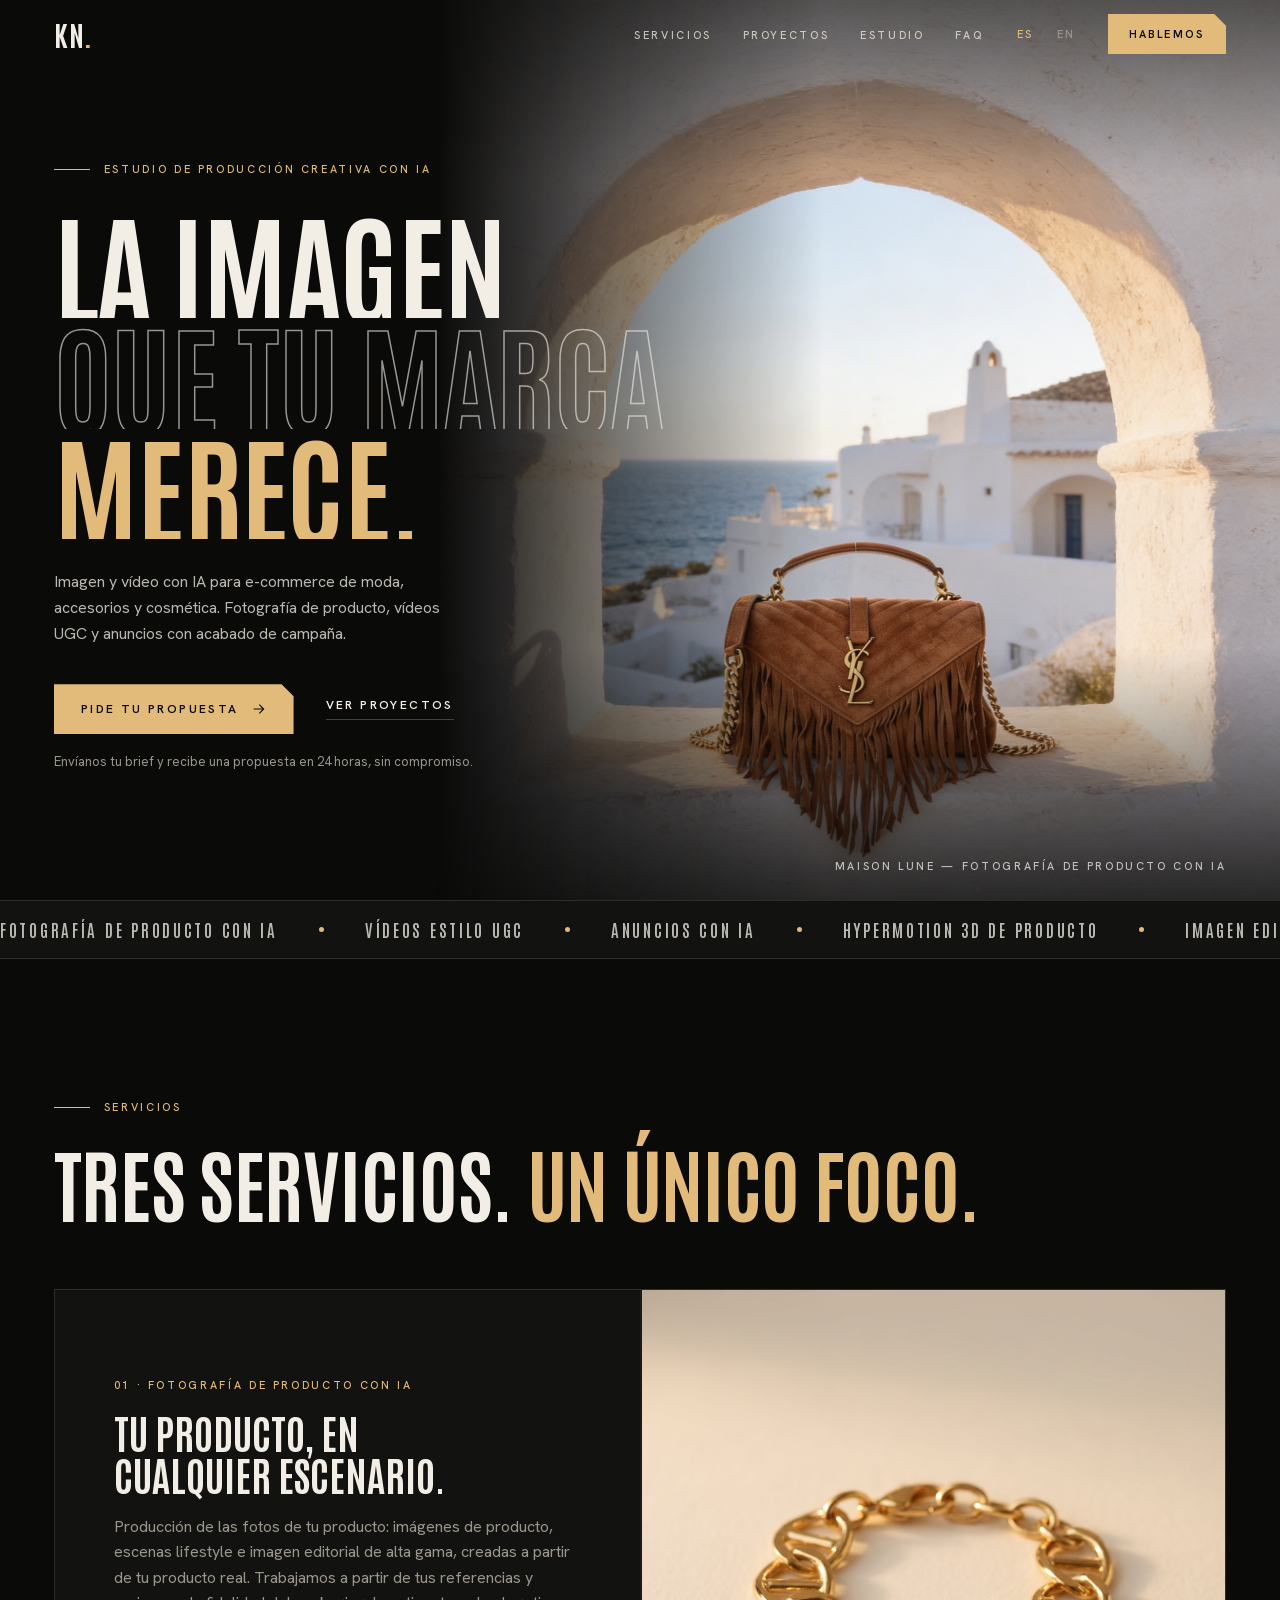
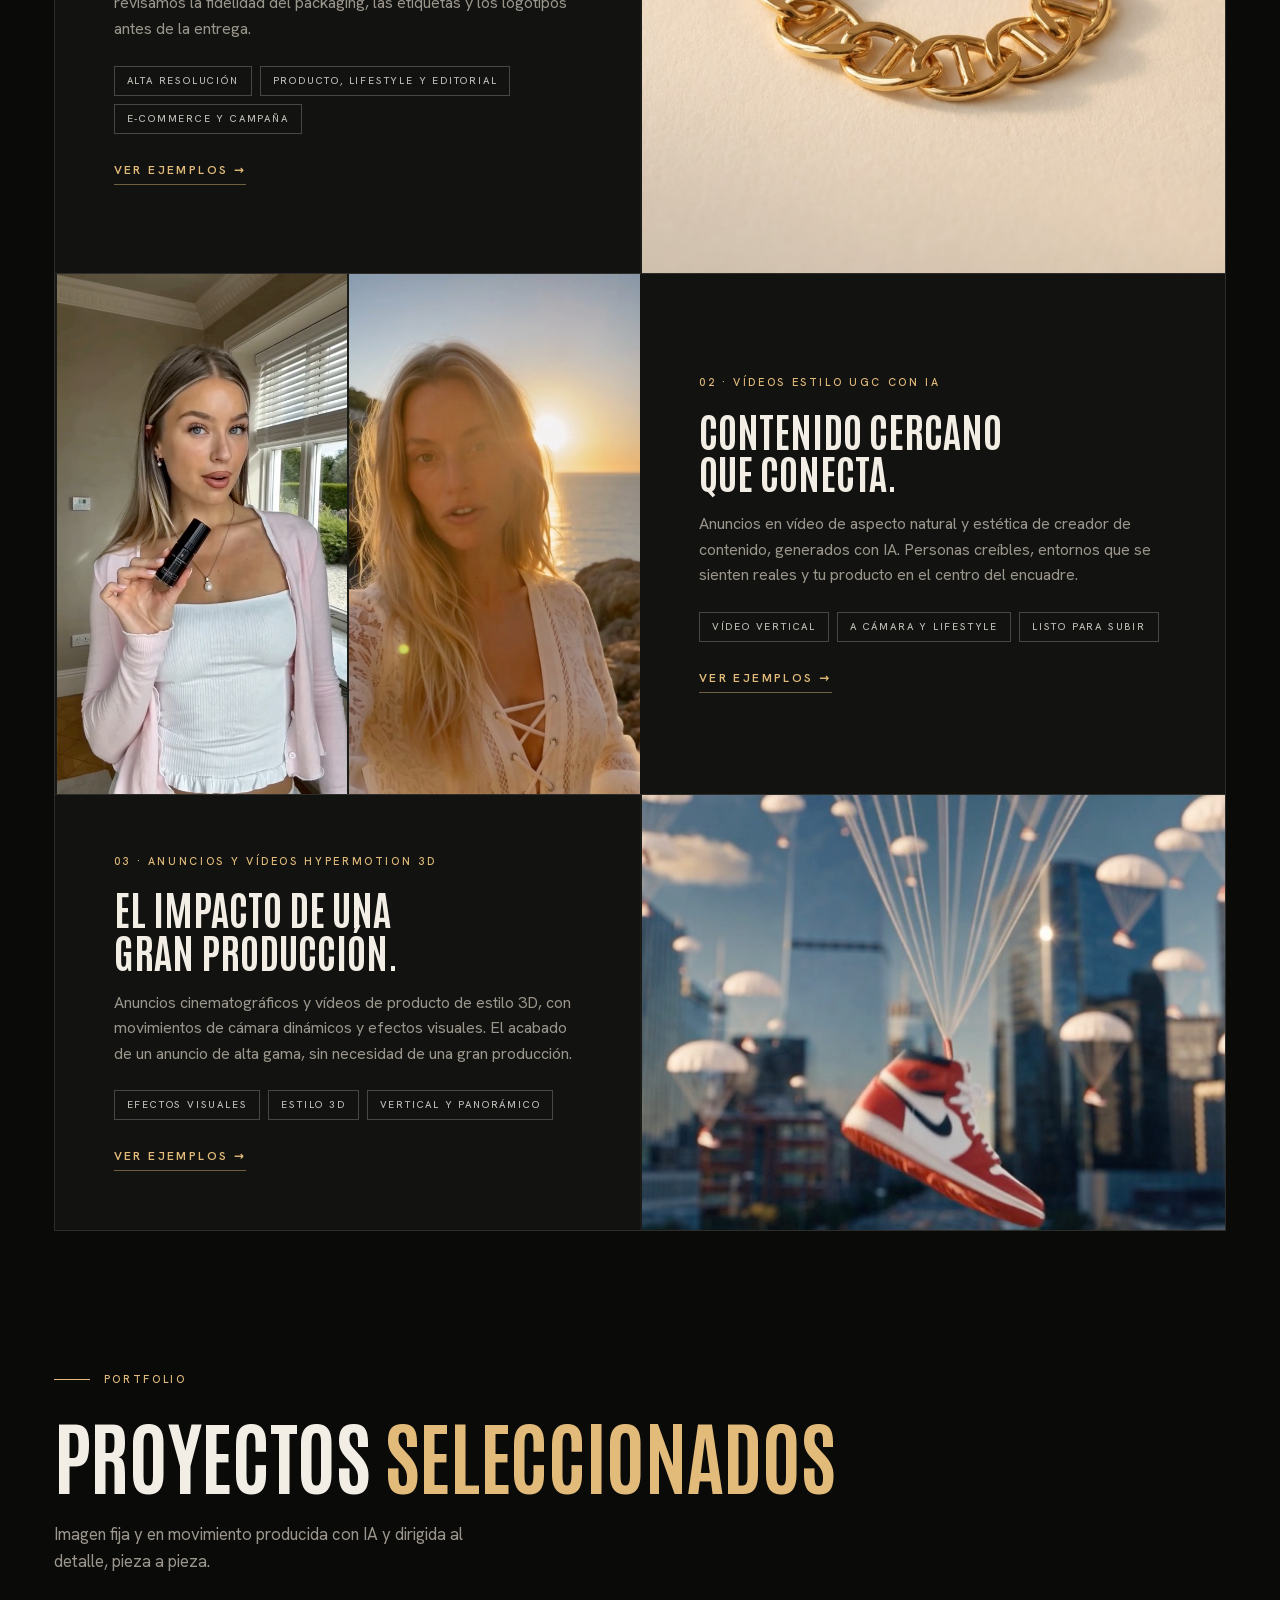
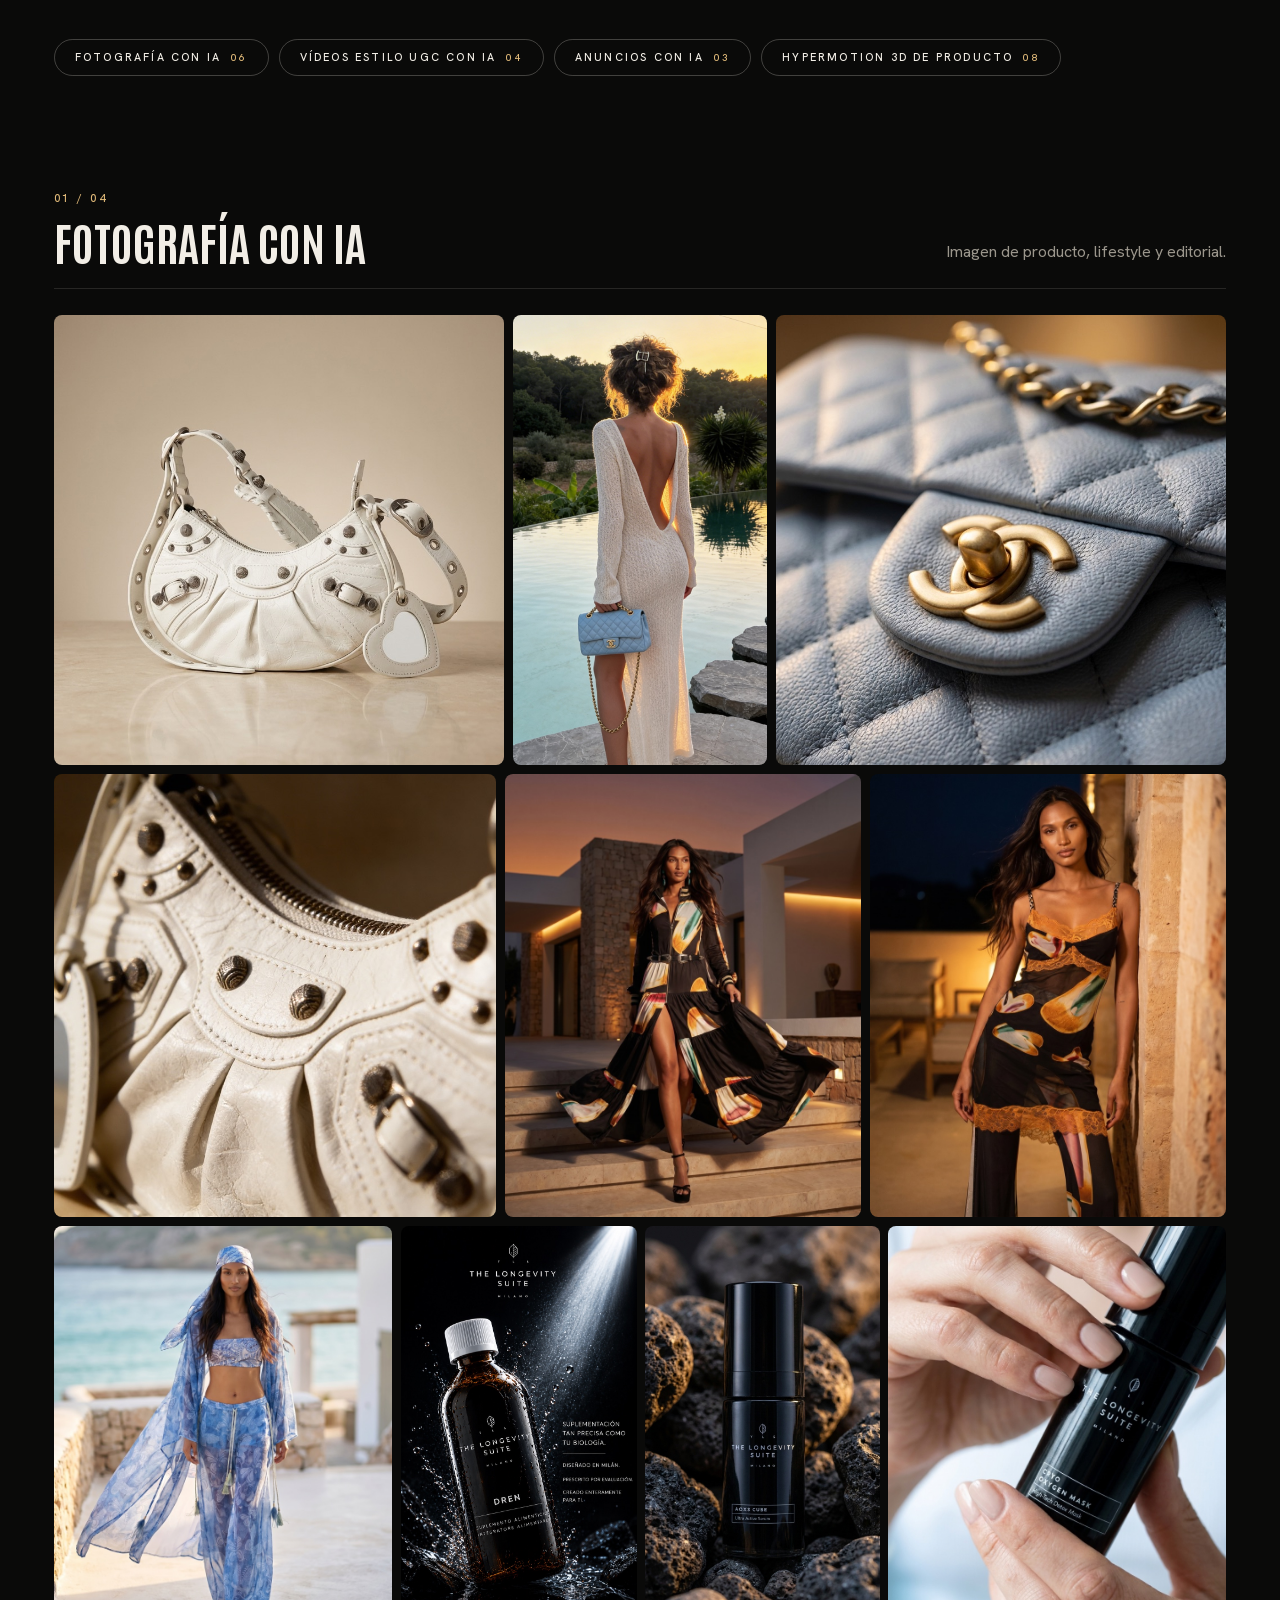
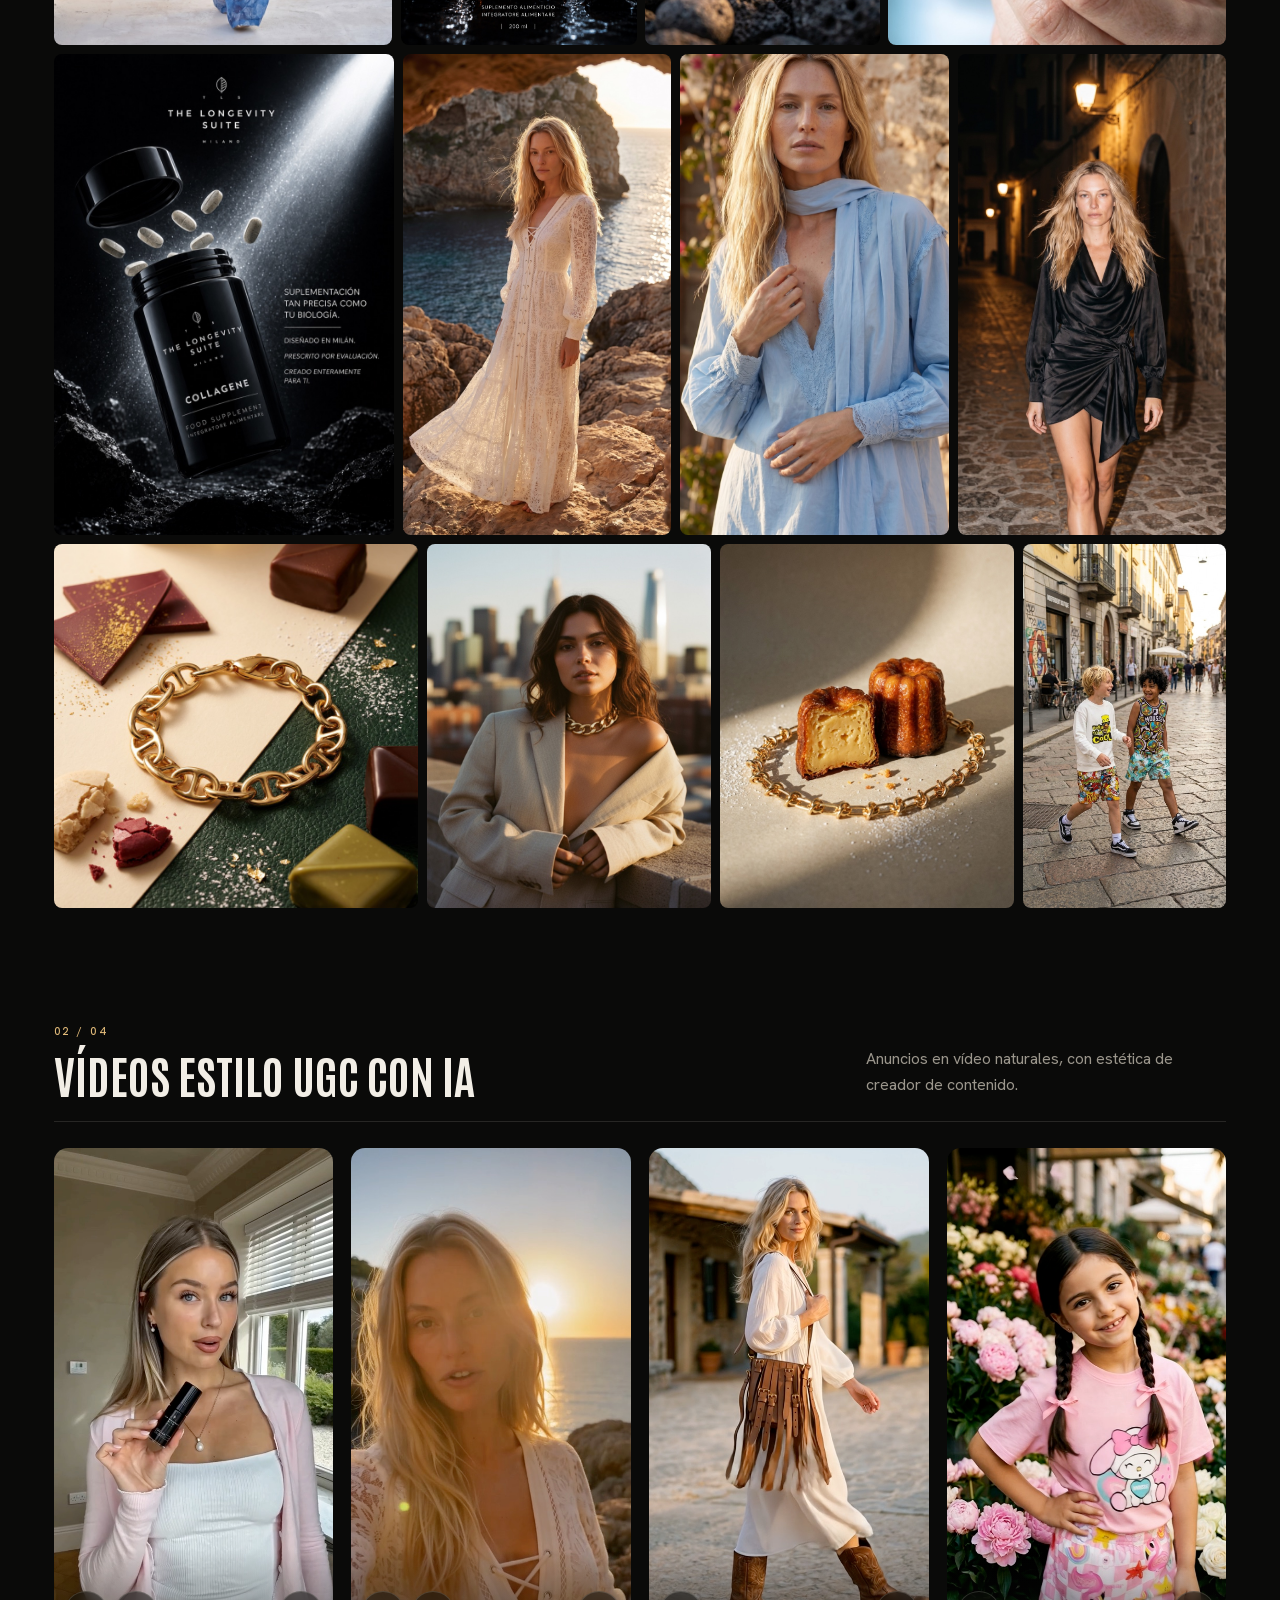
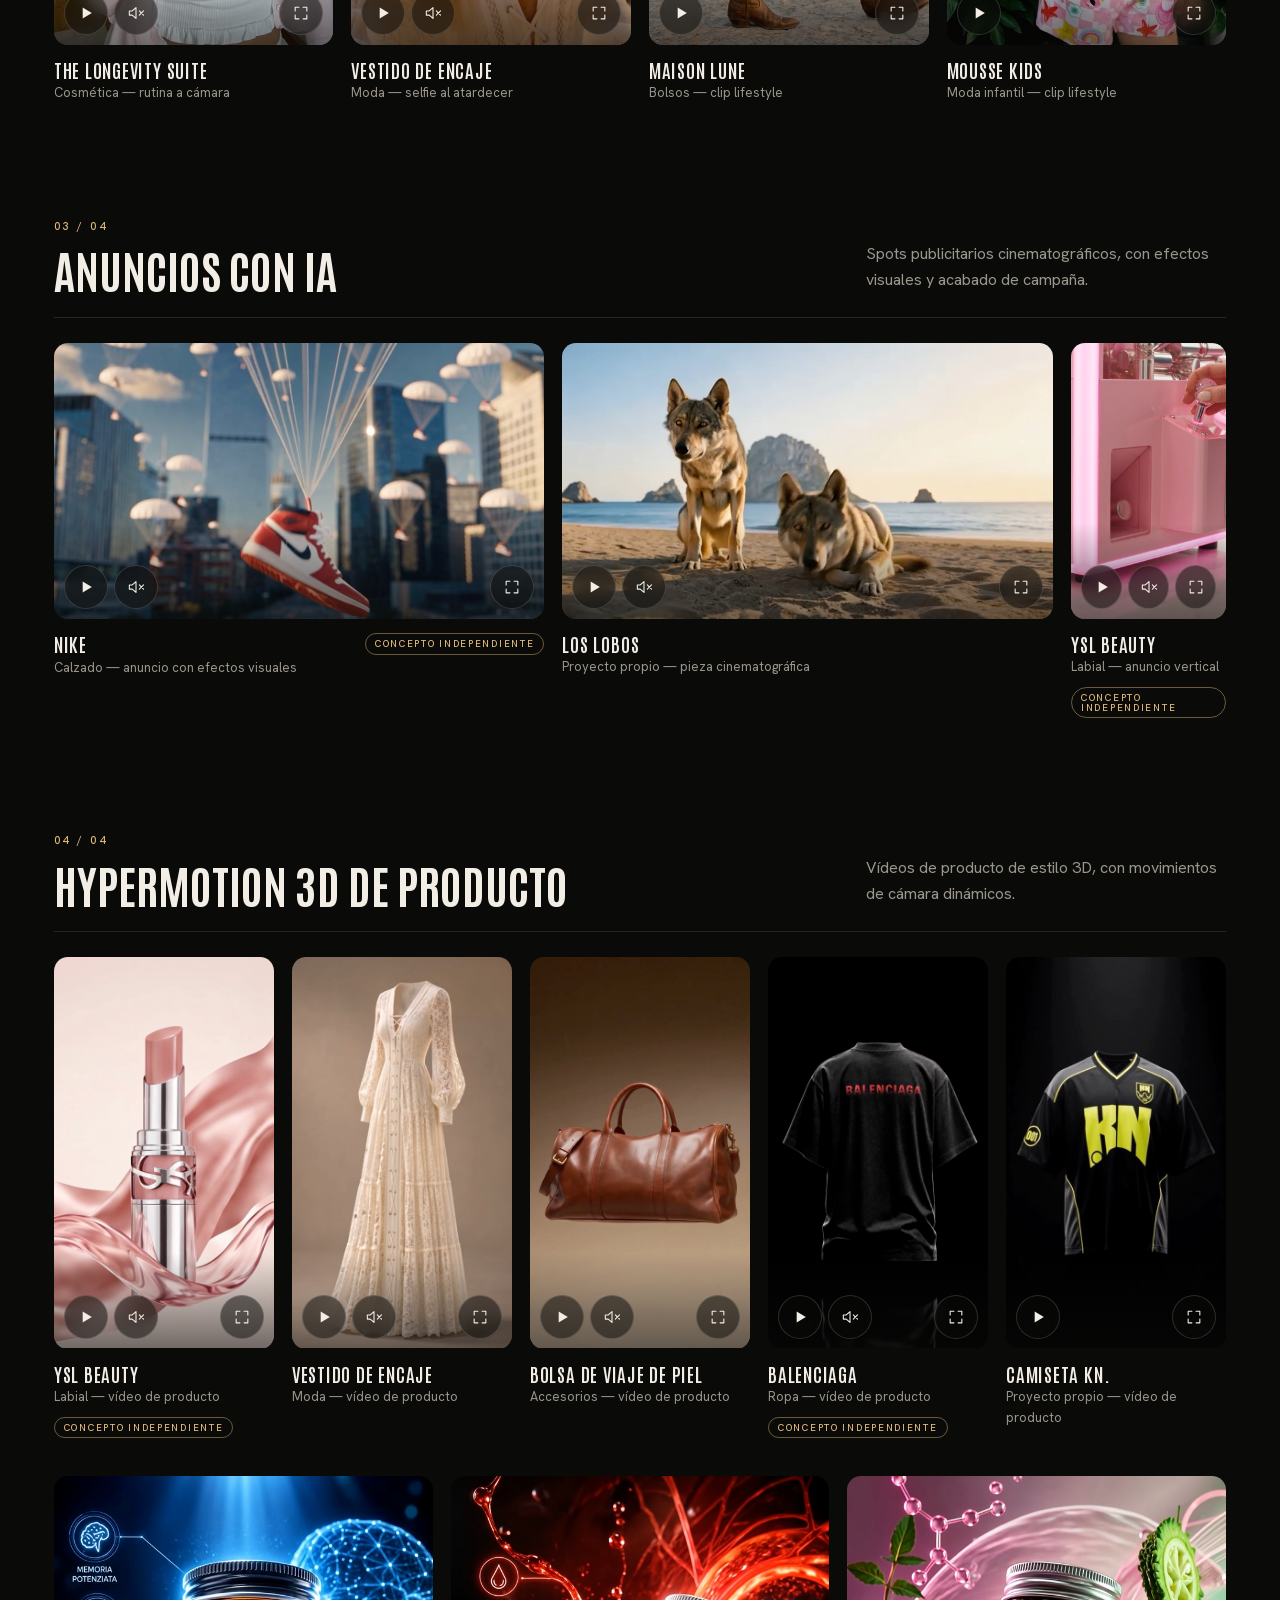
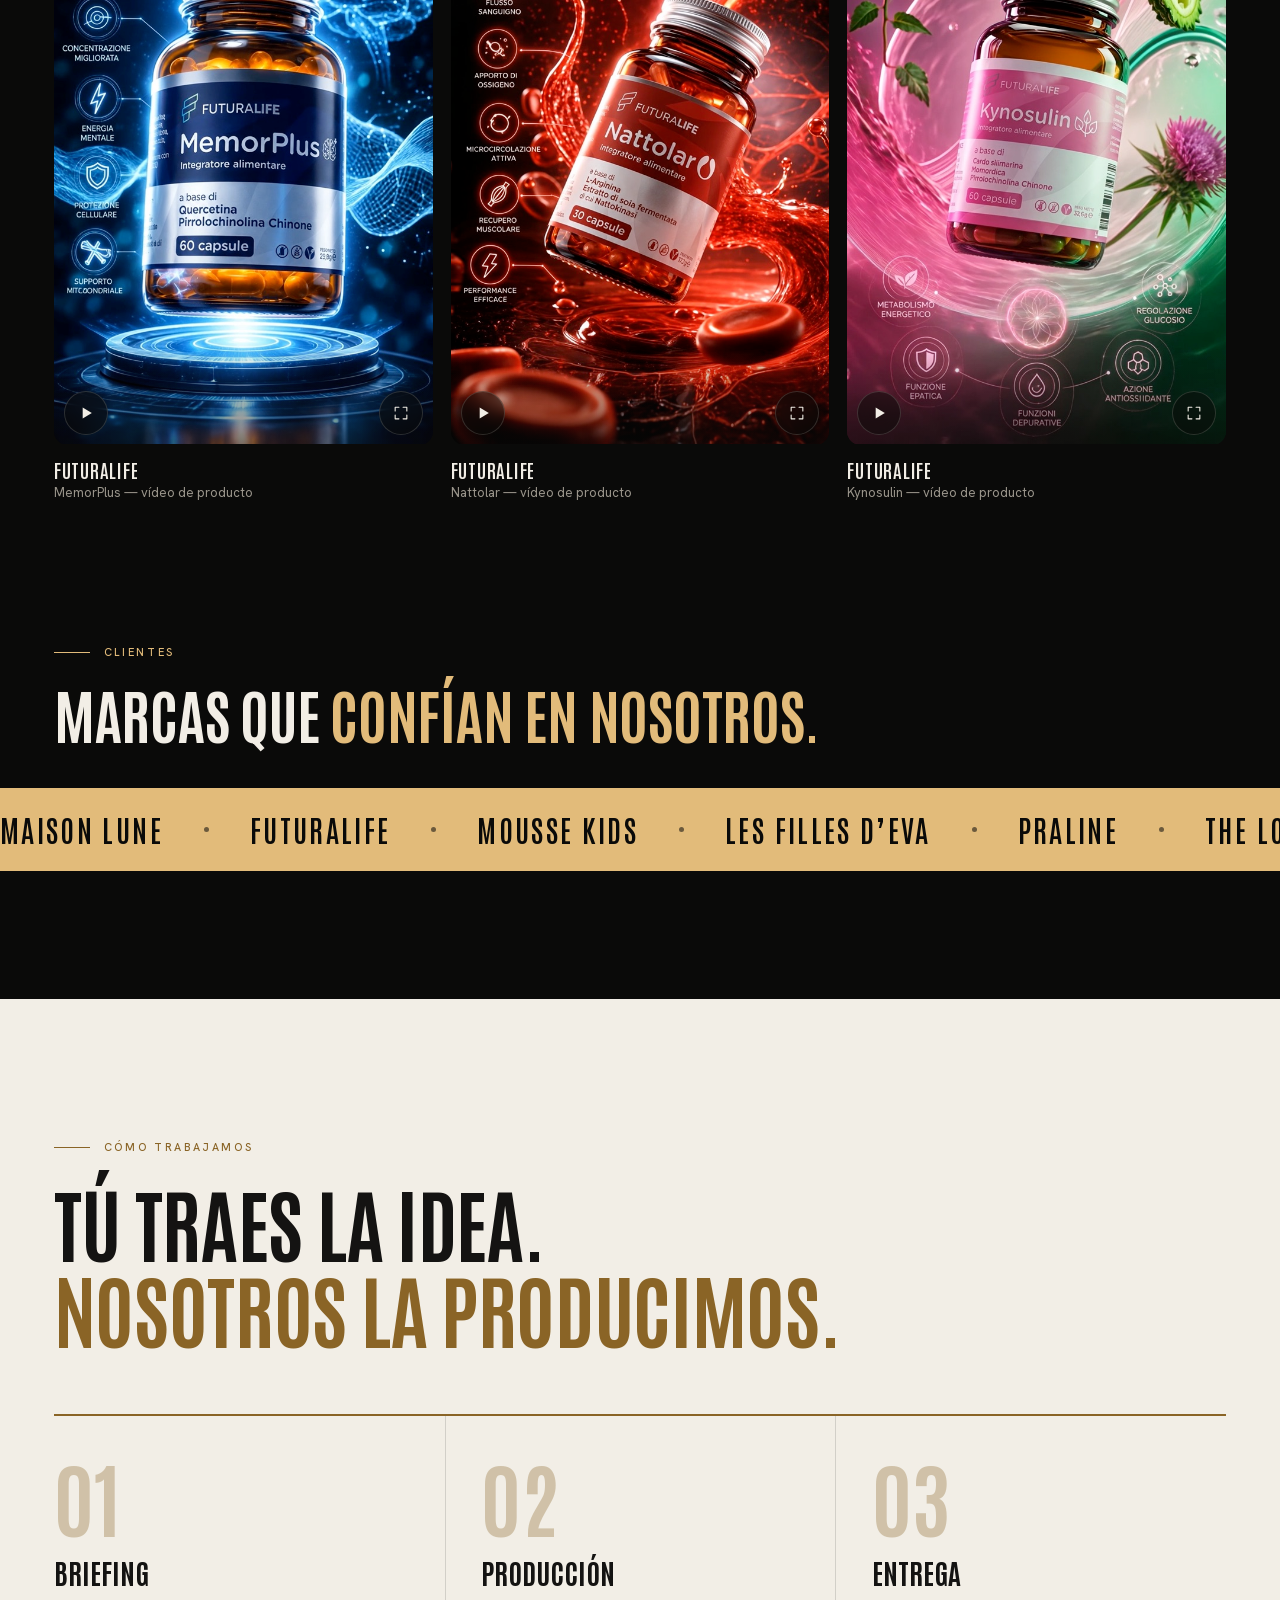
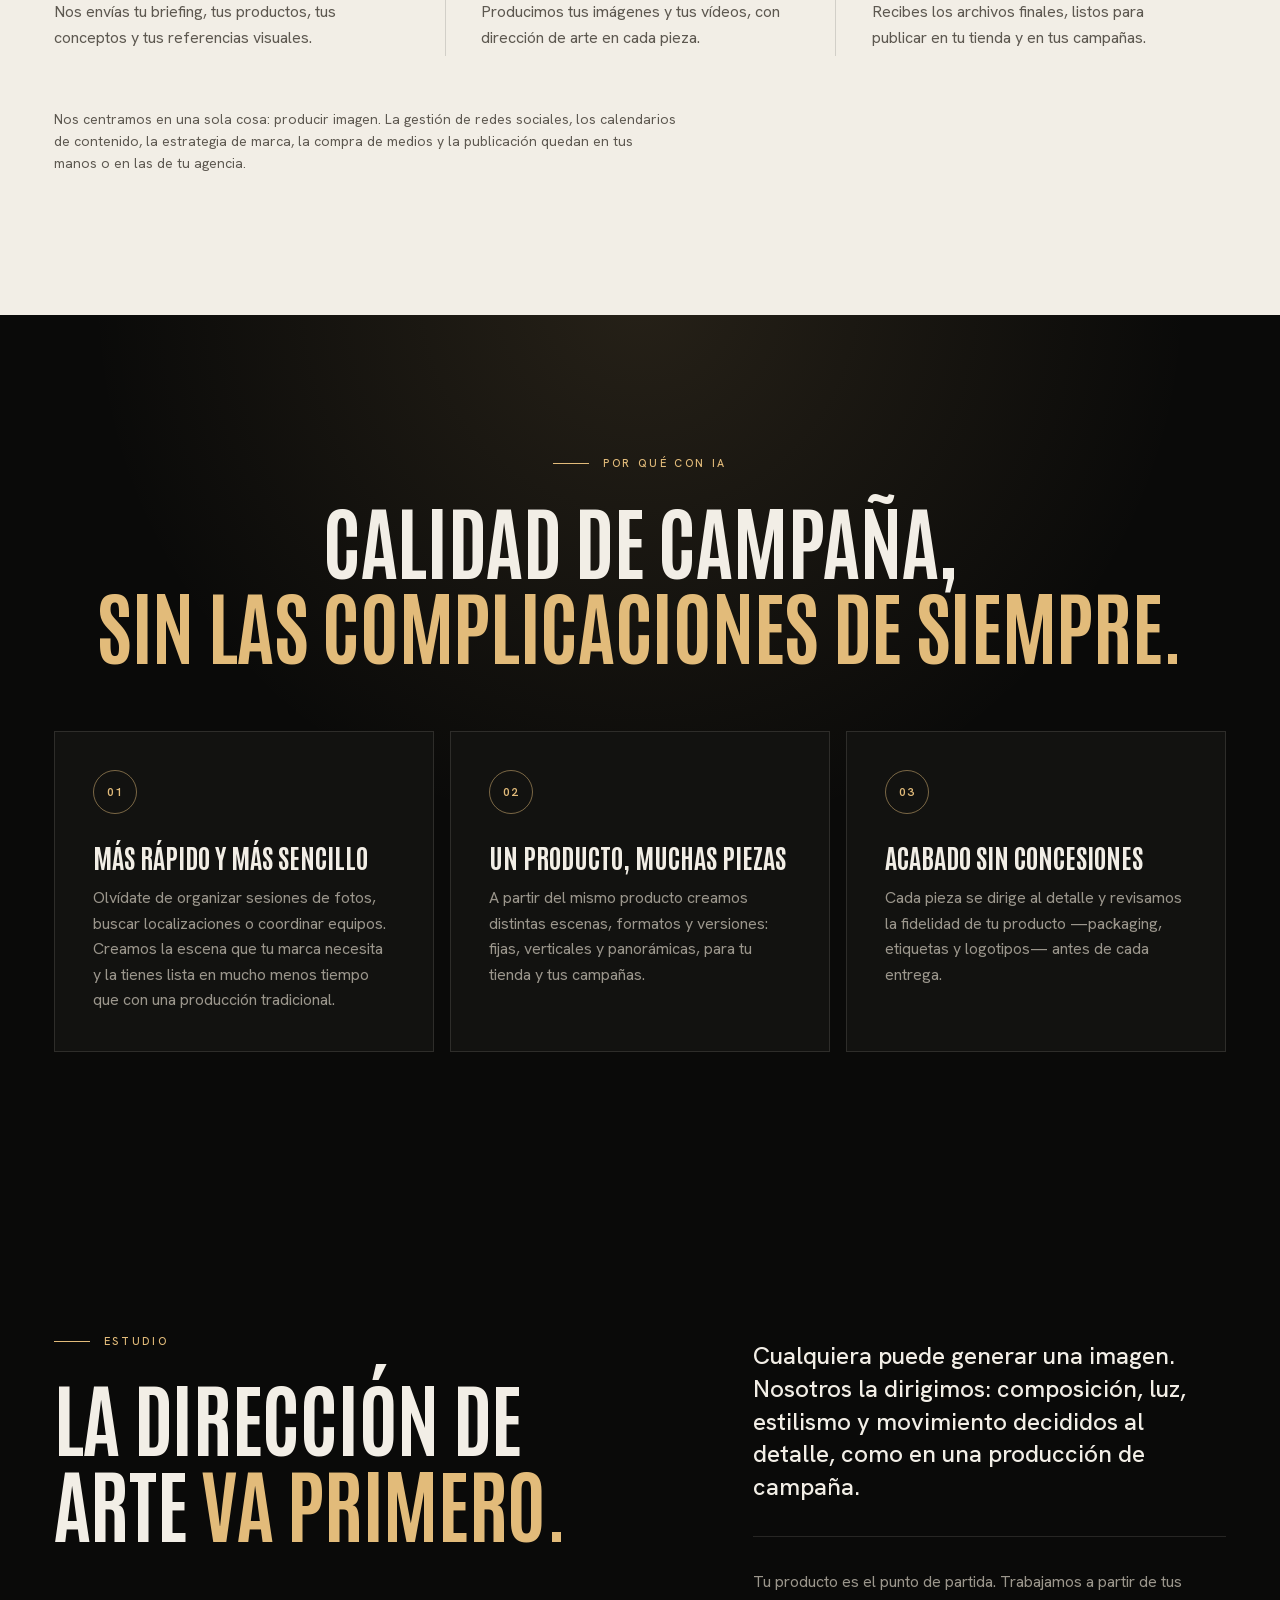
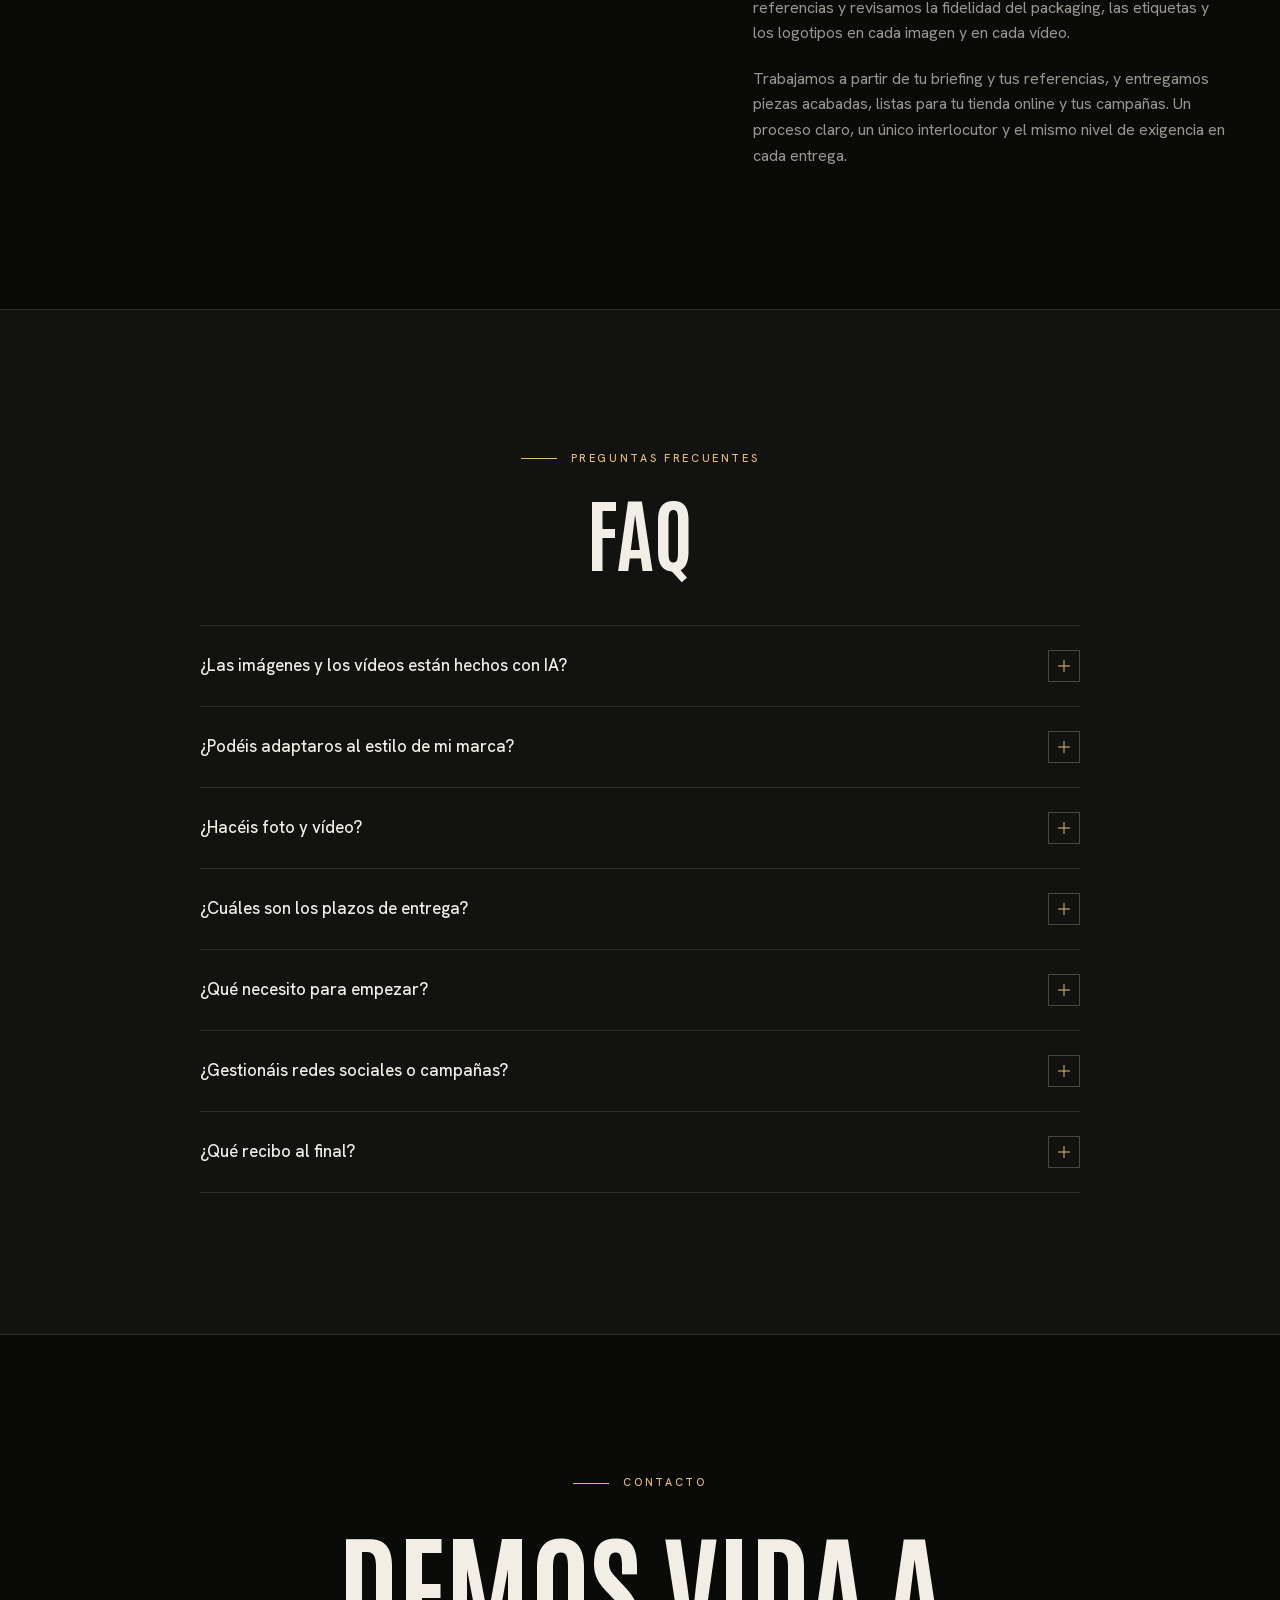
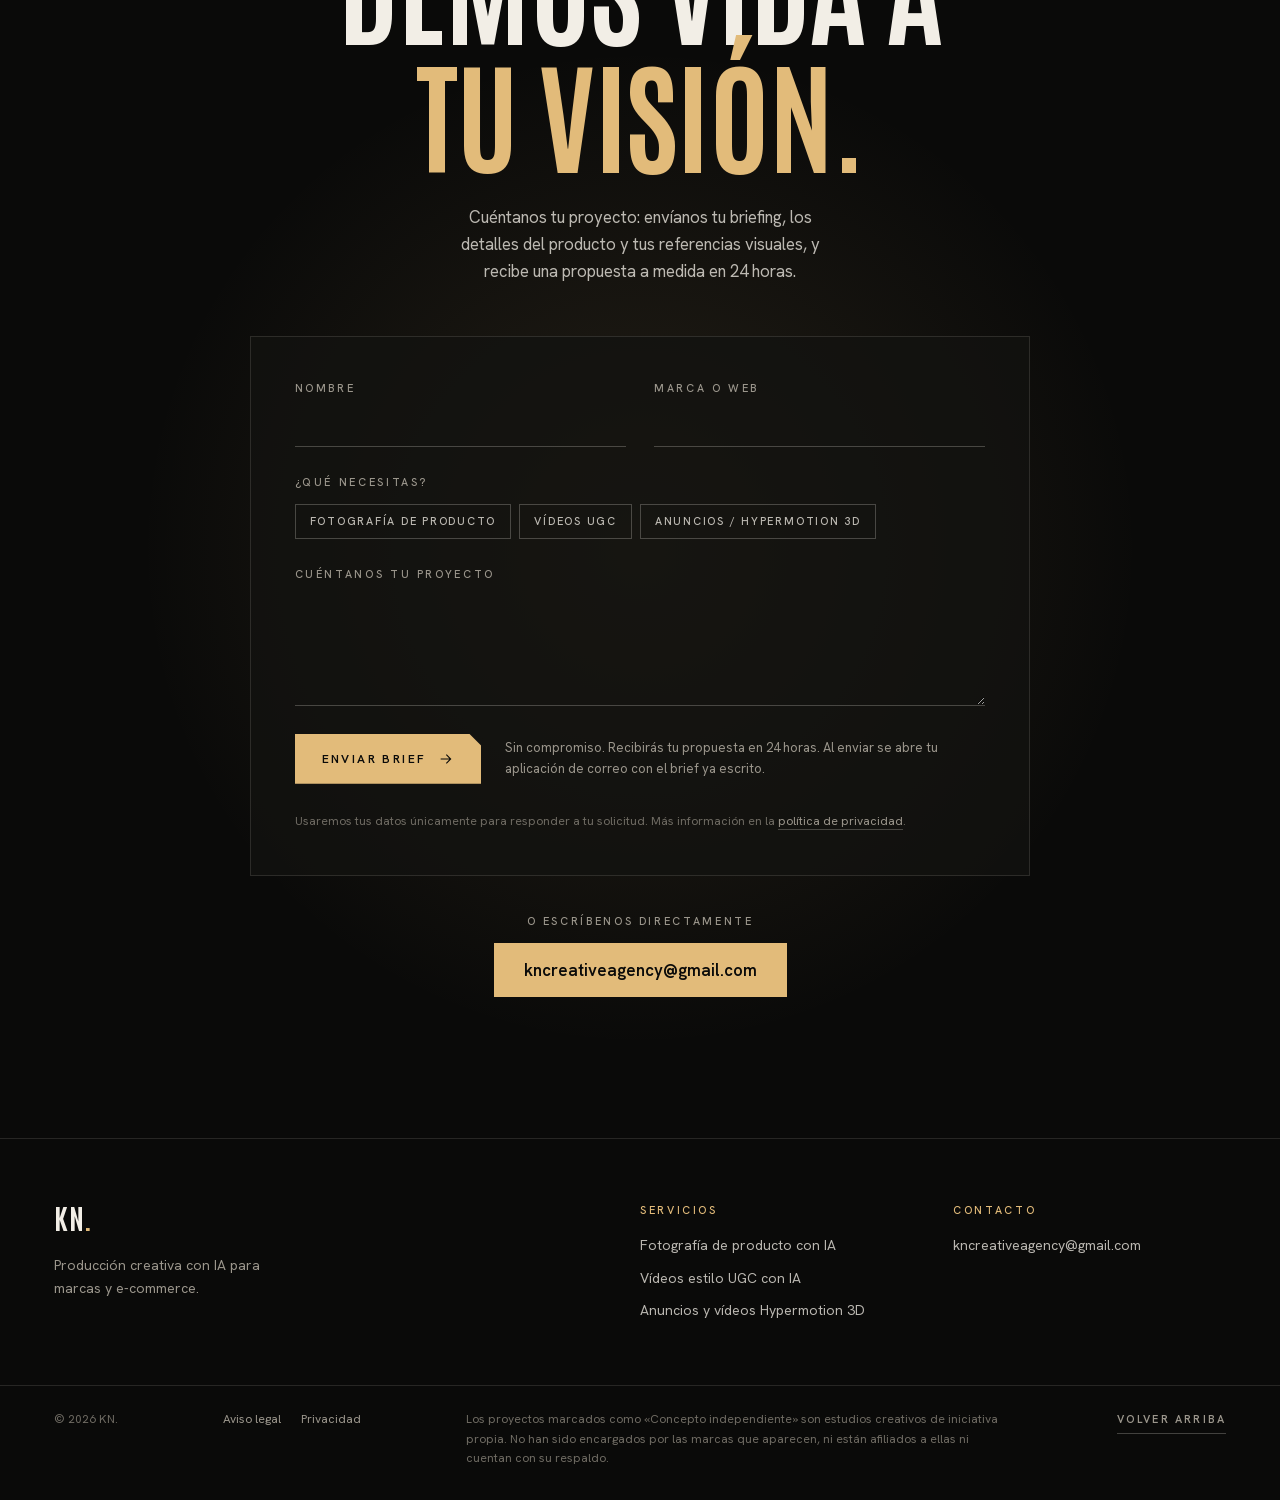
==== commit dbefa9ee: "Unifica el mensaje sobre la fidelidad del producto en toda la web Co-Authored-By: Claude Fable 5.2 <" ====
--- a/index.html
+++ b/index.html
@@ -283,7 +283,7 @@
           <article class="why-card reveal">
             <span class="why-card__num" aria-hidden="true">03</span>
             <h3 data-i18n="w3.title">Acabado sin concesiones</h3>
-            <p data-i18n="w3.text">Cada pieza se dirige al detalle y tu producto se respeta al milímetro: packaging, etiquetas y logotipos, tal como son.</p>
+            <p data-i18n="w3.text">Cada pieza se dirige al detalle y revisamos la fidelidad de tu producto —packaging, etiquetas y logotipos— antes de cada entrega.</p>
           </article>
         </div>
       </div>
@@ -299,7 +299,7 @@
         <div class="about__body">
           <p class="about__statement reveal" data-i18n="about.statement">Cualquiera puede generar una imagen. Nosotros la dirigimos: composición, luz, estilismo y movimiento decididos al detalle, como en una producción de campaña.</p>
           <div class="about__cols reveal">
-            <p data-i18n="about.p1">Tu producto no se toca. Lo representamos con total fidelidad: el packaging, las etiquetas y los logotipos aparecen exactamente como son, en cada imagen y en cada vídeo.</p>
+            <p data-i18n="about.p1">Tu producto es el punto de partida. Trabajamos a partir de tus referencias y revisamos la fidelidad del packaging, las etiquetas y los logotipos en cada imagen y en cada vídeo.</p>
             <p data-i18n="about.p2">Trabajamos a partir de tu briefing y tus referencias, y entregamos piezas acabadas, listas para tu tienda online y tus campañas. Un proceso claro, un único interlocutor y el mismo nivel de exigencia en cada entrega.</p>
           </div>
         </div>
@@ -316,7 +316,7 @@
         <div class="faq__list reveal">
           <details class="faq__item" name="faq">
             <summary><span data-i18n="faq.q1">¿Las imágenes y los vídeos están hechos con IA?</span><span class="faq__icon" aria-hidden="true"></span></summary>
-            <p data-i18n="faq.a1">Sí. Producimos con herramientas de inteligencia artificial y dirigimos cada pieza al detalle. Tu producto aparece tal como es, con su packaging, sus etiquetas y sus logotipos intactos.</p>
+            <p data-i18n="faq.a1">Sí. Producimos con herramientas de inteligencia artificial y dirigimos cada pieza al detalle. Trabajamos a partir de tus referencias y revisamos la fidelidad del packaging, las etiquetas y los logotipos antes de la entrega.</p>
           </details>
           <details class="faq__item" name="faq">
             <summary><span data-i18n="faq.q5">¿Podéis adaptaros al estilo de mi marca?</span><span class="faq__icon" aria-hidden="true"></span></summary>
